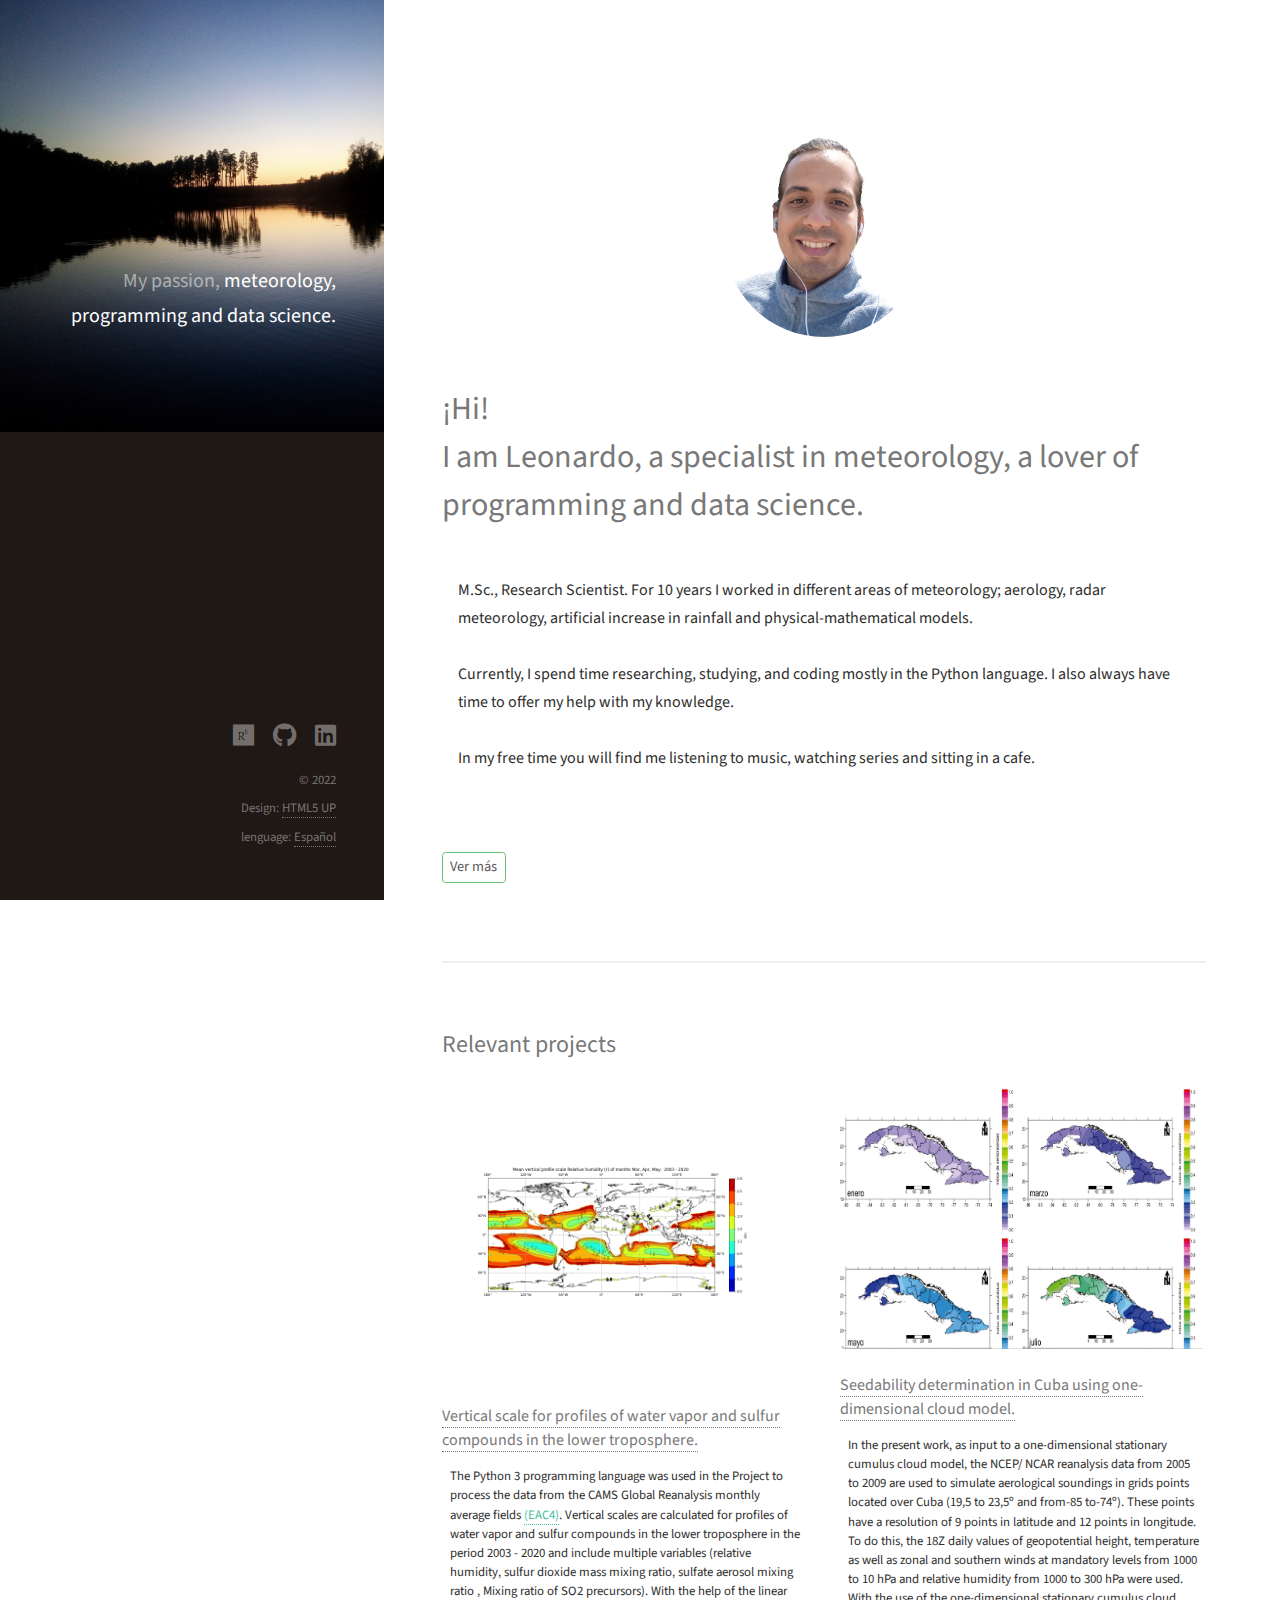
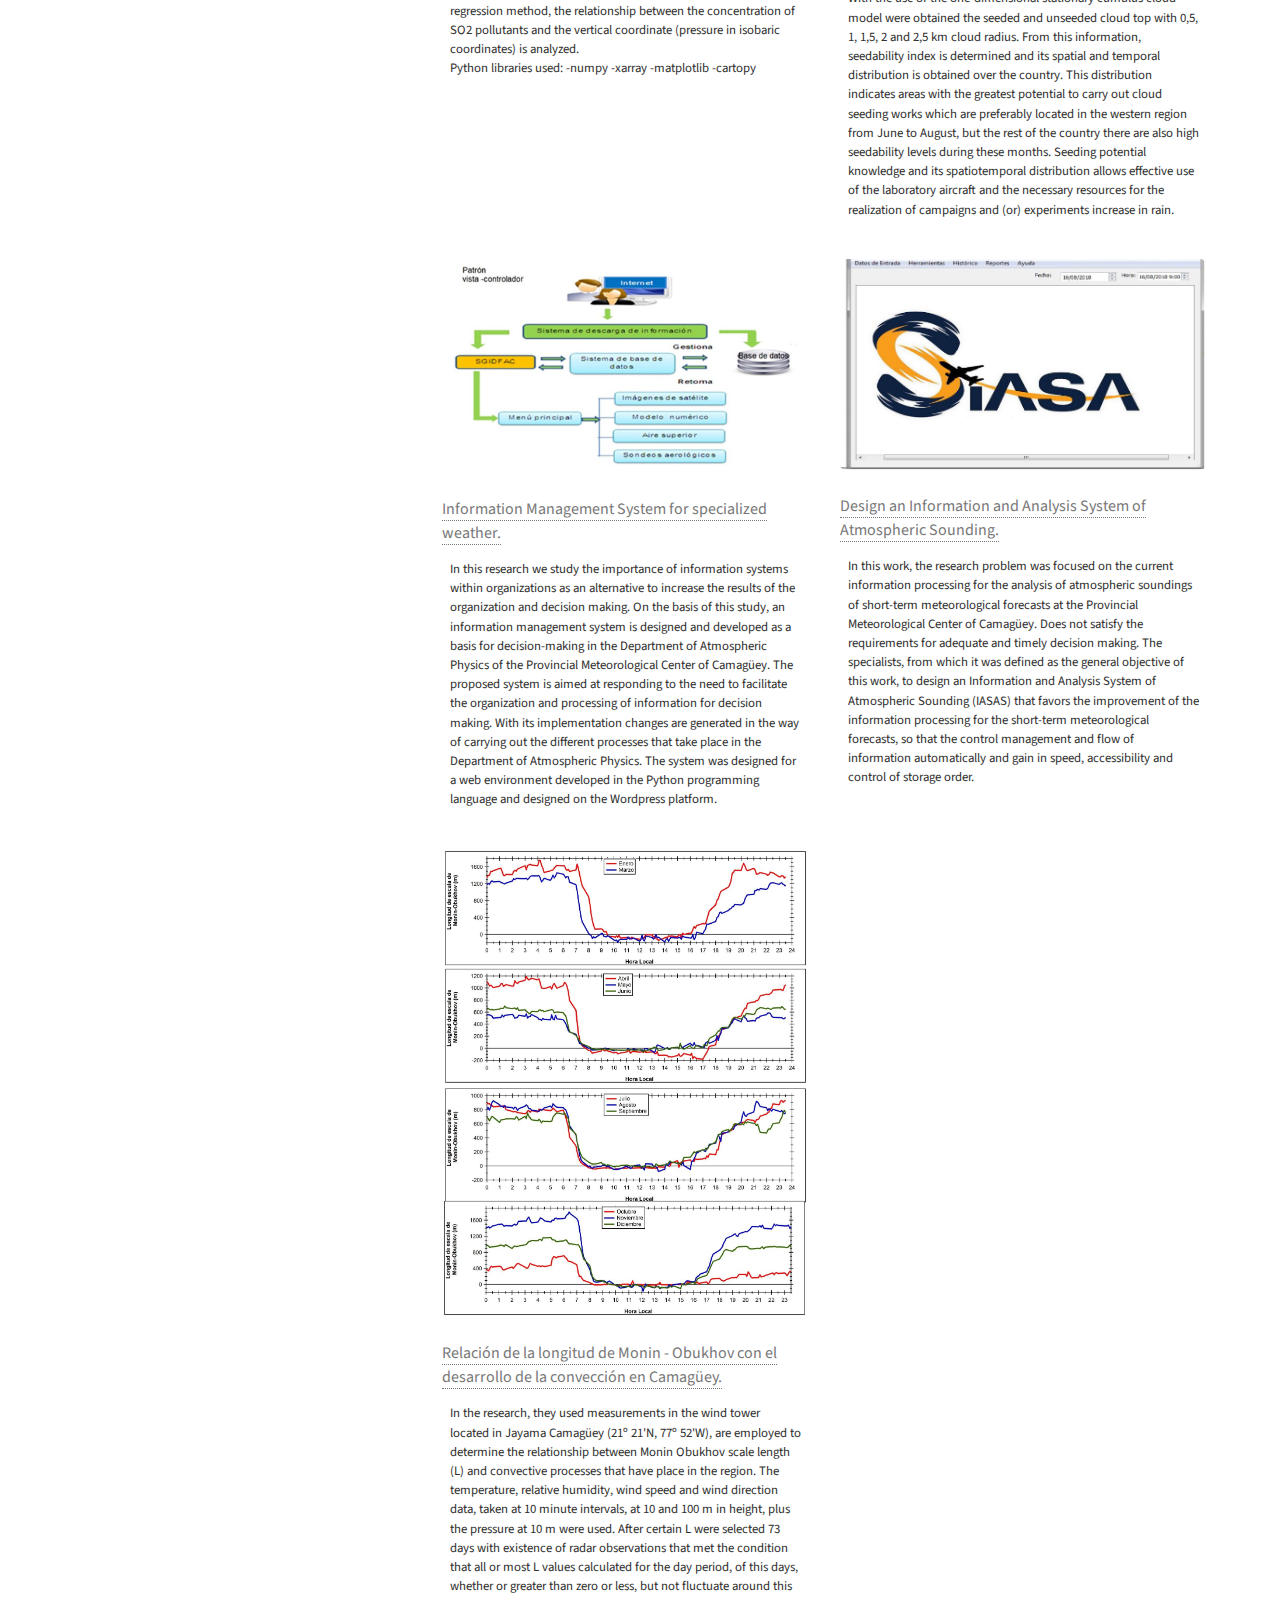
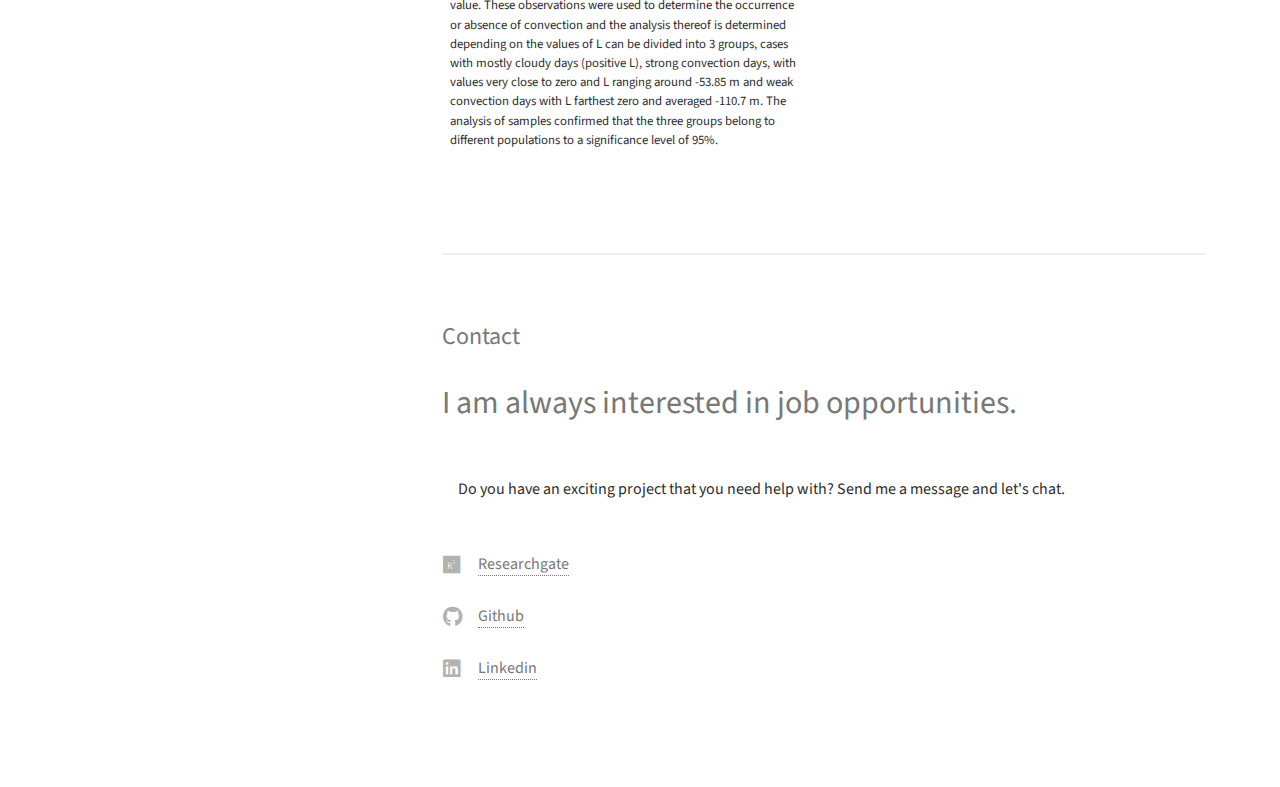
==== index_en.html @ 5a16ef6d "actualizar web en ingles" ====
<!DOCTYPE HTML>
<!--
	Strata by HTML5 UP
	html5up.net | @ajlkn
	Free for personal and commercial use under the CCA 3.0 license (html5up.net/license)
-->
<html lang="en">
	<head>
		<title>Personal portfolio Leonardo</title>
		<meta charset="utf-8" />
		<meta name="viewport" content="width=device-width, initial-scale=1, user-scalable=no" />
		<link rel="stylesheet" href="assets/css/main.css" />

		  <!-- Google Fonts --> 
		  <link href="https://fonts.googleapis.com/css?family=Open+Sans:300,300i,400,400i,600,600i,700,700i|Raleway:300,300i,400,400i,500,500i,600,600i,700,700i|Poppins:300,300i,400,400i,500,500i,600,600i,700,700i" rel="stylesheet">

		  <!-- Vendor CSS Files 
		  <link href="assets/vendor/bootstrap/css/bootstrap.min.css" rel="stylesheet">-->
		  <link href="assets/vendor/bootstrap-icons/bootstrap-icons.css" rel="stylesheet">
		  <link href="assets/vendor/boxicons/css/boxicons.min.css" rel="stylesheet">
		  <link href="assets/vendor/glightbox/css/glightbox.min.css" rel="stylesheet">
		  <link href="assets/vendor/remixicon/remixicon.css" rel="stylesheet">
		  <link href="assets/vendor/swiper/swiper-bundle.min.css" rel="stylesheet">
		
		  <!-- Template Main CSS File
		  <link href="assets/css/style.css" rel="stylesheet"> -->

	</head>
	<body class="is-preload">

		<!-- Header -->
			<header id="header">
				<div class="inner">
					<!--<a href="#" class="image avatar"><img src="images/avatar.jpg" alt="" /></a>-->
					<br/><br><br><br><br><br><h1>My passion,<strong> meteorology,<br />
					 programming <br />
					and data science.<strong></h1>
				</div>
			</header>

		<!-- Main -->
			<div id="main">

				<!-- sobre mí -->
				<!--preguntas para escribir la seccion sobre mi
					cliente – ¿Sabés cómo me siento al tener este problema?
					cliente – ¿Cómo podés ayudarme a resolverlo?
					cliente – ¿De qué manera sabés hacerlo?
					cliente – ¿Por qué sos la persona perfecta para ayudarme?
				-->
					<section id="one">
						<header class="major">
							<div class="inner">
								<p style="text-align:center;"><a href="#" class="image avatar"><img src="images/avatar.png" alt="" width="500" height="200"/></a></p>
							<h2>¡Hi!<br />
								I am Leonardo, a specialist in meteorology, a lover of programming and data science.
								</h2>
							</div>
						</header>
							<!--<p>Por 10 años trabajé en diferentes áreas de la meteorología; aerología, 
							meteorología de radar, modelo matemático meteorológico e incremento artificial de la lluvia.</p>
							<p>En la actualidad, paso tiempo investigado, estudiando y codificando principamente en lenguaje Python.</p>
							<p>En mi tempo libre me encontrarás escuchando música, mirando serie y sentado en un café.</p>
						<ul class="actions">
							<li><a href="index.html" class="button">Leer mas</a></li>
						</ul>-->

							<input type="checkbox" class="read-more-state" id="post-1" />
							<p class="read-more-wrap">M.Sc., Research Scientist. For 10 years I worked in different areas 
								of meteorology; aerology, radar meteorology, artificial increase in rainfall and 
								physical-mathematical models.<br/>
							<br/>Currently, I spend time researching, studying, and coding mostly in the Python language. 
								I also always have time to offer my help with my knowledge.<br/>
							<br/>In my free time you will find me listening to music, watching series and sitting in a cafe.</p>
							<span class="read-more-target"></span>
							
							<ul class="read-more-wrap">
								<li class="read-more-target" style="color:#2e2e2d" >As a child, I wanted to be a pilot and be close to the clouds.</li>
								<li class="read-more-target" style="color:#2e2e2d">Life decided that I would study a bachelor's degree in computer science.
									 Later, life gave me the pleasure of studying clouds, being able to study Meteorology and a 
									 Master's in Science and Innovation Management.</li>
								<li class="read-more-target" style="color:#2e2e2d">I combined the knowledge of computer science and 
									meteorology with the Design of the Information System and Analysis of Atmospheric Soundings.</li>
								<li class="read-more-target" style="color:#2e2e2d">In 2022 with the mentorship of the 
									<a href="https://www.researchgate.net/profile/A-Eliseev" target="_blank" title="Researhgate.net">Dr.Sc. A. V. Eliseev</a> 
										and the <a href="https://www.researchgate.net/profile/A-Timazhev" target="_blank" title="Researhgate.net">Dr.Sc. A. V. Timazhev</a>
										we published the article <a href="http://ao.iao.ru/en/content/vol.35-2022/iss.07/7" target="_blank" 
									title="Ir a Revista Optika Atmosfery i Oceana HTML">
									<span style="color:blue">Scale heights of water vapor and sulfur species in the lower troposphere.</span></a>

	<!-- ======= intereses ======= -->
    <div class="interests container">

		<div class="section-title">
		  <br><h2>Interests</h2>
		</div>
  
		<div class="row">
		  <div class="col-lg-3 col-md-4">
			<div class="icon-box">
			  <i class="ri-gradienter-line" style="color: #ffbb2c;"></i>
			  <h3>Python</h3>
			</div>
		  </div>
		  <div class="col-lg-3 col-md-4 mt-4 mt-md-0">
			<div class="icon-box">
			  <i class="ri-gradienter-line" style="color: #5578ff;"></i>
			  <h3>java</h3>
			</div>
		  </div>
		  <div class="col-lg-3 col-md-4 mt-4 mt-md-0">
			<div class="icon-box">
			  <i class="ri-file-list-3-line" style="color: #e80368;"></i>
			  <h3>physical-mathematical model <a href="https://www2.mmm.ucar.edu/wrf/users/" 
				target="_blank" title="Weather Research & Forecasting Model (WRF)">(WRF)</a></h3>
			</div>
		  </div>
		  <div class="col-lg-3 col-md-4 mt-4 mt-lg-0">
			<div class="icon-box">
			  <i class="ri-file-list-3-line" style="color: #e361ff;"></i>
			  <h3>data science</h3>
			</div>
		  </div>
		  <div class="col-lg-3 col-md-4 mt-4">
			<div class="icon-box">
			  <i class="ri-file-list-3-line" style="color: #47aeff;"></i>
			  <h3> research</h3>
			</div>
		  </div>
		  <div class="col-lg-3 col-md-4 mt-4">
			<div class="icon-box">
			  <i class=" ri-database-2-line" style="color: #ffa76e;"></i>
			  <h3>SQL</h3>
			</div>
		  </div>
		  <div class="col-lg-3 col-md-4 mt-4">
			<div class="icon-box">
			  <i class="ri-bar-chart-box-line" style="color: #11dbcf;"></i>
			  <h3>statistic analysis</h3>
			</div>
		  </div>
		  <div class="col-lg-3 col-md-4 mt-4">
			<div class="icon-box">
			  <i class="ri-base-station-line" style="color: #4233ff;"></i>
			  <h3>radar weather</h3>
			</div>
		  </div>
		  <div class="col-lg-3 col-md-4 mt-4">
			<div class="icon-box">
			  <i class="ri-file-list-3-line" style="color: #b2904f;"></i>
			  <h3>meteorology; climatology</h3>
			</div>
		  </div>
		  <div class="col-lg-3 col-md-4 mt-4">
			<div class="icon-box">
			  <i class="ri-file-list-3-line" style="color: #b20969;"></i>
			  <h3>cloud physics</h3>
			</div>
		  </div>
		  <div class="col-lg-3 col-md-4 mt-4">
			<div class="icon-box">
			  <i class="ri-price-tag-2-line" style="color: #ff5828;"></i>
			  <h3>English(B1); Russian(B1)</h3>
			</div>
		  </div>
		  <div class="col-lg-3 col-md-4 mt-4">
			<div class="icon-box">
			  <i class="ri-file-list-3-line" style="color: #29cc61;"></i>
			  <h3>aerology</h3>
			</div>
		  </div>
		</div>
  
	  </div><!-- fin intereses -->
	</li></ul>
						    <label for="post-1" class="read-more-trigger"></label>
							
						
					</section>

				<!-- trabajos recientes -->
					<section id="two">
						<h2>Relevant projects</h2>
						<div class="row">
							<article class="col-6 col-12-xsmall work-item">
								<a href="images/thumbs/01.png" class="image fit thumb">
									<img src="images/thumbs/MediaEscalaVert3mes.gif" alt="" /></a>
								<h3><a href="https://github.com/leonardojimenez1990/Vertical-scale-for-water-vapor-and-sulfur-compound-profiles-in-the-lower-troposphere.git" target="_blank" title="Github">
									Vertical scale for profiles of water vapor and sulfur compounds in the lower troposphere.</a></h3>
								<p>The Python 3 programming language was used in the Project to process the data from the CAMS Global Reanalysis monthly average fields
									<span><a href="https://ads.atmosphere.copernicus.eu/cdsapp#!/dataset/cams-global-reanalysis-eac4-monthly?tab=overview" target="_blank" 
										title="CAMS global reanalysis (EAC4) monthly averaged fields">(EAC4)</a>.</span> 
										Vertical scales are calculated for profiles of water vapor and sulfur compounds in the lower troposphere in the 
										period 2003 - 2020 and include multiple variables (relative humidity, sulfur dioxide mass mixing ratio, 
										sulfate aerosol mixing ratio , Mixing ratio of SO2 precursors). With the help of the linear regression method, 
										the relationship between the concentration of SO2 pollutants and the vertical coordinate (pressure in isobaric 
										coordinates) is analyzed.
									<br>Python libraries used: -numpy -xarray -matplotlib -cartopy </p>
							</article>
							<article class="col-6 col-12-xsmall work-item">
								<a href="images/thumbs/02.png" class="image fit thumb"><img src="images/thumbs/02.png" alt="" /></a>
								<h3><a href="http://rcm.insmet.cu/index.php/rcm/article/view/212" target="_blank" title="rcm.insmet.cu">
									Seedability determination in Cuba using one-dimensional cloud model.</a></h3>
								<p>In the present work, as input to a one-dimensional stationary cumulus cloud model, the NCEP/
									NCAR reanalysis data from 2005 to 2009 are used to simulate aerological soundings in grids
									points located over Cuba (19,5 to 23,5º and from-85 to-74º). These points have a resolution of
									9 points in latitude and 12 points in longitude. To do this, the 18Z daily values of geopotential
									height, temperature as well as zonal and southern winds at mandatory levels from 1000 to 10 hPa
									and relative humidity from 1000 to 300 hPa were used. With the use of the one-dimensional
									stationary cumulus cloud model were obtained the seeded and unseeded cloud top with 0,5, 1,
									1,5, 2 and 2,5 km cloud radius. From this information, seedability index is determined and its
									spatial and temporal distribution is obtained over the country. This distribution indicates areas
									with the greatest potential to carry out cloud seeding works which are preferably located in the
									western region from June to August, but the rest of the country there are also high seedability
									levels during these months. Seeding potential knowledge and its spatiotemporal distribution
									allows effective use of the laboratory aircraft and the necessary resources for the realization of
									campaigns and (or) experiments increase in rain.</p>
							</article>
							<article class="col-6 col-12-xsmall work-item">
								<a href="images/thumbs/03.png" class="image fit thumb"><img src="images/thumbs/03.png" alt="" /></a>
								<h3><a href="http://rcm.insmet.cu/index.php/rcm/article/view/506" target="_blank" title="rcm.insmet.cu">
									Information Management System for specialized weather.</a></h3>
								<p>In this research we study the importance of information systems within organizations as an
									alternative to increase the results of the organization and decision making. On the basis of this study, an
									information management system is designed and developed as a basis for decision-making in the
									Department of Atmospheric Physics of the Provincial Meteorological Center of Camagüey. The proposed
									system is aimed at responding to the need to facilitate the organization and processing of information for
									decision making. With its implementation changes are generated in the way of carrying out the different
									processes that take place in the Department of Atmospheric Physics. The system was designed for a web
									environment developed in the Python programming language and designed on the Wordpress platform.</p>
							</article>
							<article class="col-6 col-12-xsmall work-item">
								<a href="images/thumbs/04.png" class="image fit thumb"><img src="images/thumbs/04.png" alt="" /></a>
								<h3><a href="https://mega.nz/file/uBp0iaKJ#naSWsHNorAcqZEL-V19LXlj4Pp0P2X0Ap9iHCFpe6hg/aff=dbz5C4RHqOo" target="_blank" title="Trabajo por el título de Máster">
									Design an Information and Analysis System of Atmospheric Sounding.</a></h3>
								<p>In this work, the research problem was focused on the current information processing for the analysis 
									of atmospheric soundings of short-term meteorological forecasts at the Provincial Meteorological Center of Camagüey. 
									Does not satisfy the requirements for adequate and timely decision making. The specialists, 
									from which it was defined as the general objective of this work, to design an Information and Analysis System 
									of Atmospheric Sounding (IASAS) that favors the improvement of the information processing for the short-term 
									meteorological forecasts, so that the control management and flow of information automatically and gain in speed, 
									accessibility and control of storage order.</p>
							</article>
							<article class="col-6 col-12-xsmall work-item">
								<a href="images/thumbs/05.png" class="image fit thumb"><img src="images/thumbs/05.png" alt="" /></a>
								<h3><a href="https://mega.nz/file/CAxkHDaL#i-2mgInBbWMfyEWBOnyCAidkSgYIfpRFvEc1NzjcYD0/aff=dbz5C4RHqOo" target="_blank" title="Trabajo por el título de licenciado">
									Relación de la longitud de Monin - Obukhov con el desarrollo de la convección en Camagüey.</a></h3>
								<p>In the research, they used measurements in the wind tower located in Jayama Camagüey (21º 21'N, 77º 52'W), 
									are employed to determine the relationship between Monin Obukhov scale length (L) and convective processes 
									that have place in the region. The temperature, relative humidity, wind speed and wind direction data, taken 
									at 10 minute intervals, at 10 and 100 m in height, plus the pressure at 10 m were used. After certain L were
									 selected 73 days with existence of radar observations that met the condition that all or most L values calculated 
									 for the day period, of this days, whether or greater than zero or less, but not fluctuate around this value. 
									 These observations were used to determine the occurrence or absence of convection and the analysis thereof is 
									 determined depending on the values of L can be divided into 3 groups, cases with mostly cloudy days (positive L), 
									 strong convection days, with values very close to zero and L ranging around -53.85 m and weak convection days with L 
									 farthest zero and averaged -110.7 m. The analysis of samples confirmed that the three groups belong to different 
									 populations to a significance level of 95%.</p>
							</article>
						<!--</div>
						<ul class="actions">
							<li><a href="#" class="button">ir arriba</a></li>
						</ul>-->
					</section>

				<!-- ponerse en contacto -->
					<section id="three">
						<h2>Contact</h2>
						<h1>I am always interested in job opportunities.</h1>							
							<p>Do you have an exciting project that you need help with? Send me a message and let's chat.</p>
						<div class="row">
							<div class="col-4 col-12-small">
								<ul class="labeled-icons">
									<li>
										<h3 class="icon brands fa-researchgate"><span class="label">Researchgate</span></h3>
										<a href="https://www.researchgate.net/profile/Leonardo-Jimenez-Pearce" target="_blank" title="Researchgate">Researchgate</a>
									</li>
									<li>
										<h3 class="icon brands fa-github"><span class="label">Github</span></h3>
										<a href="https://github.com/leonardojimenez1990 target="_blank" title="Github">Github</a>
									</li>
									<li>
										<h3 class="icon brands fa-linkedin"><span class="label">Linkedin</span></h3>
										<a href="https://www.linkedin.com/in/leonardo-jim%C3%A9nez-pearce-18488611b/" target="_blank" title="Linkedin">Linkedin</a>
									</li>
								</ul>
							</div>
						</div>
					</section>

				<!-- Four -->
				<!--
					<section id="four">
						<h2>Elements</h2>

						<section>
							<h4>Text</h4>
							<p>This is <b>bold</b> and this is <strong>strong</strong>. This is <i>italic</i> and this is <em>emphasized</em>.
							This is <sup>superscript</sup> text and this is <sub>subscript</sub> text.
							This is <u>underlined</u> and this is code: <code>for (;;) { ... }</code>. Finally, <a href="#">this is a link</a>.</p>
							<hr />
							<header>
								<h4>Heading with a Subtitle</h4>
								<p>Lorem ipsum dolor sit amet nullam id egestas urna aliquam</p>
							</header>
							<p>Nunc lacinia ante nunc ac lobortis. Interdum adipiscing gravida odio porttitor sem non mi integer non faucibus ornare mi ut ante amet placerat aliquet. Volutpat eu sed ante lacinia sapien lorem accumsan varius montes viverra nibh in adipiscing blandit tempus accumsan.</p>
							<header>
								<h5>Heading with a Subtitle</h5>
								<p>Lorem ipsum dolor sit amet nullam id egestas urna aliquam</p>
							</header>
							<p>Nunc lacinia ante nunc ac lobortis. Interdum adipiscing gravida odio porttitor sem non mi integer non faucibus ornare mi ut ante amet placerat aliquet. Volutpat eu sed ante lacinia sapien lorem accumsan varius montes viverra nibh in adipiscing blandit tempus accumsan.</p>
							<hr />
							<h2>Heading Level 2</h2>
							<h3>Heading Level 3</h3>
							<h4>Heading Level 4</h4>
							<h5>Heading Level 5</h5>
							<h6>Heading Level 6</h6>
							<hr />
							<h5>Blockquote</h5>
							<blockquote>Fringilla nisl. Donec accumsan interdum nisi, quis tincidunt felis sagittis eget tempus euismod. Vestibulum ante ipsum primis in faucibus vestibulum. Blandit adipiscing eu felis iaculis volutpat ac adipiscing accumsan faucibus. Vestibulum ante ipsum primis in faucibus lorem ipsum dolor sit amet nullam adipiscing eu felis.</blockquote>
							<h5>Preformatted</h5>
							<pre><code>i = 0;

while (!deck.isInOrder()) {
print 'Iteration ' + i;
deck.shuffle();
i++;
}

print 'It took ' + i + ' iterations to sort the deck.';</code></pre>
						</section>

						<section>
							<h4>Lists</h4>
							<div class="row">
								<div class="col-6 col-12-xsmall">
									<h5>Unordered</h5>
									<ul>
										<li>Dolor pulvinar etiam magna etiam.</li>
										<li>Sagittis adipiscing lorem eleifend.</li>
										<li>Felis enim feugiat dolore viverra.</li>
									</ul>
									<h5>Alternate</h5>
									<ul class="alt">
										<li>Dolor pulvinar etiam magna etiam.</li>
										<li>Sagittis adipiscing lorem eleifend.</li>
										<li>Felis enim feugiat dolore viverra.</li>
									</ul>
								</div>
								<div class="col-6 col-12-xsmall">
									<h5>Ordered</h5>
									<ol>
										<li>Dolor pulvinar etiam magna etiam.</li>
										<li>Etiam vel felis at lorem sed viverra.</li>
										<li>Felis enim feugiat dolore viverra.</li>
										<li>Dolor pulvinar etiam magna etiam.</li>
										<li>Etiam vel felis at lorem sed viverra.</li>
										<li>Felis enim feugiat dolore viverra.</li>
									</ol>
									<h5>Icons</h5>
									<ul class="icons">
										<li><a href="#" class="icon brands fa-twitter"><span class="label">Twitter</span></a></li>
										<li><a href="#" class="icon brands fa-facebook-f"><span class="label">Facebook</span></a></li>
										<li><a href="#" class="icon brands fa-instagram"><span class="label">Instagram</span></a></li>
										<li><a href="#" class="icon brands fa-github"><span class="label">Github</span></a></li>
										<li><a href="#" class="icon brands fa-dribbble"><span class="label">Dribbble</span></a></li>
										<li><a href="#" class="icon brands fa-tumblr"><span class="label">Tumblr</span></a></li>
									</ul>
								</div>
							</div>
							<h5>Actions</h5>
							<ul class="actions">
								<li><a href="#" class="button primary">Default</a></li>
								<li><a href="#" class="button">Default</a></li>
							</ul>
							<ul class="actions small">
								<li><a href="#" class="button primary small">Small</a></li>
								<li><a href="#" class="button small">Small</a></li>
							</ul>
							<div class="row">
								<div class="col-6 col-12-small">
									<ul class="actions stacked">
										<li><a href="#" class="button primary">Default</a></li>
										<li><a href="#" class="button">Default</a></li>
									</ul>
								</div>
								<div class="col-6 col-12-small">
									<ul class="actions stacked">
										<li><a href="#" class="button primary small">Small</a></li>
										<li><a href="#" class="button small">Small</a></li>
									</ul>
								</div>
								<div class="col-6 col-12-small">
									<ul class="actions stacked">
										<li><a href="#" class="button primary fit">Default</a></li>
										<li><a href="#" class="button fit">Default</a></li>
									</ul>
								</div>
								<div class="col-6 col-12-small">
									<ul class="actions stacked">
										<li><a href="#" class="button primary small fit">Small</a></li>
										<li><a href="#" class="button small fit">Small</a></li>
									</ul>
								</div>
							</div>
						</section>

						<section>
							<h4>Table</h4>
							<h5>Default</h5>
							<div class="table-wrapper">
								<table>
									<thead>
										<tr>
											<th>Name</th>
											<th>Description</th>
											<th>Price</th>
										</tr>
									</thead>
									<tbody>
										<tr>
											<td>Item One</td>
											<td>Ante turpis integer aliquet porttitor.</td>
											<td>29.99</td>
										</tr>
										<tr>
											<td>Item Two</td>
											<td>Vis ac commodo adipiscing arcu aliquet.</td>
											<td>19.99</td>
										</tr>
										<tr>
											<td>Item Three</td>
											<td> Morbi faucibus arcu accumsan lorem.</td>
											<td>29.99</td>
										</tr>
										<tr>
											<td>Item Four</td>
											<td>Vitae integer tempus condimentum.</td>
											<td>19.99</td>
										</tr>
										<tr>
											<td>Item Five</td>
											<td>Ante turpis integer aliquet porttitor.</td>
											<td>29.99</td>
										</tr>
									</tbody>
									<tfoot>
										<tr>
											<td colspan="2"></td>
											<td>100.00</td>
										</tr>
									</tfoot>
								</table>
							</div>

							<h5>Alternate</h5>
							<div class="table-wrapper">
								<table class="alt">
									<thead>
										<tr>
											<th>Name</th>
											<th>Description</th>
											<th>Price</th>
										</tr>
									</thead>
									<tbody>
										<tr>
											<td>Item One</td>
											<td>Ante turpis integer aliquet porttitor.</td>
											<td>29.99</td>
										</tr>
										<tr>
											<td>Item Two</td>
											<td>Vis ac commodo adipiscing arcu aliquet.</td>
											<td>19.99</td>
										</tr>
										<tr>
											<td>Item Three</td>
											<td> Morbi faucibus arcu accumsan lorem.</td>
											<td>29.99</td>
										</tr>
										<tr>
											<td>Item Four</td>
											<td>Vitae integer tempus condimentum.</td>
											<td>19.99</td>
										</tr>
										<tr>
											<td>Item Five</td>
											<td>Ante turpis integer aliquet porttitor.</td>
											<td>29.99</td>
										</tr>
									</tbody>
									<tfoot>
										<tr>
											<td colspan="2"></td>
											<td>100.00</td>
										</tr>
									</tfoot>
								</table>
							</div>
						</section>

						<section>
							<h4>Buttons</h4>
							<ul class="actions">
								<li><a href="#" class="button primary">Primary</a></li>
								<li><a href="#" class="button">Default</a></li>
							</ul>
							<ul class="actions">
								<li><a href="#" class="button large">Large</a></li>
								<li><a href="#" class="button">Default</a></li>
								<li><a href="#" class="button small">Small</a></li>
							</ul>
							<ul class="actions fit">
								<li><a href="#" class="button primary fit">Fit</a></li>
								<li><a href="#" class="button fit">Fit</a></li>
							</ul>
							<ul class="actions fit small">
								<li><a href="#" class="button primary fit small">Fit + Small</a></li>
								<li><a href="#" class="button fit small">Fit + Small</a></li>
							</ul>
							<ul class="actions">
								<li><a href="#" class="button primary icon solid fa-download">Icon</a></li>
								<li><a href="#" class="button icon solid fa-download">Icon</a></li>
							</ul>
							<ul class="actions">
								<li><span class="button primary disabled">Primary</span></li>
								<li><span class="button disabled">Default</span></li>
							</ul>
						</section>

						<section>
							<h4>Form</h4>
							<form method="post" action="#">
								<div class="row gtr-uniform gtr-50">
									<div class="col-6 col-12-xsmall">
										<input type="text" name="demo-name" id="demo-name" value="" placeholder="Name" />
									</div>
									<div class="col-6 col-12-xsmall">
										<input type="email" name="demo-email" id="demo-email" value="" placeholder="Email" />
									</div>
									<div class="col-12">
										<select name="demo-category" id="demo-category">
											<option value="">- Category -</option>
											<option value="1">Manufacturing</option>
											<option value="1">Shipping</option>
											<option value="1">Administration</option>
											<option value="1">Human Resources</option>
										</select>
									</div>
									<div class="col-4 col-12-small">
										<input type="radio" id="demo-priority-low" name="demo-priority" checked>
										<label for="demo-priority-low">Low Priority</label>
									</div>
									<div class="col-4 col-12-small">
										<input type="radio" id="demo-priority-normal" name="demo-priority">
										<label for="demo-priority-normal">Normal Priority</label>
									</div>
									<div class="col-4 col-12-small">
										<input type="radio" id="demo-priority-high" name="demo-priority">
										<label for="demo-priority-high">High Priority</label>
									</div>
									<div class="col-6 col-12-small">
										<input type="checkbox" id="demo-copy" name="demo-copy">
										<label for="demo-copy">Email me a copy of this message</label>
									</div>
									<div class="col-6 col-12-small">
										<input type="checkbox" id="demo-human" name="demo-human" checked>
										<label for="demo-human">I am a human and not a robot</label>
									</div>
									<div class="col-12">
										<textarea name="demo-message" id="demo-message" placeholder="Enter your message" rows="6"></textarea>
									</div>
									<div class="col-12">
										<ul class="actions">
											<li><input type="submit" value="Send Message" class="primary" /></li>
											<li><input type="reset" value="Reset" /></li>
										</ul>
									</div>
								</div>
							</form>
						</section>

						<section>
							<h4>Image</h4>
							<h5>Fit</h5>
							<div class="box alt">
								<div class="row gtr-50 gtr-uniform">
									<div class="col-12"><span class="image fit"><img src="images/fulls/05.jpg" alt="" /></span></div>
									<div class="col-4"><span class="image fit"><img src="images/thumbs/01.jpg" alt="" /></span></div>
									<div class="col-4"><span class="image fit"><img src="images/thumbs/02.jpg" alt="" /></span></div>
									<div class="col-4"><span class="image fit"><img src="images/thumbs/03.jpg" alt="" /></span></div>
									<div class="col-4"><span class="image fit"><img src="images/thumbs/04.jpg" alt="" /></span></div>
									<div class="col-4"><span class="image fit"><img src="images/thumbs/05.jpg" alt="" /></span></div>
									<div class="col-4"><span class="image fit"><img src="images/thumbs/06.jpg" alt="" /></span></div>
									<div class="col-4"><span class="image fit"><img src="images/thumbs/03.jpg" alt="" /></span></div>
									<div class="col-4"><span class="image fit"><img src="images/thumbs/02.jpg" alt="" /></span></div>
									<div class="col-4"><span class="image fit"><img src="images/thumbs/01.jpg" alt="" /></span></div>
								</div>
							</div>
							<h5>Left &amp; Right</h5>
							<p><span class="image left"><img src="images/avatar.jpg" alt="" /></span>Fringilla nisl. Donec accumsan interdum nisi, quis tincidunt felis sagittis eget. tempus euismod. Vestibulum ante ipsum primis in faucibus vestibulum. Blandit adipiscing eu felis iaculis volutpat ac adipiscing accumsan eu faucibus. Integer ac pellentesque praesent tincidunt felis sagittis eget. tempus euismod. Vestibulum ante ipsum primis in faucibus vestibulum. Blandit adipiscing eu felis iaculis volutpat ac adipiscing accumsan eu faucibus. Integer ac pellentesque praesent. Donec accumsan interdum nisi, quis tincidunt felis sagittis eget. tempus euismod. Vestibulum ante ipsum primis in faucibus vestibulum. Blandit adipiscing eu felis iaculis volutpat ac adipiscing accumsan eu faucibus. Integer ac pellentesque praesent tincidunt felis sagittis eget. tempus euismod. Vestibulum ante ipsum primis in faucibus vestibulum. Blandit adipiscing eu felis iaculis volutpat ac adipiscing accumsan eu faucibus. Integer ac pellentesque praesent.</p>
							<p><span class="image right"><img src="images/avatar.jpg" alt="" /></span>Fringilla nisl. Donec accumsan interdum nisi, quis tincidunt felis sagittis eget. tempus euismod. Vestibulum ante ipsum primis in faucibus vestibulum. Blandit adipiscing eu felis iaculis volutpat ac adipiscing accumsan eu faucibus. Integer ac pellentesque praesent tincidunt felis sagittis eget. tempus euismod. Vestibulum ante ipsum primis in faucibus vestibulum. Blandit adipiscing eu felis iaculis volutpat ac adipiscing accumsan eu faucibus. Integer ac pellentesque praesent. Donec accumsan interdum nisi, quis tincidunt felis sagittis eget. tempus euismod. Vestibulum ante ipsum primis in faucibus vestibulum. Blandit adipiscing eu felis iaculis volutpat ac adipiscing accumsan eu faucibus. Integer ac pellentesque praesent tincidunt felis sagittis eget. tempus euismod. Vestibulum ante ipsum primis in faucibus vestibulum. Blandit adipiscing eu felis iaculis volutpat ac adipiscing accumsan eu faucibus. Integer ac pellentesque praesent.</p>
						</section>

					</section>
				-->

			</div>

		<!-- Footer -->
			<footer id="footer">
				<div class="inner">
					<ul class="icons">
						<li><a href="https://www.researchgate.net/profile/Leonardo-Jimenez-Pearce" target="_blank" class="icon brands fa-researchgate"><span class="label">Researchgate</span></a></li>
						<li><a href="https://github.com/leonardojimenez1990" target="_blank" class="icon brands fa-github"><span class="label">Github</span></a></li>
						<li><a href="https://www.linkedin.com/in/leonardo-jim%C3%A9nez-pearce-18488611b/" target="_blank" class="icon brands fa-linkedin"><span class="label">Linkedin</span></a></li>
					</ul>
					<ul class="copyright">
						<li>&copy; 2022</li>
						<li>Design: <a href="http://html5up.net">HTML5 UP</a></li>
						<li>lenguage: <a href="index.html" lang="es" hreflang="es">Español</a></li>
					</ul>
				</div>
			</footer>

		<!-- Scripts -->
			<script src="assets/js/jquery.min.js"></script>
			<script src="assets/js/jquery.poptrox.min.js"></script>
			<script src="assets/js/browser.min.js"></script>
			<script src="assets/js/breakpoints.min.js"></script>
			<script src="assets/js/util.js"></script>
			<script src="assets/js/main.js"></script>

	</body>
</html>
---- assets/css/main.css ----
@import url("fontawesome-all.min.css");
@import url("https://fonts.googleapis.com/css?family=Source+Sans+Pro:400,400italic");

/*
	Strata by HTML5 UP
	html5up.net | @ajlkn
	Free for personal and commercial use under the CCA 3.0 license (html5up.net/license)
*/

html, body, div, span, applet, object,
iframe, h1, h2, h3, h4, h5, h6, p, blockquote,
pre, a, abbr, acronym, address, big, cite,
code, del, dfn, em, img, ins, kbd, q, s, samp,
small, strike, strong, sub, sup, tt, var, b,
u, i, center, dl, dt, dd, ol, ul, li, fieldset,
form, label, legend, table, caption, tbody,
tfoot, thead, tr, th, td, article, aside,
canvas, details, embed, figure, figcaption,
footer, header, hgroup, menu, nav, output, ruby,
section, summary, time, mark, audio, video {
	margin: 0;
	padding: 0;
	border: 0;
	font-size: 100%;
	font: inherit;
	vertical-align: baseline;}

article, aside, details, figcaption, figure,
footer, header, hgroup, menu, nav, section {
	display: block;}

body {
	line-height: 1;
}

ol, ul {
	list-style: none;
}

blockquote, q {
	quotes: none;
}

	blockquote:before, blockquote:after, q:before, q:after {
		content: '';
		content: none;
	}

table {
	border-collapse: collapse;
	border-spacing: 0;
}

body {
	-webkit-text-size-adjust: none;
}

mark {
	background-color: transparent;
	color: inherit;
}

input::-moz-focus-inner {
	border: 0;
	padding: 0;
}

input, select, textarea {
	-moz-appearance: none;
	-webkit-appearance: none;
	-ms-appearance: none;
	appearance: none;
}

/* Basic */

	html {
		box-sizing: border-box;
	}

	*, *:before, *:after {
		box-sizing: inherit;
	}

	body {
		background: #fff;
	}

		body.is-preload *, body.is-preload *:before, body.is-preload *:after {
			-moz-animation: none !important;
			-webkit-animation: none !important;
			-ms-animation: none !important;
			animation: none !important;
			-moz-transition: none !important;
			-webkit-transition: none !important;
			-ms-transition: none !important;
			transition: none !important;
		}

	body, input, select, textarea {
		color: #a2a2a2;
		font-family: "Source Sans Pro", Helvetica, sans-serif;
		font-size: 16pt;
		font-weight: 400;
		line-height: 1.75em;
	}

	a {
		-moz-transition: color 0.2s ease-in-out, border-color 0.2s ease-in-out;
		-webkit-transition: color 0.2s ease-in-out, border-color 0.2s ease-in-out;
		-ms-transition: color 0.2s ease-in-out, border-color 0.2s ease-in-out;
		transition: color 0.2s ease-in-out, border-color 0.2s ease-in-out;
		border-bottom: dotted 1px;
		color: #49bf9d;
		text-decoration: none;
	}

		a:hover {
			border-bottom-color: transparent;
			color: #49bf9d !important;
			text-decoration: none;
		}

	strong, b {
		color: #787878;
		font-weight: 400;
	}

	em, i {
		font-style: italic;
	}

	p {
		margin: 0 0 2em 0;
	}

	h1, h2, h3, h4, h5, h6 {
		color: #787878;
		font-weight: 400;
		line-height: 1em;
		margin: 0 0 1em 0;
	}

		h1 a, h2 a, h3 a, h4 a, h5 a, h6 a {
			color: inherit;
			text-decoration: none;
		}

	h1 {
		font-size: 2em;
		line-height: 1.5em;
	}

	h2 {
		font-size: 1.5em;
		line-height: 1.5em;
	}

	h3 {
		font-size: 1.25em;
		line-height: 1.5em;
	}

	h4 {
		font-size: 1.1em;
		line-height: 1.5em;
	}

	h5 {
		font-size: 0.9em;
		line-height: 1.5em;
	}

	h6 {
		font-size: 0.7em;
		line-height: 1.5em;
	}

	sub {
		font-size: 0.8em;
		position: relative;
		top: 0.5em;
	}

	sup {
		font-size: 0.8em;
		position: relative;
		top: -0.5em;
	}

	hr {
		border: 0;
		border-bottom: solid 2px #efefef;
		margin: 2em 0;
	}

		hr.major {
			margin: 3em 0;
		}

	blockquote {
		border-left: solid 6px #efefef;
		font-style: italic;
		margin: 0 0 2em 0;
		padding: 0.5em 0 0.5em 1.5em;
	}

	code {
		background: #f7f7f7;
		border-radius: 0.35em;
		border: solid 2px #efefef;
		font-family: "Courier New", monospace;
		font-size: 0.9em;
		margin: 0 0.25em;
		padding: 0.25em 0.65em;
	}

	pre {
		-webkit-overflow-scrolling: touch;
		font-family: "Courier New", monospace;
		font-size: 0.9em;
		margin: 0 0 2em 0;
	}

		pre code {
			display: block;
			line-height: 1.75em;
			padding: 1em 1.5em;
			overflow-x: auto;
		}

	.align-left {
		text-align: left;
	}

	.align-center {
		text-align: center;
	}

	.align-right {
		text-align: right;
	}

/* Container */

	.container {
		margin: 0 auto;
		max-width: calc(100% - 4em);
		width: 100%;
	}

		.container.xsmall {
			width: 25%;
		}

		.container.small {
			width: 50%;
		}

		.container.medium {
			width: 75%;
		}

		.container.large {
			width: 125%;
		}

		.container.xlarge {
			width: 150%;
		}

		.container.max {
			width: 100%;
		}

		@media screen and (max-width: 980px) {

			.container {
				width: 100% !important;
				max-width: 100% !important;
			}

		}

		@media screen and (max-width: 480px) {

			.container {
				max-width: calc(100% - 3em);
			}

		}

/* Row */

	.row {
		display: flex;
		flex-wrap: wrap;
		box-sizing: border-box;
		align-items: stretch;
	}

		.row > * {
			box-sizing: border-box;
		}

		.row.gtr-uniform > * > :last-child {
			margin-bottom: 0;
		}

		.row.aln-left {
			justify-content: flex-start;
		}

		.row.aln-center {
			justify-content: center;
		}

		.row.aln-right {
			justify-content: flex-end;
		}

		.row.aln-top {
			align-items: flex-start;
		}

		.row.aln-middle {
			align-items: center;
		}

		.row.aln-bottom {
			align-items: flex-end;
		}

		.row > .imp {
			order: -1;
		}

		.row > .col-1 {
			width: 8.33333%;
		}

		.row > .off-1 {
			margin-left: 8.33333%;
		}

		.row > .col-2 {
			width: 16.66667%;
		}

		.row > .off-2 {
			margin-left: 16.66667%;
		}

		.row > .col-3 {
			width: 25%;
		}

		.row > .off-3 {
			margin-left: 25%;
		}

		.row > .col-4 {
			width: 33.33333%;
		}

		.row > .off-4 {
			margin-left: 33.33333%;
		}

		.row > .col-5 {
			width: 41.66667%;
		}

		.row > .off-5 {
			margin-left: 41.66667%;
		}

		.row > .col-6 {
			width: 50%;
		}

		.row > .off-6 {
			margin-left: 50%;
		}

		.row > .col-7 {
			width: 58.33333%;
		}

		.row > .off-7 {
			margin-left: 58.33333%;
		}

		.row > .col-8 {
			width: 66.66667%;
		}

		.row > .off-8 {
			margin-left: 66.66667%;
		}

		.row > .col-9 {
			width: 75%;
		}

		.row > .off-9 {
			margin-left: 75%;
		}

		.row > .col-10 {
			width: 83.33333%;
		}

		.row > .off-10 {
			margin-left: 83.33333%;
		}

		.row > .col-11 {
			width: 91.66667%;
		}

		.row > .off-11 {
			margin-left: 91.66667%;
		}

		.row > .col-12 {
			width: 100%;
		}

		.row > .off-12 {
			margin-left: 100%;
		}

		.row.gtr-0 {
			margin-top: 0;
			margin-left: 0em;
		}

			.row.gtr-0 > * {
				padding: 0 0 0 0em;
			}

			.row.gtr-0.gtr-uniform {
				margin-top: 0em;
			}

				.row.gtr-0.gtr-uniform > * {
					padding-top: 0em;
				}

		.row.gtr-25 {
			margin-top: 0;
			margin-left: -0.625em;
		}

			.row.gtr-25 > * {
				padding: 0 0 0 0.625em;
			}

			.row.gtr-25.gtr-uniform {
				margin-top: -0.625em;
			}

				.row.gtr-25.gtr-uniform > * {
					padding-top: 0.625em;
				}

		.row.gtr-50 {
			margin-top: 0;
			margin-left: -1.25em;
		}

			.row.gtr-50 > * {
				padding: 0 0 0 1.25em;
			}

			.row.gtr-50.gtr-uniform {
				margin-top: -1.25em;
			}

				.row.gtr-50.gtr-uniform > * {
					padding-top: 1.25em;
				}

		.row {
			margin-top: 0;
			margin-left: -2.5em;
		}

			.row > * {
				padding: 0 0 0 2.5em;
			}

			.row.gtr-uniform {
				margin-top: -2.5em;
			}

				.row.gtr-uniform > * {
					padding-top: 2.5em;
				}

		.row.gtr-150 {
			margin-top: 0;
			margin-left: -3.75em;
		}

			.row.gtr-150 > * {
				padding: 0 0 0 3.75em;
			}

			.row.gtr-150.gtr-uniform {
				margin-top: -3.75em;
			}

				.row.gtr-150.gtr-uniform > * {
					padding-top: 3.75em;
				}

		.row.gtr-200 {
			margin-top: 0;
			margin-left: -5em;
		}

			.row.gtr-200 > * {
				padding: 0 0 0 5em;
			}

			.row.gtr-200.gtr-uniform {
				margin-top: -5em;
			}

				.row.gtr-200.gtr-uniform > * {
					padding-top: 5em;
				}

		@media screen and (max-width: 1800px) {

			.row {
				display: flex;
				flex-wrap: wrap;
				box-sizing: border-box;
				align-items: stretch;
			}

				.row > * {
					box-sizing: border-box;
				}

				.row.gtr-uniform > * > :last-child {
					margin-bottom: 0;
				}

				.row.aln-left {
					justify-content: flex-start;
				}

				.row.aln-center {
					justify-content: center;
				}

				.row.aln-right {
					justify-content: flex-end;
				}

				.row.aln-top {
					align-items: flex-start;
				}

				.row.aln-middle {
					align-items: center;
				}

				.row.aln-bottom {
					align-items: flex-end;
				}

				.row > .imp-xlarge {
					order: -1;
				}

				.row > .col-1-xlarge {
					width: 8.33333%;
				}

				.row > .off-1-xlarge {
					margin-left: 8.33333%;
				}

				.row > .col-2-xlarge {
					width: 16.66667%;
				}

				.row > .off-2-xlarge {
					margin-left: 16.66667%;
				}

				.row > .col-3-xlarge {
					width: 25%;
				}

				.row > .off-3-xlarge {
					margin-left: 25%;
				}

				.row > .col-4-xlarge {
					width: 33.33333%;
				}

				.row > .off-4-xlarge {
					margin-left: 33.33333%;
				}

				.row > .col-5-xlarge {
					width: 41.66667%;
				}

				.row > .off-5-xlarge {
					margin-left: 41.66667%;
				}

				.row > .col-6-xlarge {
					width: 50%;
				}

				.row > .off-6-xlarge {
					margin-left: 50%;
				}

				.row > .col-7-xlarge {
					width: 58.33333%;
				}

				.row > .off-7-xlarge {
					margin-left: 58.33333%;
				}

				.row > .col-8-xlarge {
					width: 66.66667%;
				}

				.row > .off-8-xlarge {
					margin-left: 66.66667%;
				}

				.row > .col-9-xlarge {
					width: 75%;
				}

				.row > .off-9-xlarge {
					margin-left: 75%;
				}

				.row > .col-10-xlarge {
					width: 83.33333%;
				}

				.row > .off-10-xlarge {
					margin-left: 83.33333%;
				}

				.row > .col-11-xlarge {
					width: 91.66667%;
				}

				.row > .off-11-xlarge {
					margin-left: 91.66667%;
				}

				.row > .col-12-xlarge {
					width: 100%;
				}

				.row > .off-12-xlarge {
					margin-left: 100%;
				}

				.row.gtr-0 {
					margin-top: 0;
					margin-left: 0em;
				}

					.row.gtr-0 > * {
						padding: 0 0 0 0em;
					}

					.row.gtr-0.gtr-uniform {
						margin-top: 0em;
					}

						.row.gtr-0.gtr-uniform > * {
							padding-top: 0em;
						}

				.row.gtr-25 {
					margin-top: 0;
					margin-left: -0.625em;
				}

					.row.gtr-25 > * {
						padding: 0 0 0 0.625em;
					}

					.row.gtr-25.gtr-uniform {
						margin-top: -0.625em;
					}

						.row.gtr-25.gtr-uniform > * {
							padding-top: 0.625em;
						}

				.row.gtr-50 {
					margin-top: 0;
					margin-left: -1.25em;
				}

					.row.gtr-50 > * {
						padding: 0 0 0 1.25em;
					}

					.row.gtr-50.gtr-uniform {
						margin-top: -1.25em;
					}

						.row.gtr-50.gtr-uniform > * {
							padding-top: 1.25em;
						}

				.row {
					margin-top: 0;
					margin-left: -2.5em;
				}

					.row > * {
						padding: 0 0 0 2.5em;
					}

					.row.gtr-uniform {
						margin-top: -2.5em;
					}

						.row.gtr-uniform > * {
							padding-top: 2.5em;
						}

				.row.gtr-150 {
					margin-top: 0;
					margin-left: -3.75em;
				}

					.row.gtr-150 > * {
						padding: 0 0 0 3.75em;
					}

					.row.gtr-150.gtr-uniform {
						margin-top: -3.75em;
					}

						.row.gtr-150.gtr-uniform > * {
							padding-top: 3.75em;
						}

				.row.gtr-200 {
					margin-top: 0;
					margin-left: -5em;
				}

					.row.gtr-200 > * {
						padding: 0 0 0 5em;
					}

					.row.gtr-200.gtr-uniform {
						margin-top: -5em;
					}

						.row.gtr-200.gtr-uniform > * {
							padding-top: 5em;
						}

		}

		@media screen and (max-width: 1280px) {

			.row {
				display: flex;
				flex-wrap: wrap;
				box-sizing: border-box;
				align-items: stretch;
			}

				.row > * {
					box-sizing: border-box;
				}

				.row.gtr-uniform > * > :last-child {
					margin-bottom: 0;
				}

				.row.aln-left {
					justify-content: flex-start;
				}

				.row.aln-center {
					justify-content: center;
				}

				.row.aln-right {
					justify-content: flex-end;
				}

				.row.aln-top {
					align-items: flex-start;
				}

				.row.aln-middle {
					align-items: center;
				}

				.row.aln-bottom {
					align-items: flex-end;
				}

				.row > .imp-large {
					order: -1;
				}

				.row > .col-1-large {
					width: 8.33333%;
				}

				.row > .off-1-large {
					margin-left: 8.33333%;
				}

				.row > .col-2-large {
					width: 16.66667%;
				}

				.row > .off-2-large {
					margin-left: 16.66667%;
				}

				.row > .col-3-large {
					width: 25%;
				}

				.row > .off-3-large {
					margin-left: 25%;
				}

				.row > .col-4-large {
					width: 33.33333%;
				}

				.row > .off-4-large {
					margin-left: 33.33333%;
				}

				.row > .col-5-large {
					width: 41.66667%;
				}

				.row > .off-5-large {
					margin-left: 41.66667%;
				}

				.row > .col-6-large {
					width: 50%;
				}

				.row > .off-6-large {
					margin-left: 50%;
				}

				.row > .col-7-large {
					width: 58.33333%;
				}

				.row > .off-7-large {
					margin-left: 58.33333%;
				}

				.row > .col-8-large {
					width: 66.66667%;
				}

				.row > .off-8-large {
					margin-left: 66.66667%;
				}

				.row > .col-9-large {
					width: 75%;
				}

				.row > .off-9-large {
					margin-left: 75%;
				}

				.row > .col-10-large {
					width: 83.33333%;
				}

				.row > .off-10-large {
					margin-left: 83.33333%;
				}

				.row > .col-11-large {
					width: 91.66667%;
				}

				.row > .off-11-large {
					margin-left: 91.66667%;
				}

				.row > .col-12-large {
					width: 100%;
				}

				.row > .off-12-large {
					margin-left: 100%;
				}

				.row.gtr-0 {
					margin-top: 0;
					margin-left: 0em;
				}

					.row.gtr-0 > * {
						padding: 0 0 0 0em;
					}

					.row.gtr-0.gtr-uniform {
						margin-top: 0em;
					}

						.row.gtr-0.gtr-uniform > * {
							padding-top: 0em;
						}

				.row.gtr-25 {
					margin-top: 0;
					margin-left: -0.5em;
				}

					.row.gtr-25 > * {
						padding: 0 0 0 0.5em;
					}

					.row.gtr-25.gtr-uniform {
						margin-top: -0.5em;
					}

						.row.gtr-25.gtr-uniform > * {
							padding-top: 0.5em;
						}

				.row.gtr-50 {
					margin-top: 0;
					margin-left: -1em;
				}

					.row.gtr-50 > * {
						padding: 0 0 0 1em;
					}

					.row.gtr-50.gtr-uniform {
						margin-top: -1em;
					}

						.row.gtr-50.gtr-uniform > * {
							padding-top: 1em;
						}

				.row {
					margin-top: 0;
					margin-left: -2em;
				}

					.row > * {
						padding: 0 0 0 2em;
					}

					.row.gtr-uniform {
						margin-top: -2em;
					}

						.row.gtr-uniform > * {
							padding-top: 2em;
						}

				.row.gtr-150 {
					margin-top: 0;
					margin-left: -3em;
				}

					.row.gtr-150 > * {
						padding: 0 0 0 3em;
					}

					.row.gtr-150.gtr-uniform {
						margin-top: -3em;
					}

						.row.gtr-150.gtr-uniform > * {
							padding-top: 3em;
						}

				.row.gtr-200 {
					margin-top: 0;
					margin-left: -4em;
				}

					.row.gtr-200 > * {
						padding: 0 0 0 4em;
					}

					.row.gtr-200.gtr-uniform {
						margin-top: -4em;
					}

						.row.gtr-200.gtr-uniform > * {
							padding-top: 4em;
						}

		}

		@media screen and (max-width: 980px) {

			.row {
				display: flex;
				flex-wrap: wrap;
				box-sizing: border-box;
				align-items: stretch;
			}

				.row > * {
					box-sizing: border-box;
				}

				.row.gtr-uniform > * > :last-child {
					margin-bottom: 0;
				}

				.row.aln-left {
					justify-content: flex-start;
				}

				.row.aln-center {
					justify-content: center;
				}

				.row.aln-right {
					justify-content: flex-end;
				}

				.row.aln-top {
					align-items: flex-start;
				}

				.row.aln-middle {
					align-items: center;
				}

				.row.aln-bottom {
					align-items: flex-end;
				}

				.row > .imp-medium {
					order: -1;
				}

				.row > .col-1-medium {
					width: 8.33333%;
				}

				.row > .off-1-medium {
					margin-left: 8.33333%;
				}

				.row > .col-2-medium {
					width: 16.66667%;
				}

				.row > .off-2-medium {
					margin-left: 16.66667%;
				}

				.row > .col-3-medium {
					width: 25%;
				}

				.row > .off-3-medium {
					margin-left: 25%;
				}

				.row > .col-4-medium {
					width: 33.33333%;
				}

				.row > .off-4-medium {
					margin-left: 33.33333%;
				}

				.row > .col-5-medium {
					width: 41.66667%;
				}

				.row > .off-5-medium {
					margin-left: 41.66667%;
				}

				.row > .col-6-medium {
					width: 50%;
				}

				.row > .off-6-medium {
					margin-left: 50%;
				}

				.row > .col-7-medium {
					width: 58.33333%;
				}

				.row > .off-7-medium {
					margin-left: 58.33333%;
				}

				.row > .col-8-medium {
					width: 66.66667%;
				}

				.row > .off-8-medium {
					margin-left: 66.66667%;
				}

				.row > .col-9-medium {
					width: 75%;
				}

				.row > .off-9-medium {
					margin-left: 75%;
				}

				.row > .col-10-medium {
					width: 83.33333%;
				}

				.row > .off-10-medium {
					margin-left: 83.33333%;
				}

				.row > .col-11-medium {
					width: 91.66667%;
				}

				.row > .off-11-medium {
					margin-left: 91.66667%;
				}

				.row > .col-12-medium {
					width: 100%;
				}

				.row > .off-12-medium {
					margin-left: 100%;
				}

				.row.gtr-0 {
					margin-top: 0;
					margin-left: 0em;
				}

					.row.gtr-0 > * {
						padding: 0 0 0 0em;
					}

					.row.gtr-0.gtr-uniform {
						margin-top: 0em;
					}

						.row.gtr-0.gtr-uniform > * {
							padding-top: 0em;
						}

				.row.gtr-25 {
					margin-top: 0;
					margin-left: -0.5em;
				}

					.row.gtr-25 > * {
						padding: 0 0 0 0.5em;
					}

					.row.gtr-25.gtr-uniform {
						margin-top: -0.5em;
					}

						.row.gtr-25.gtr-uniform > * {
							padding-top: 0.5em;
						}

				.row.gtr-50 {
					margin-top: 0;
					margin-left: -1em;
				}

					.row.gtr-50 > * {
						padding: 0 0 0 1em;
					}

					.row.gtr-50.gtr-uniform {
						margin-top: -1em;
					}

						.row.gtr-50.gtr-uniform > * {
							padding-top: 1em;
						}

				.row {
					margin-top: 0;
					margin-left: -2em;
				}

					.row > * {
						padding: 0 0 0 2em;
					}

					.row.gtr-uniform {
						margin-top: -2em;
					}

						.row.gtr-uniform > * {
							padding-top: 2em;
						}

				.row.gtr-150 {
					margin-top: 0;
					margin-left: -3em;
				}

					.row.gtr-150 > * {
						padding: 0 0 0 3em;
					}

					.row.gtr-150.gtr-uniform {
						margin-top: -3em;
					}

						.row.gtr-150.gtr-uniform > * {
							padding-top: 3em;
						}

				.row.gtr-200 {
					margin-top: 0;
					margin-left: -4em;
				}

					.row.gtr-200 > * {
						padding: 0 0 0 4em;
					}

					.row.gtr-200.gtr-uniform {
						margin-top: -4em;
					}

						.row.gtr-200.gtr-uniform > * {
							padding-top: 4em;
						}

		}

		@media screen and (max-width: 736px) {

			.row {
				display: flex;
				flex-wrap: wrap;
				box-sizing: border-box;
				align-items: stretch;
			}

				.row > * {
					box-sizing: border-box;
				}

				.row.gtr-uniform > * > :last-child {
					margin-bottom: 0;
				}

				.row.aln-left {
					justify-content: flex-start;
				}

				.row.aln-center {
					justify-content: center;
				}

				.row.aln-right {
					justify-content: flex-end;
				}

				.row.aln-top {
					align-items: flex-start;
				}

				.row.aln-middle {
					align-items: center;
				}

				.row.aln-bottom {
					align-items: flex-end;
				}

				.row > .imp-small {
					order: -1;
				}

				.row > .col-1-small {
					width: 8.33333%;
				}

				.row > .off-1-small {
					margin-left: 8.33333%;
				}

				.row > .col-2-small {
					width: 16.66667%;
				}

				.row > .off-2-small {
					margin-left: 16.66667%;
				}

				.row > .col-3-small {
					width: 25%;
				}

				.row > .off-3-small {
					margin-left: 25%;
				}

				.row > .col-4-small {
					width: 33.33333%;
				}

				.row > .off-4-small {
					margin-left: 33.33333%;
				}

				.row > .col-5-small {
					width: 41.66667%;
				}

				.row > .off-5-small {
					margin-left: 41.66667%;
				}

				.row > .col-6-small {
					width: 50%;
				}

				.row > .off-6-small {
					margin-left: 50%;
				}

				.row > .col-7-small {
					width: 58.33333%;
				}

				.row > .off-7-small {
					margin-left: 58.33333%;
				}

				.row > .col-8-small {
					width: 66.66667%;
				}

				.row > .off-8-small {
					margin-left: 66.66667%;
				}

				.row > .col-9-small {
					width: 75%;
				}

				.row > .off-9-small {
					margin-left: 75%;
				}

				.row > .col-10-small {
					width: 83.33333%;
				}

				.row > .off-10-small {
					margin-left: 83.33333%;
				}

				.row > .col-11-small {
					width: 91.66667%;
				}

				.row > .off-11-small {
					margin-left: 91.66667%;
				}

				.row > .col-12-small {
					width: 100%;
				}

				.row > .off-12-small {
					margin-left: 100%;
				}

				.row.gtr-0 {
					margin-top: 0;
					margin-left: 0em;
				}

					.row.gtr-0 > * {
						padding: 0 0 0 0em;
					}

					.row.gtr-0.gtr-uniform {
						margin-top: 0em;
					}

						.row.gtr-0.gtr-uniform > * {
							padding-top: 0em;
						}

				.row.gtr-25 {
					margin-top: 0;
					margin-left: -0.375em;
				}

					.row.gtr-25 > * {
						padding: 0 0 0 0.375em;
					}

					.row.gtr-25.gtr-uniform {
						margin-top: -0.375em;
					}

						.row.gtr-25.gtr-uniform > * {
							padding-top: 0.375em;
						}

				.row.gtr-50 {
					margin-top: 0;
					margin-left: -0.75em;
				}

					.row.gtr-50 > * {
						padding: 0 0 0 0.75em;
					}

					.row.gtr-50.gtr-uniform {
						margin-top: -0.75em;
					}

						.row.gtr-50.gtr-uniform > * {
							padding-top: 0.75em;
						}

				.row {
					margin-top: 0;
					margin-left: -1.5em;
				}

					.row > * {
						padding: 0 0 0 1.5em;
					}

					.row.gtr-uniform {
						margin-top: -1.5em;
					}

						.row.gtr-uniform > * {
							padding-top: 1.5em;
						}

				.row.gtr-150 {
					margin-top: 0;
					margin-left: -2.25em;
				}

					.row.gtr-150 > * {
						padding: 0 0 0 2.25em;
					}

					.row.gtr-150.gtr-uniform {
						margin-top: -2.25em;
					}

						.row.gtr-150.gtr-uniform > * {
							padding-top: 2.25em;
						}

				.row.gtr-200 {
					margin-top: 0;
					margin-left: -3em;
				}

					.row.gtr-200 > * {
						padding: 0 0 0 3em;
					}

					.row.gtr-200.gtr-uniform {
						margin-top: -3em;
					}

						.row.gtr-200.gtr-uniform > * {
							padding-top: 3em;
						}

		}

		@media screen and (max-width: 480px) {

			.row {
				display: flex;
				flex-wrap: wrap;
				box-sizing: border-box;
				align-items: stretch;
			}

				.row > * {
					box-sizing: border-box;
				}

				.row.gtr-uniform > * > :last-child {
					margin-bottom: 0;
				}

				.row.aln-left {
					justify-content: flex-start;
				}

				.row.aln-center {
					justify-content: center;
				}

				.row.aln-right {
					justify-content: flex-end;
				}

				.row.aln-top {
					align-items: flex-start;
				}

				.row.aln-middle {
					align-items: center;
				}

				.row.aln-bottom {
					align-items: flex-end;
				}

				.row > .imp-xsmall {
					order: -1;
				}

				.row > .col-1-xsmall {
					width: 8.33333%;
				}

				.row > .off-1-xsmall {
					margin-left: 8.33333%;
				}

				.row > .col-2-xsmall {
					width: 16.66667%;
				}

				.row > .off-2-xsmall {
					margin-left: 16.66667%;
				}

				.row > .col-3-xsmall {
					width: 25%;
				}

				.row > .off-3-xsmall {
					margin-left: 25%;
				}

				.row > .col-4-xsmall {
					width: 33.33333%;
				}

				.row > .off-4-xsmall {
					margin-left: 33.33333%;
				}

				.row > .col-5-xsmall {
					width: 41.66667%;
				}

				.row > .off-5-xsmall {
					margin-left: 41.66667%;
				}

				.row > .col-6-xsmall {
					width: 50%;
				}

				.row > .off-6-xsmall {
					margin-left: 50%;
				}

				.row > .col-7-xsmall {
					width: 58.33333%;
				}

				.row > .off-7-xsmall {
					margin-left: 58.33333%;
				}

				.row > .col-8-xsmall {
					width: 66.66667%;
				}

				.row > .off-8-xsmall {
					margin-left: 66.66667%;
				}

				.row > .col-9-xsmall {
					width: 75%;
				}

				.row > .off-9-xsmall {
					margin-left: 75%;
				}

				.row > .col-10-xsmall {
					width: 83.33333%;
				}

				.row > .off-10-xsmall {
					margin-left: 83.33333%;
				}

				.row > .col-11-xsmall {
					width: 91.66667%;
				}

				.row > .off-11-xsmall {
					margin-left: 91.66667%;
				}

				.row > .col-12-xsmall {
					width: 100%;
				}

				.row > .off-12-xsmall {
					margin-left: 100%;
				}

				.row.gtr-0 {
					margin-top: 0;
					margin-left: 0em;
				}

					.row.gtr-0 > * {
						padding: 0 0 0 0em;
					}

					.row.gtr-0.gtr-uniform {
						margin-top: 0em;
					}

						.row.gtr-0.gtr-uniform > * {
							padding-top: 0em;
						}

				.row.gtr-25 {
					margin-top: 0;
					margin-left: -0.375em;
				}

					.row.gtr-25 > * {
						padding: 0 0 0 0.375em;
					}

					.row.gtr-25.gtr-uniform {
						margin-top: -0.375em;
					}

						.row.gtr-25.gtr-uniform > * {
							padding-top: 0.375em;
						}

				.row.gtr-50 {
					margin-top: 0;
					margin-left: -0.75em;
				}

					.row.gtr-50 > * {
						padding: 0 0 0 0.75em;
					}

					.row.gtr-50.gtr-uniform {
						margin-top: -0.75em;
					}

						.row.gtr-50.gtr-uniform > * {
							padding-top: 0.75em;
						}

				.row {
					margin-top: 0;
					margin-left: -1.5em;
				}

					.row > * {
						padding: 0 0 0 1.5em;
					}

					.row.gtr-uniform {
						margin-top: -1.5em;
					}

						.row.gtr-uniform > * {
							padding-top: 1.5em;
						}

				.row.gtr-150 {
					margin-top: 0;
					margin-left: -2.25em;
				}

					.row.gtr-150 > * {
						padding: 0 0 0 2.25em;
					}

					.row.gtr-150.gtr-uniform {
						margin-top: -2.25em;
					}

						.row.gtr-150.gtr-uniform > * {
							padding-top: 2.25em;
						}

				.row.gtr-200 {
					margin-top: 0;
					margin-left: -3em;
				}

					.row.gtr-200 > * {
						padding: 0 0 0 3em;
					}

					.row.gtr-200.gtr-uniform {
						margin-top: -3em;
					}

						.row.gtr-200.gtr-uniform > * {
							padding-top: 3em;
						}

		}

/* Section/Article */

	section.special, article.special {
		text-align: center;
	}

	header p {
		color: #b2b2b2;
		position: relative;
		margin: 0 0 1.5em 0;
	}

	header h2 + p {
		font-size: 1.25em;
		margin-top: -1em;
		line-height: 1.5em;
	}

	header h3 + p {
		font-size: 1.1em;
		margin-top: -0.8em;
		line-height: 1.5em;
	}

	header h4 + p,
	header h5 + p,
	header h6 + p {
		font-size: 0.9em;
		margin-top: -0.6em;
		line-height: 1.5em;
	}

	header.major h2 {
		font-size: 2em;
	}

/* Form */

	form {
		margin: 0 0 2em 0;
	}

	label {
		color: #787878;
		display: block;
		font-size: 0.9em;
		font-weight: 400;
		margin: 0 0 1em 0;
	}

	input[type="text"],
	input[type="password"],
	input[type="email"],
	select,
	textarea {
		-moz-appearance: none;
		-webkit-appearance: none;
		-ms-appearance: none;
		appearance: none;
		background: #f7f7f7;
		border-radius: 0.35em;
		border: solid 2px transparent;
		color: inherit;
		display: block;
		outline: 0;
		padding: 0 0.75em;
		text-decoration: none;
		width: 100%;
	}

		input[type="text"]:invalid,
		input[type="password"]:invalid,
		input[type="email"]:invalid,
		select:invalid,
		textarea:invalid {
			box-shadow: none;
		}

		input[type="text"]:focus,
		input[type="password"]:focus,
		input[type="email"]:focus,
		select:focus,
		textarea:focus {
			border-color: #49bf9d;
		}

	select {
		background-image: url("data:image/svg+xml;charset=utf8,%3Csvg xmlns='http://www.w3.org/2000/svg' width='40' height='40' preserveAspectRatio='none' viewBox='0 0 40 40'%3E%3Cpath d='M9.4,12.3l10.4,10.4l10.4-10.4c0.2-0.2,0.5-0.4,0.9-0.4c0.3,0,0.6,0.1,0.9,0.4l3.3,3.3c0.2,0.2,0.4,0.5,0.4,0.9 c0,0.4-0.1,0.6-0.4,0.9L20.7,31.9c-0.2,0.2-0.5,0.4-0.9,0.4c-0.3,0-0.6-0.1-0.9-0.4L4.3,17.3c-0.2-0.2-0.4-0.5-0.4-0.9 c0-0.4,0.1-0.6,0.4-0.9l3.3-3.3c0.2-0.2,0.5-0.4,0.9-0.4S9.1,12.1,9.4,12.3z' fill='%23dfdfdf' /%3E%3C/svg%3E");
		background-size: 1.25rem;
		background-repeat: no-repeat;
		background-position: calc(100% - 1rem) center;
		height: 2.75em;
		padding-right: 2.75em;
		text-overflow: ellipsis;
	}

		select option {
			color: #787878;
			background: #fff;
		}

		select:focus::-ms-value {
			background-color: transparent;
		}

		select::-ms-expand {
			display: none;
		}

	input[type="text"],
	input[type="password"],
	input[type="email"],
	select {
		height: 2.75em;
	}

	textarea {
		padding: 0.75em;
	}

	input[type="checkbox"],
	input[type="radio"] {
		-moz-appearance: none;
		-webkit-appearance: none;
		-ms-appearance: none;
		appearance: none;
		display: block;
		float: left;
		margin-right: -2em;
		opacity: 0;
		width: 1em;
		z-index: -1;
	}

		input[type="checkbox"] + label,
		input[type="radio"] + label {
			text-decoration: none;
			color: #a2a2a2;
			cursor: pointer;
			display: inline-block;
			font-size: 1em;
			font-weight: 400;
			padding-left: 2.4em;
			padding-right: 0.75em;
			position: relative;
		}

			input[type="checkbox"] + label:before,
			input[type="radio"] + label:before {
				-moz-osx-font-smoothing: grayscale;
				-webkit-font-smoothing: antialiased;
				display: inline-block;
				font-style: normal;
				font-variant: normal;
				text-rendering: auto;
				line-height: 1;
				text-transform: none !important;
				font-family: 'Font Awesome 5 Free';
				font-weight: 900;
			}

			input[type="checkbox"] + label:before,
			input[type="radio"] + label:before {
				background: #f7f7f7;
				border-radius: 0.35em;
				border: solid 2px transparent;
				content: '';
				display: inline-block;
				font-size: 0.8em;
				height: 2.0625em;
				left: 0;
				line-height: 1.85625em;
				position: absolute;
				text-align: center;
				top: 0;
				width: 2.0625em;
			}

		input[type="checkbox"]:checked + label:before,
		input[type="radio"]:checked + label:before {
			background: #787878;
			border-color: #787878;
			color: #fff;
			content: '\f00c';
		}

		input[type="checkbox"]:focus + label:before,
		input[type="radio"]:focus + label:before {
			border-color: #49bf9d;
		}

	input[type="checkbox"] + label:before {
		border-radius: 0.35em;
	}

	input[type="radio"] + label:before {
		border-radius: 100%;
	}

	::-webkit-input-placeholder {
		color: #b2b2b2 !important;
		opacity: 1.0;
	}

	:-moz-placeholder {
		color: #b2b2b2 !important;
		opacity: 1.0;
	}

	::-moz-placeholder {
		color: #b2b2b2 !important;
		opacity: 1.0;
	}

	:-ms-input-placeholder {
		color: #b2b2b2 !important;
		opacity: 1.0;
	}

/* Box */

	.box {
		border-radius: 0.35em;
		border: solid 2px #efefef;
		margin-bottom: 2em;
		padding: 1.5em;
	}

		.box > :last-child,
		.box > :last-child > :last-child,
		.box > :last-child > :last-child > :last-child {
			margin-bottom: 0;
		}

		.box.alt {
			border: 0;
			border-radius: 0;
			padding: 0;
		}

/* Icon */

	.icon {
		text-decoration: none;
		border-bottom: none;
		position: relative;
	}

		.icon:before {
			-moz-osx-font-smoothing: grayscale;
			-webkit-font-smoothing: antialiased;
			display: inline-block;
			font-style: normal;
			font-variant: normal;
			text-rendering: auto;
			line-height: 1;
			text-transform: none !important;
			font-family: 'Font Awesome 5 Free';
			font-weight: 400;
		}

		.icon > .label {
			display: none;
		}

		.icon:before {
			line-height: inherit;
		}

		.icon.solid:before {
			font-weight: 900;
		}

		.icon.brands:before {
			font-family: 'Font Awesome 5 Brands';
		}

/* Image */

	.image {
		border-radius: 0.35em;
		border: 0;
		display: inline-block;
		position: relative;
	}

		.image:before {
			-moz-transition: opacity 0.2s ease-in-out;
			-webkit-transition: opacity 0.2s ease-in-out;
			-ms-transition: opacity 0.2s ease-in-out;
			transition: opacity 0.2s ease-in-out;
			background: url("images/overlay.png");
			border-radius: 0.35em;
			content: '';
			display: block;
			height: 100%;
			left: 0;
			opacity: 0.5;
			position: absolute;
			top: 0;
			width: 100%;
		}

		.image.thumb {
			text-align: center;
		}

			.image.thumb:after {
				-moz-transition: opacity 0.2s ease-in-out;
				-webkit-transition: opacity 0.2s ease-in-out;
				-ms-transition: opacity 0.2s ease-in-out;
				transition: opacity 0.2s ease-in-out;
				border-radius: 0.35em;
				border: solid 3px rgba(255, 255, 255, 0.5);
				color: #fff;
				content: 'View';
				display: inline-block;
				font-size: 0.8em;
				font-weight: 400;
				left: 50%;
				line-height: 2.25em;
				margin: -1.25em 0 0 -3em;
				opacity: 0;
				padding: 0 1.5em;
				position: absolute;
				text-align: center;
				text-decoration: none;
				top: 50%;
				white-space: nowrap;
			}

			.image.thumb:hover:after {
				opacity: 1.0;
			}

			.image.thumb:hover:before {
				background: url("images/overlay.png"), url("images/overlay.png");
				opacity: 1.0;
			}

		.image img {
			border-radius: 0.35em;
			display: block;
		}

		.image.left {
			float: left;
			margin: 0 1.5em 1em 0;
			top: 0.25em;
		}

		.image.right {
			float: right;
			margin: 0 0 1em 1.5em;
			top: 0.25em;
		}

		.image.left, .image.right {
			max-width: 40%;
		}

			.image.left img, .image.right img {
				width: 100%;
			}

		.image.fit {
			display: block;
			margin: 0 0 2em 0;
			width: 100%;
		}

			.image.fit img {
				width: 100%;
			}

		.image.avatar {
			border-radius: 100%;
		}

			.image.avatar:before {
				display: none;
			}

			.image.avatar img {
				border-radius: 100%;
				width: 100%;
			}

/* List */

	ol {
		list-style: decimal;
		margin: 0 0 2em 0;
		padding-left: 1.25em;
	}

		ol li {
			padding-left: 0.25em;
		}

	ul {
		list-style: disc;
		margin: 0 0 2em 0;
		padding-left: 1em;
	}

		ul li {
			padding-left: 0.5em;
		}

		ul.alt {
			list-style: none;
			padding-left: 0;
		}

			ul.alt li {
				border-top: solid 2px #efefef;
				padding: 0.5em 0;
			}

				ul.alt li:first-child {
					border-top: 0;
					padding-top: 0;
				}

	dl {
		margin: 0 0 2em 0;
	}

/* Icons */

	ul.icons {
		cursor: default;
		list-style: none;
		padding-left: 0;
	}

		ul.icons li {
			display: inline-block;
			padding: 0 1em 0 0;
		}

			ul.icons li:last-child {
				padding-right: 0;
			}

			ul.icons li .icon:before {
				font-size: 1.5em;
			}

/* Labeled Icons */

	ul.labeled-icons {
		list-style: none;
		padding: 0;
	}

		ul.labeled-icons li {
			line-height: 1.75em;
			margin: 1.5em 0 0 0;
			padding-left: 2.25em;
			position: relative;
		}

			ul.labeled-icons li:first-child {
				margin-top: 0;
			}

			ul.labeled-icons li a {
				color: inherit;
			}

			ul.labeled-icons li h3 {
				color: #b2b2b2;
				left: 0;
				position: absolute;
				text-align: center;
				top: 0;
				width: 1em;
			}

/* Actions */

	ul.actions {
		display: -moz-flex;
		display: -webkit-flex;
		display: -ms-flex;
		display: flex;
		cursor: default;
		list-style: none;
		margin-left: -1em;
		padding-left: 0;
	}

		ul.actions li {
			padding: 0 0 0 1em;
			vertical-align: middle;
		}

		ul.actions.special {
			-moz-justify-content: center;
			-webkit-justify-content: center;
			-ms-justify-content: center;
			justify-content: center;
			width: 100%;
			margin-left: 0;
		}

			ul.actions.special li:first-child {
				padding-left: 0;
			}

		ul.actions.stacked {
			-moz-flex-direction: column;
			-webkit-flex-direction: column;
			-ms-flex-direction: column;
			flex-direction: column;
			margin-left: 0;
		}

			ul.actions.stacked li {
				padding: 1.3em 0 0 0;
			}

				ul.actions.stacked li:first-child {
					padding-top: 0;
				}

		ul.actions.fit {
			width: calc(100% + 1em);
		}

			ul.actions.fit li {
				-moz-flex-grow: 1;
				-webkit-flex-grow: 1;
				-ms-flex-grow: 1;
				flex-grow: 1;
				-moz-flex-shrink: 1;
				-webkit-flex-shrink: 1;
				-ms-flex-shrink: 1;
				flex-shrink: 1;
				width: 100%;
			}

				ul.actions.fit li > * {
					width: 100%;
				}

			ul.actions.fit.stacked {
				width: 100%;
			}

		@media screen and (max-width: 480px) {

			ul.actions:not(.fixed) {
				-moz-flex-direction: column;
				-webkit-flex-direction: column;
				-ms-flex-direction: column;
				flex-direction: column;
				margin-left: 0;
				width: 100% !important;
			}

				ul.actions:not(.fixed) li {
					-moz-flex-grow: 1;
					-webkit-flex-grow: 1;
					-ms-flex-grow: 1;
					flex-grow: 1;
					-moz-flex-shrink: 1;
					-webkit-flex-shrink: 1;
					-ms-flex-shrink: 1;
					flex-shrink: 1;
					padding: 1em 0 0 0;
					text-align: center;
					width: 100%;
				}

					ul.actions:not(.fixed) li > * {
						width: 100%;
					}

					ul.actions:not(.fixed) li:first-child {
						padding-top: 0;
					}

					ul.actions:not(.fixed) li input[type="submit"],
					ul.actions:not(.fixed) li input[type="reset"],
					ul.actions:not(.fixed) li input[type="button"],
					ul.actions:not(.fixed) li button,
					ul.actions:not(.fixed) li .button {
						width: 100%;
					}

						ul.actions:not(.fixed) li input[type="submit"].icon:before,
						ul.actions:not(.fixed) li input[type="reset"].icon:before,
						ul.actions:not(.fixed) li input[type="button"].icon:before,
						ul.actions:not(.fixed) li button.icon:before,
						ul.actions:not(.fixed) li .button.icon:before {
							margin-left: -0.5em;
						}

		}

/* Table */

	.table-wrapper {
		-webkit-overflow-scrolling: touch;
		overflow-x: auto;
	}

	table {
		margin: 0 0 2em 0;
		width: 100%;
	}

		table tbody tr {
			border: solid 1px #efefef;
			border-left: 0;
			border-right: 0;
		}

			table tbody tr:nth-child(2n + 1) {
				background-color: #f7f7f7;
			}

		table td {
			padding: 0.75em 0.75em;
		}

		table th {
			color: #787878;
			font-size: 0.9em;
			font-weight: 400;
			padding: 0 0.75em 0.75em 0.75em;
			text-align: left;
		}

		table thead {
			border-bottom: solid 2px #efefef;
		}

		table tfoot {
			border-top: solid 2px #efefef;
		}

		table.alt {
			border-collapse: separate;
		}

			table.alt tbody tr td {
				border: solid 2px #efefef;
				border-left-width: 0;
				border-top-width: 0;
			}

				table.alt tbody tr td:first-child {
					border-left-width: 2px;
				}

			table.alt tbody tr:first-child td {
				border-top-width: 2px;
			}

			table.alt thead {
				border-bottom: 0;
			}

			table.alt tfoot {
				border-top: 0;
			}

/* Button */

	input[type="submit"],
	input[type="reset"],
	input[type="button"],
	.button {
		-moz-appearance: none;
		-webkit-appearance: none;
		-ms-appearance: none;
		appearance: none;
		-moz-transition: background-color 0.2s ease-in-out, color 0.2s ease-in-out, border-color 0.2s ease-in-out;
		-webkit-transition: background-color 0.2s ease-in-out, color 0.2s ease-in-out, border-color 0.2s ease-in-out;
		-ms-transition: background-color 0.2s ease-in-out, color 0.2s ease-in-out, border-color 0.2s ease-in-out;
		transition: background-color 0.2s ease-in-out, color 0.2s ease-in-out, border-color 0.2s ease-in-out;
		background-color: transparent;
		border-radius: 0.35em;
		border: solid 3px #efefef;
		color: #787878 !important;
		cursor: pointer;
		display: inline-block;
		font-weight: 400;
		height: 3.15em;
		height: calc(2.75em + 6px);
		line-height: 2.75em;
		min-width: 10em;
		padding: 0 1.5em;
		text-align: center;
		text-decoration: none;
		white-space: nowrap;
	}

		input[type="submit"]:hover,
		input[type="reset"]:hover,
		input[type="button"]:hover,
		.button:hover {
			border-color: #49bf9d;
			color: #49bf9d !important;
		}

		input[type="submit"]:active,
		input[type="reset"]:active,
		input[type="button"]:active,
		.button:active {
			background-color: rgba(73, 191, 157, 0.1);
			border-color: #49bf9d;
			color: #49bf9d !important;
		}

		input[type="submit"].icon,
		input[type="reset"].icon,
		input[type="button"].icon,
		.button.icon {
			padding-left: 1.35em;
		}

			input[type="submit"].icon:before,
			input[type="reset"].icon:before,
			input[type="button"].icon:before,
			.button.icon:before {
				margin-right: 0.5em;
			}

		input[type="submit"].fit,
		input[type="reset"].fit,
		input[type="button"].fit,
		.button.fit {
			min-width: 0;
			width: 100%;
		}

		input[type="submit"].small,
		input[type="reset"].small,
		input[type="button"].small,
		.button.small {
			font-size: 0.8em;
		}

		input[type="submit"].large,
		input[type="reset"].large,
		input[type="button"].large,
		.button.large {
			font-size: 1.35em;
		}

		input[type="submit"].primary,
		input[type="reset"].primary,
		input[type="button"].primary,
		.button.primary {
			background-color: #49bf9d;
			border-color: #49bf9d;
			color: #ffffff !important;
		}

			input[type="submit"].primary:hover,
			input[type="reset"].primary:hover,
			input[type="button"].primary:hover,
			.button.primary:hover {
				background-color: #5cc6a7;
				border-color: #5cc6a7;
			}

			input[type="submit"].primary:active,
			input[type="reset"].primary:active,
			input[type="button"].primary:active,
			.button.primary:active {
				background-color: #3eb08f;
				border-color: #3eb08f;
			}

		input[type="submit"].disabled, input[type="submit"]:disabled,
		input[type="reset"].disabled,
		input[type="reset"]:disabled,
		input[type="button"].disabled,
		input[type="button"]:disabled,
		.button.disabled,
		.button:disabled {
			background-color: #e7e7e7 !important;
			border-color: #e7e7e7 !important;
			color: #b2b2b2 !important;
			cursor: default;
		}

/* Work Item */

	.work-item {
		margin: 0 0 2em 0;
	}

		.work-item .image {
			margin: 0 0 1.5em 0;
		}

		.work-item h3 {
			font-size: 1em;
			margin: 0 0 0.5em 0;
		}

		.work-item p {
			font-size: 0.8em;
			line-height: 1.5em;
			margin: 0;
		}

/* Header */

	#header {
		display: -moz-flex;
		display: -webkit-flex;
		display: -ms-flex;
		display: flex;
		-moz-flex-direction: column;
		-webkit-flex-direction: column;
		-ms-flex-direction: column;
		flex-direction: column;
		-moz-align-items: -moz-flex-end;
		-webkit-align-items: -webkit-flex-end;
		-ms-align-items: -ms-flex-end;
		align-items: flex-end;
		-moz-justify-content: space-between;
		-webkit-justify-content: space-between;
		-ms-justify-content: space-between;
		justify-content: space-between;
		background-color: #1f1815;
		background-attachment: scroll,								scroll;
		background-image: url("images/overlay.png"), url("../../images/bg.jpg");
		background-position: top left,							top left;
		background-repeat: repeat,								no-repeat;
		background-size: auto,								150%;
		color: rgba(255, 255, 255, 0.5);
		height: 100%;
		left: 0;
		padding: 8em 4em;
		position: fixed;
		text-align: right;
		top: 0;
		width: 35%;
	}

		#header > * {
			-moz-flex-shrink: 0;
			-webkit-flex-shrink: 0;
			-ms-flex-shrink: 0;
			flex-shrink: 0;
			width: 100%;
		}

		#header > .inner {
			-moz-flex-grow: 1;
			-webkit-flex-grow: 1;
			-ms-flex-grow: 1;
			flex-grow: 1;
			margin: 0 0 2em 0;
		}

		#header strong, #header b {
			color: #ffffff;
		}

		#header h2, #header h3, #header h4, #header h5, #header h6 {
			color: #ffffff;
		}

		#header h1 {
			color: rgba(255, 255, 255, 0.5);
			font-size: 1.35em;
			line-height: 1.75em;
			margin: 0;
		}

		#header .image.avatar {
			margin: 0 0 1em 0;
			width: 6.25em;
		}

/* Footer */

	#footer .icons {
		margin: 1em 0 0 0;
	}

		#footer .icons a {
			color: rgba(255, 255, 255, 0.4);
		}

	#footer .copyright {
		color: rgba(255, 255, 255, 0.4);
		font-size: 0.8em;
		list-style: none;
		margin: 1em 0 0 0;
		padding: 0;
	}

		#footer .copyright li {
			border-left: solid 1px rgba(255, 255, 255, 0.25);
			display: inline-block;
			line-height: 1em;
			margin-left: 0.75em;
			padding-left: 0.75em;
		}

			#footer .copyright li:first-child {
				border-left: 0;
				margin-left: 0;
				padding-left: 0;
			}

			#footer .copyright li a {
				color: inherit;
			}

/* Main */

	#main {
		margin-left: 35%;
		max-width: 54em;
		padding: 8em 4em 4em 4em;
		width: calc(100% - 35%);
	}

		#main > section {
			border-top: solid 2px #efefef;
			margin: 4em 0 0 0;
			padding: 4em 0 0 0;
		}

			#main > section:first-child {
				border-top: 0;
				margin-top: 0;
				padding-top: 0;
			}

/* Poptrox */

	@-moz-keyframes spin {
		0% {
			-moz-transform: rotate(0deg);
			-webkit-transform: rotate(0deg);
			-ms-transform: rotate(0deg);
			transform: rotate(0deg);
		}

		100% {
			-moz-transform: rotate(360deg);
			-webkit-transform: rotate(360deg);
			-ms-transform: rotate(360deg);
			transform: rotate(360deg);
		}
	}

	@-webkit-keyframes spin {
		0% {
			-moz-transform: rotate(0deg);
			-webkit-transform: rotate(0deg);
			-ms-transform: rotate(0deg);
			transform: rotate(0deg);
		}

		100% {
			-moz-transform: rotate(360deg);
			-webkit-transform: rotate(360deg);
			-ms-transform: rotate(360deg);
			transform: rotate(360deg);
		}
	}

	@-ms-keyframes spin {
		0% {
			-moz-transform: rotate(0deg);
			-webkit-transform: rotate(0deg);
			-ms-transform: rotate(0deg);
			transform: rotate(0deg);
		}

		100% {
			-moz-transform: rotate(360deg);
			-webkit-transform: rotate(360deg);
			-ms-transform: rotate(360deg);
			transform: rotate(360deg);
		}
	}

	@keyframes spin {
		0% {
			-moz-transform: rotate(0deg);
			-webkit-transform: rotate(0deg);
			-ms-transform: rotate(0deg);
			transform: rotate(0deg);
		}

		100% {
			-moz-transform: rotate(360deg);
			-webkit-transform: rotate(360deg);
			-ms-transform: rotate(360deg);
			transform: rotate(360deg);
		}
	}

	.poptrox-popup {
		-moz-box-sizing: content-box;
		-webkit-box-sizing: content-box;
		-ms-box-sizing: content-box;
		box-sizing: content-box;
		-webkit-tap-highlight-color: rgba(255, 255, 255, 0);
		background: #fff;
		border-radius: 0.35em;
		box-shadow: 0 0.1em 0.15em 0 rgba(0, 0, 0, 0.15);
		overflow: hidden;
		padding-bottom: 3em;
	}

		.poptrox-popup .loader {
			text-decoration: none;
			-moz-animation: spin 1s linear infinite;
			-webkit-animation: spin 1s linear infinite;
			-ms-animation: spin 1s linear infinite;
			animation: spin 1s linear infinite;
			font-size: 1.5em;
			height: 1em;
			left: 50%;
			line-height: 1em;
			margin: -0.5em 0 0 -0.5em;
			position: absolute;
			top: 50%;
			width: 1em;
		}

			.poptrox-popup .loader:before {
				-moz-osx-font-smoothing: grayscale;
				-webkit-font-smoothing: antialiased;
				display: inline-block;
				font-style: normal;
				font-variant: normal;
				text-rendering: auto;
				line-height: 1;
				text-transform: none !important;
				font-family: 'Font Awesome 5 Free';
				font-weight: 900;
			}

			.poptrox-popup .loader:before {
				content: '\f1ce';
			}

		.poptrox-popup .caption {
			background: #fff;
			bottom: 0;
			cursor: default;
			font-size: 0.9em;
			height: 3em;
			left: 0;
			line-height: 2.8em;
			position: absolute;
			text-align: center;
			width: 100%;
			z-index: 1;
		}

		.poptrox-popup .nav-next,
		.poptrox-popup .nav-previous {
			text-decoration: none;
			-moz-transition: opacity 0.2s ease-in-out;
			-webkit-transition: opacity 0.2s ease-in-out;
			-ms-transition: opacity 0.2s ease-in-out;
			transition: opacity 0.2s ease-in-out;
			-webkit-tap-highlight-color: rgba(255, 255, 255, 0);
			background: rgba(0, 0, 0, 0.01);
			cursor: pointer;
			height: 100%;
			opacity: 0;
			position: absolute;
			top: 0;
			width: 50%;
		}

			.poptrox-popup .nav-next:before,
			.poptrox-popup .nav-previous:before {
				-moz-osx-font-smoothing: grayscale;
				-webkit-font-smoothing: antialiased;
				display: inline-block;
				font-style: normal;
				font-variant: normal;
				text-rendering: auto;
				line-height: 1;
				text-transform: none !important;
				font-family: 'Font Awesome 5 Free';
				font-weight: 900;
			}

			.poptrox-popup .nav-next:before,
			.poptrox-popup .nav-previous:before {
				color: #fff;
				font-size: 2.5em;
				height: 1em;
				line-height: 1em;
				margin-top: -0.75em;
				position: absolute;
				text-align: center;
				top: 50%;
				width: 1.5em;
			}

		.poptrox-popup .nav-next {
			right: 0;
		}

			.poptrox-popup .nav-next:before {
				content: '\f105';
				right: 0;
			}

		.poptrox-popup .nav-previous {
			left: 0;
		}

			.poptrox-popup .nav-previous:before {
				content: '\f104';
				left: 0;
			}

		.poptrox-popup .closer {
			text-decoration: none;
			-moz-transition: opacity 0.2s ease-in-out;
			-webkit-transition: opacity 0.2s ease-in-out;
			-ms-transition: opacity 0.2s ease-in-out;
			transition: opacity 0.2s ease-in-out;
			-webkit-tap-highlight-color: rgba(255, 255, 255, 0);
			color: #fff;
			height: 4em;
			line-height: 4em;
			opacity: 0;
			position: absolute;
			right: 0;
			text-align: center;
			top: 0;
			width: 4em;
			z-index: 2;
		}

			.poptrox-popup .closer:before {
				-moz-osx-font-smoothing: grayscale;
				-webkit-font-smoothing: antialiased;
				display: inline-block;
				font-style: normal;
				font-variant: normal;
				text-rendering: auto;
				line-height: 1;
				text-transform: none !important;
				font-family: 'Font Awesome 5 Free';
				font-weight: 900;
			}

			.poptrox-popup .closer:before {
				-moz-box-sizing: content-box;
				-webkit-box-sizing: content-box;
				-ms-box-sizing: content-box;
				box-sizing: content-box;
				border-radius: 100%;
				border: solid 3px rgba(255, 255, 255, 0.5);
				content: '\f00d';
				display: block;
				font-size: 1em;
				height: 1.75em;
				left: 50%;
				line-height: 1.75em;
				margin: -0.875em 0 0 -0.875em;
				position: absolute;
				top: 50%;
				width: 1.75em;
			}

		.poptrox-popup:hover .nav-next,
		.poptrox-popup:hover .nav-previous {
			opacity: 0.5;
		}

			.poptrox-popup:hover .nav-next:hover,
			.poptrox-popup:hover .nav-previous:hover {
				opacity: 1.0;
			}

		.poptrox-popup:hover .closer {
			opacity: 0.5;
		}

			.poptrox-popup:hover .closer:hover {
				opacity: 1.0;
			}

/* Touch */

	body.is-touch .image.thumb:before {
		opacity: 0.5 !important;
	}

	body.is-touch .image.thumb:after {
		display: none !important;
	}

	body.is-touch #header {
		background-attachment: scroll;
		background-size: auto, cover;
	}

	body.is-touch .poptrox-popup .nav-next,
	body.is-touch .poptrox-popup .nav-previous,
	body.is-touch .poptrox-popup .closer {
		opacity: 1.0 !important;
	}

/* XLarge */

	@media screen and (max-width: 1800px) {

		/* Basic */

			body, input, select, textarea {
				font-size: 12pt;
			}

	}

/* Large */

	@media screen and (max-width: 1280px) {

		/* Header */

			#header {
				padding: 6em 3em 3em 3em;
				width: 30%;
			}

				#header h1 {
					font-size: 1.25em;
				}

					#header h1 br {
						display: none;
					}

				#header > .inner {
					margin-bottom: 0;
				}

		/* Footer */

			#footer .copyright li {
				border-left-width: 0;
				display: block;
				line-height: 2.25em;
				margin-left: 0;
				padding-left: 0;
			}

		/* Main */

			#main {
				margin-left: 30%;
				max-width: none;
				padding: 6em 3em 3em 3em;
				width: calc(100% - 30%);
			}

	}

/* Medium */

	@media screen and (max-width: 980px) {

		/* Basic */

			h1 br, h2 br, h3 br, h4 br, h5 br, h6 br {
				display: none;
			}

		/* List */

			ul.icons li .icon {
				font-size: 1.25em;
			}

		/* Header */

			#header {
				background-attachment: scroll;
				background-position: top left, center center;
				background-size: auto,		cover;
				left: auto;
				padding: 6em 4em;
				position: relative;
				text-align: center;
				top: auto;
				width: 100%;
				display: block;
			}

				#header h1 {
					font-size: 1.75em;
				}

					#header h1 br {
						display: inline;
					}

		/* Footer */

			#footer {
				background-attachment: scroll;
				background-color: #1f1815;
				background-image: url("images/overlay.png"), url("../../images/bg.jpg");
				background-position: top left,						bottom center;
				background-repeat: repeat,							no-repeat;
				background-size: auto,							cover;
				bottom: auto;
				left: auto;
				padding: 4em 4em 6em 4em;
				position: relative;
				text-align: center;
				width: 100%;
			}

				#footer .icons {
					margin: 0 0 1em 0;
				}

				#footer .copyright {
					margin: 0 0 1em 0;
				}

					#footer .copyright li {
						border-left-width: 1px;
						display: inline-block;
						line-height: 1em;
						margin-left: 0.75em;
						padding-left: 0.75em;
					}

		/* Main */

			#main {
				margin: 0;
				padding: 6em 4em;
				width: 100%;
			}

	}

/* Small */

	@media screen and (max-width: 736px) {

		/* Basic */

			h1 {
				font-size: 1.5em;
			}

			h2 {
				font-size: 1.2em;
			}

			h3 {
				font-size: 1em;
			}

		/* Section/Article */

			section.special, article.special {
				text-align: center;
			}

			header.major h2 {
				font-size: 1.35em;
			}

		/* List */

			ul.labeled-icons li {
				padding-left: 2em;
			}

				ul.labeled-icons li h3 {
					line-height: 1.75em;
				}

		/* Header */

			#header {
				padding: 2.25em 1.5em;
			}

				#header h1 {
					font-size: 1.35em;
				}

		/* Footer */

			#footer {
				padding: 2.25em 1.5em;
			}

		/* Main */

			#main {
				padding: 2.25em 1.5em 0.25em 1.5em;
			}

				#main > section {
					margin: 2.25em 0 0 0;
					padding: 2.25em 0 0 0;
				}

		/* Poptrox */

			.poptrox-popup {
				border-radius: 0;
			}

				.poptrox-popup .nav-next:before,
				.poptrox-popup .nav-previous:before {
					margin-top: -1em;
				}

	}

/* XSmall */

	@media screen and (max-width: 480px) {

		/* Header */

			#header {
				padding: 4.5em 1.5em;
			}

				#header h1 br {
					display: none;
				}

		/* Footer */

			#footer .copyright li {
				border-left-width: 0;
				display: block;
				line-height: 2.25em;
				margin-left: 0;
				padding-left: 0;
			}

	}

	/* leer mas leer menos */
	.read-more-state {
		display: none;
	  }
	  
	  .read-more-target {
		opacity: 0;
		max-height: 0;
		font-size: 0;
		transition: .25s ease;
	  }
	  
	  .read-more-state:checked~.read-more-wrap .read-more-target {
		opacity: 1;
		font-size: inherit;
		max-height: 999em;
	  }
	  
	  .read-more-state~.read-more-trigger:before {
		content: 'Ver más';
	  }
	  
	  .read-more-state:checked~.read-more-trigger:before {
		content: 'Ver menos';
	  }
	  
	  .read-more-trigger {
		cursor: pointer;
		display: inline-block;
		padding: 0 .5em;
		color: rgb(90, 87, 87);
		font-size: .9em;
		line-height: 2;
		border: 1px solid rgb(100, 192, 116);
		border-radius: .25em;
	  }
	  
	  
	  /* Other style */
	  
	  body {
		padding: 2%;
	  }
	  
	  p {
		padding: 2%;
		background: #fff9c600;
		color: #2e2e2d;
		border: 0px solid #fce29f;
		border-radius: .25em;
	  }
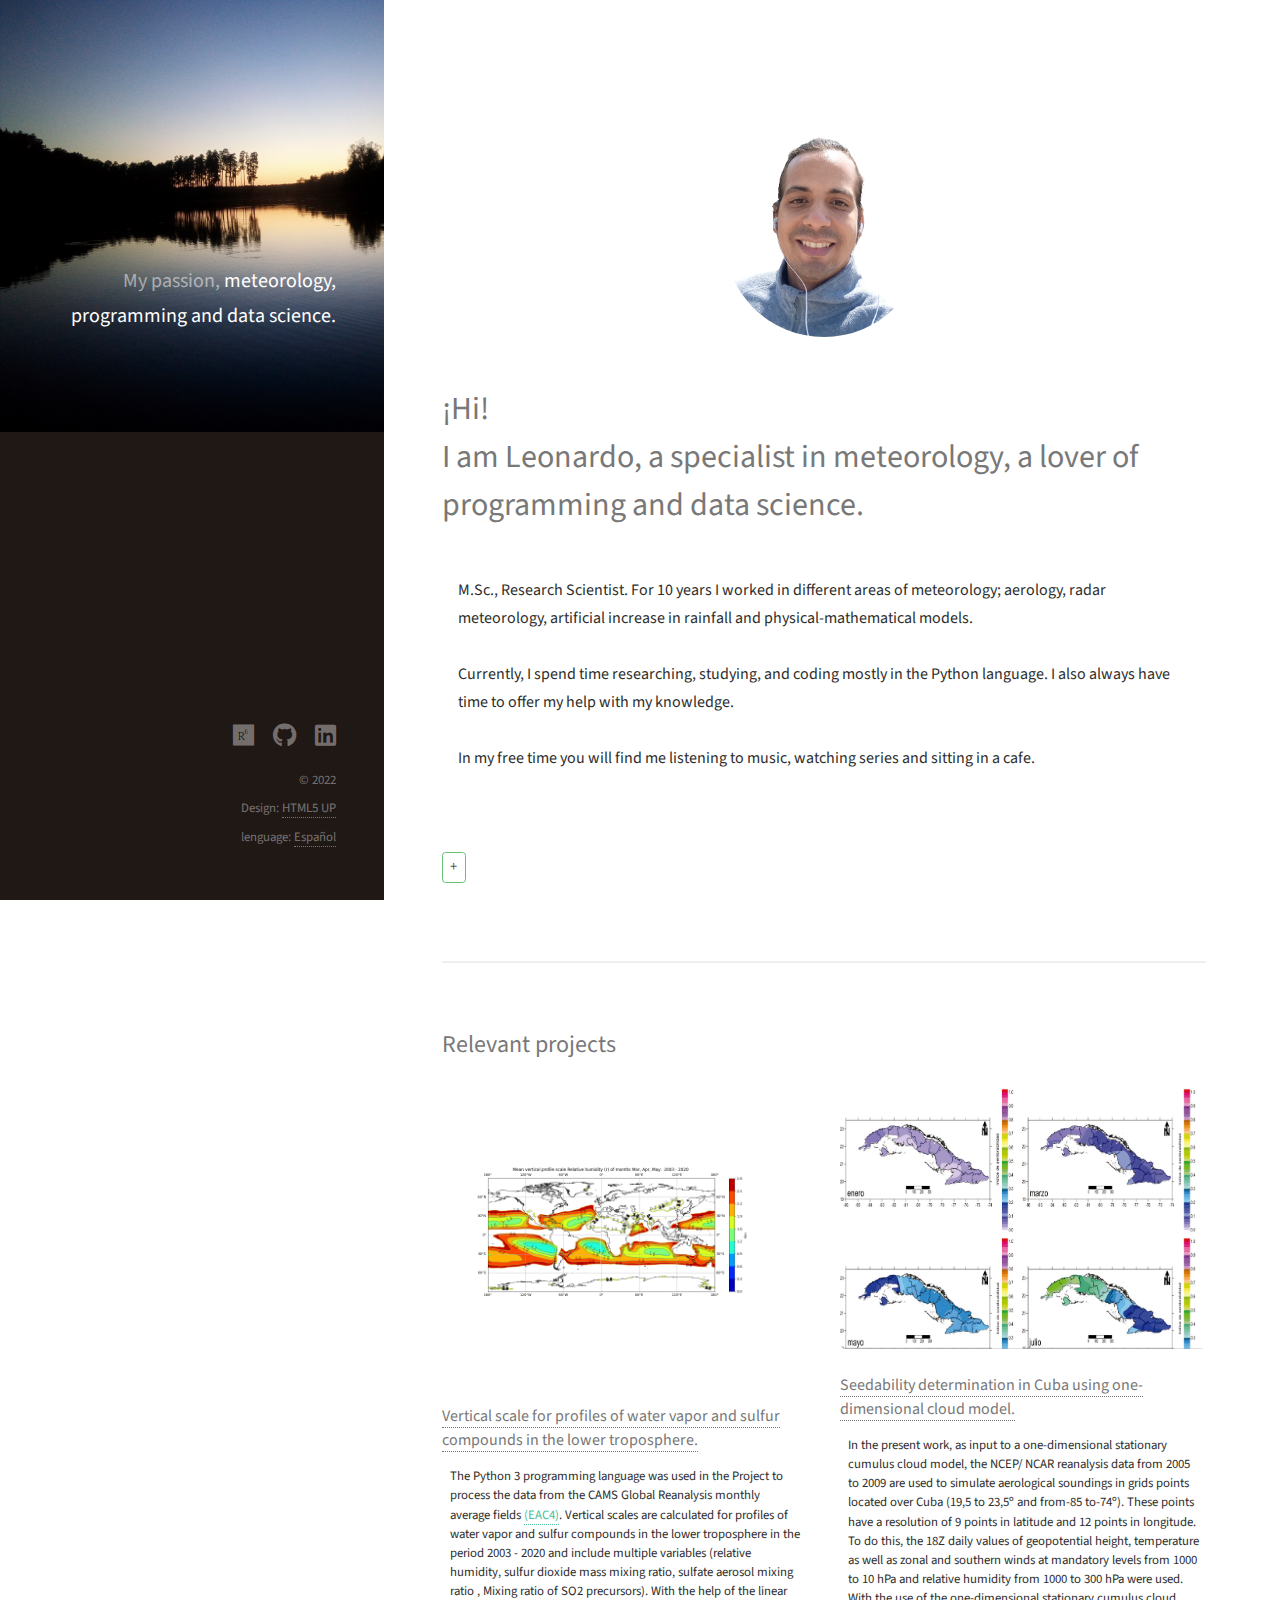
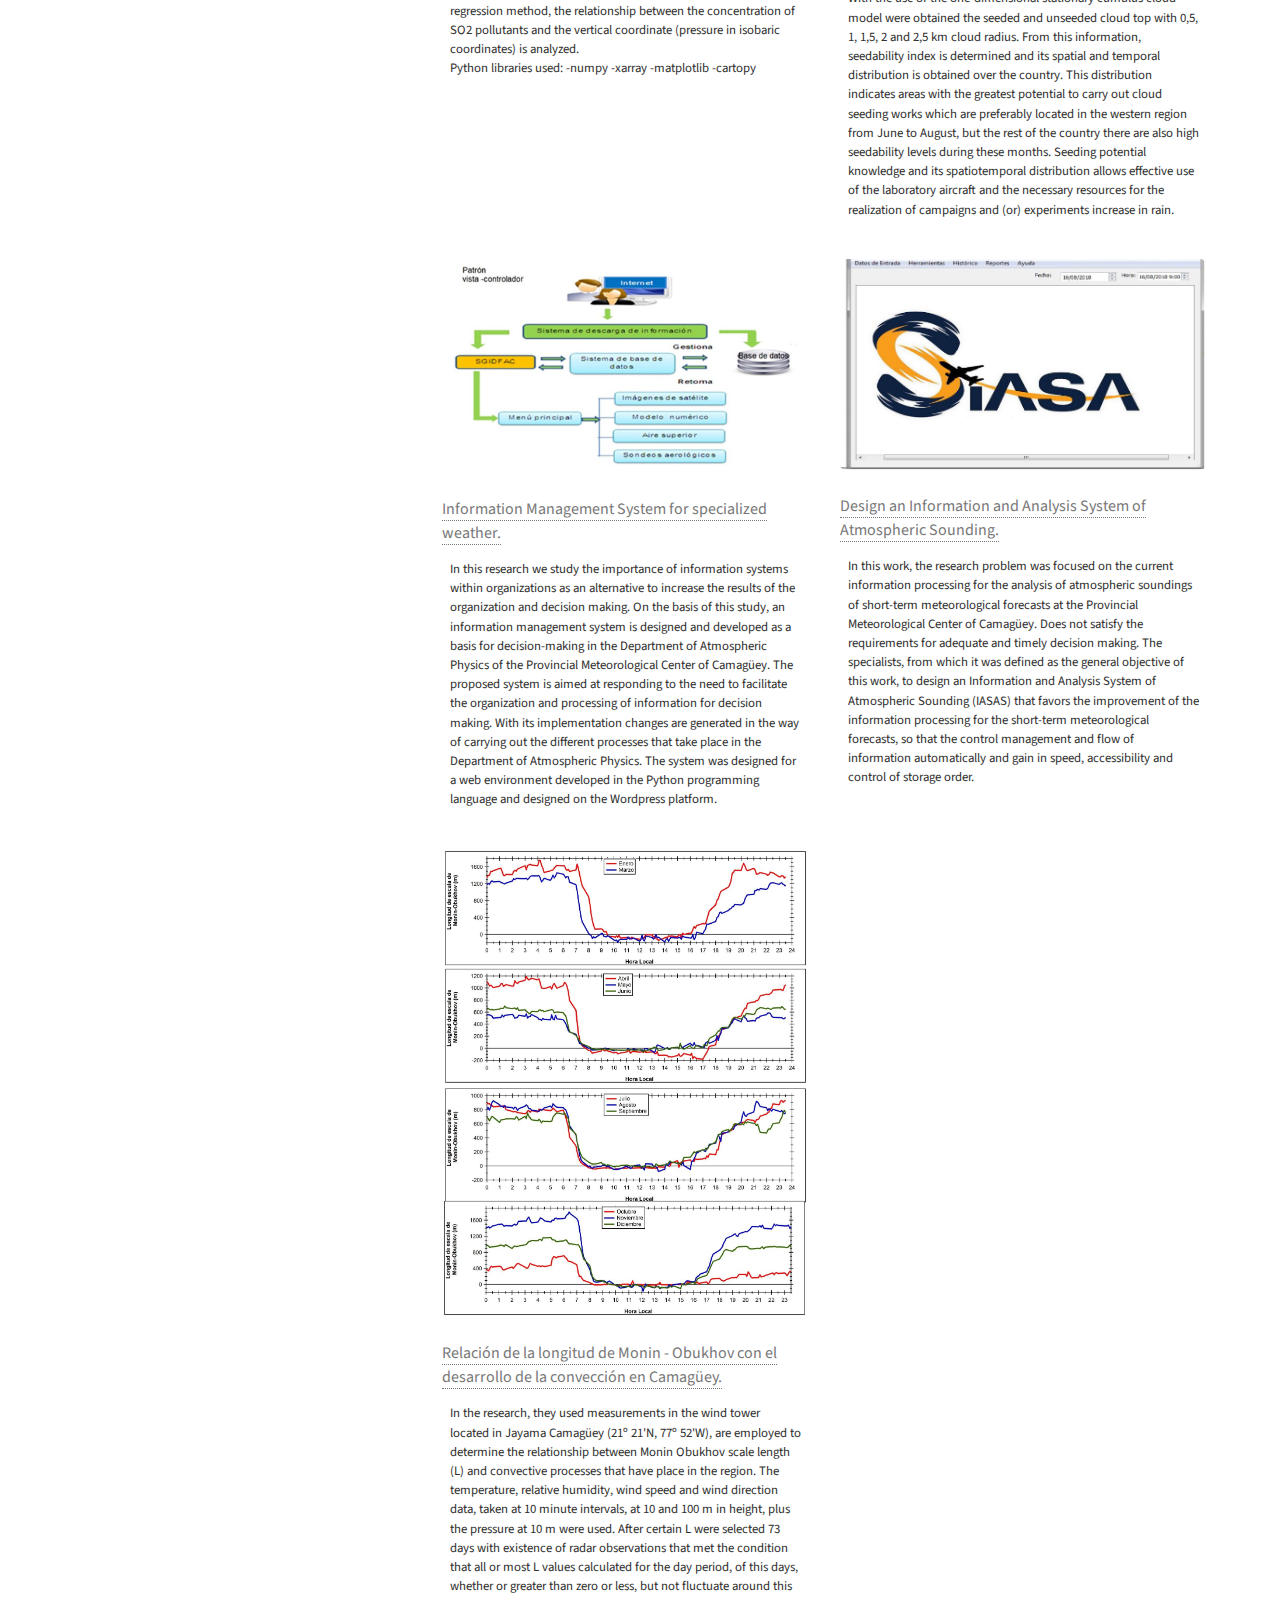
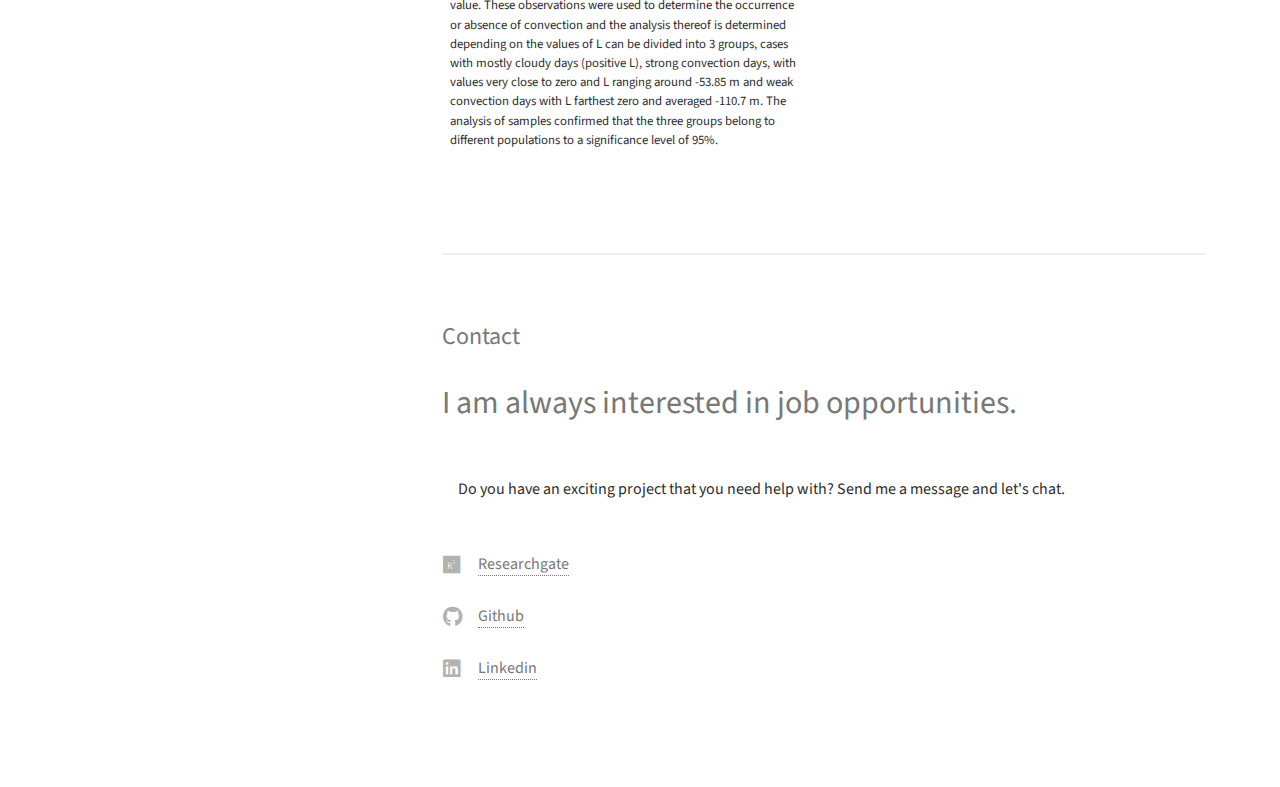
==== commit 80d635cb: "actualizar leer mas de la seccion proyectos" ====
--- a/index_en.html
+++ b/index_en.html
@@ -5,59 +5,65 @@
 	Free for personal and commercial use under the CCA 3.0 license (html5up.net/license)
 -->
 <html lang="en">
-	<head>
-		<title>Personal portfolio Leonardo</title>
-		<meta charset="utf-8" />
-		<meta name="viewport" content="width=device-width, initial-scale=1, user-scalable=no" />
-		<link rel="stylesheet" href="assets/css/main.css" />
-
-		  <!-- Google Fonts --> 
-		  <link href="https://fonts.googleapis.com/css?family=Open+Sans:300,300i,400,400i,600,600i,700,700i|Raleway:300,300i,400,400i,500,500i,600,600i,700,700i|Poppins:300,300i,400,400i,500,500i,600,600i,700,700i" rel="stylesheet">
-
-		  <!-- Vendor CSS Files 
+
+<head>
+	<title>Personal portfolio Leonardo</title>
+	<meta charset="utf-8" />
+	<meta name="viewport" content="width=device-width, initial-scale=1, user-scalable=no" />
+	<link rel="stylesheet" href="assets/css/main.css" />
+
+	<!-- Google Fonts -->
+	<link
+		href="https://fonts.googleapis.com/css?family=Open+Sans:300,300i,400,400i,600,600i,700,700i|Raleway:300,300i,400,400i,500,500i,600,600i,700,700i|Poppins:300,300i,400,400i,500,500i,600,600i,700,700i"
+		rel="stylesheet">
+
+	<!-- Vendor CSS Files 
 		  <link href="assets/vendor/bootstrap/css/bootstrap.min.css" rel="stylesheet">-->
-		  <link href="assets/vendor/bootstrap-icons/bootstrap-icons.css" rel="stylesheet">
-		  <link href="assets/vendor/boxicons/css/boxicons.min.css" rel="stylesheet">
-		  <link href="assets/vendor/glightbox/css/glightbox.min.css" rel="stylesheet">
-		  <link href="assets/vendor/remixicon/remixicon.css" rel="stylesheet">
-		  <link href="assets/vendor/swiper/swiper-bundle.min.css" rel="stylesheet">
-		
-		  <!-- Template Main CSS File
+	<link href="assets/vendor/bootstrap-icons/bootstrap-icons.css" rel="stylesheet">
+	<link href="assets/vendor/boxicons/css/boxicons.min.css" rel="stylesheet">
+	<link href="assets/vendor/glightbox/css/glightbox.min.css" rel="stylesheet">
+	<link href="assets/vendor/remixicon/remixicon.css" rel="stylesheet">
+	<link href="assets/vendor/swiper/swiper-bundle.min.css" rel="stylesheet">
+
+	<!-- Template Main CSS File
 		  <link href="assets/css/style.css" rel="stylesheet"> -->
 
-	</head>
-	<body class="is-preload">
-
-		<!-- Header -->
-			<header id="header">
-				<div class="inner">
-					<!--<a href="#" class="image avatar"><img src="images/avatar.jpg" alt="" /></a>-->
-					<br/><br><br><br><br><br><h1>My passion,<strong> meteorology,<br />
-					 programming <br />
+</head>
+
+<body class="is-preload">
+
+	<!-- Header -->
+	<header id="header">
+		<div class="inner">
+			<!--<a href="#" class="image avatar"><img src="images/avatar.jpg" alt="" /></a>-->
+			<br /><br><br><br><br><br>
+			<h1>My passion,<strong> meteorology,<br />
+					programming <br />
 					and data science.<strong></h1>
-				</div>
-			</header>
-
-		<!-- Main -->
-			<div id="main">
-
-				<!-- sobre mí -->
-				<!--preguntas para escribir la seccion sobre mi
+		</div>
+	</header>
+
+	<!-- Main -->
+	<div id="main">
+
+		<!-- sobre mí -->
+		<!--preguntas para escribir la seccion sobre mi
 					cliente – ¿Sabés cómo me siento al tener este problema?
 					cliente – ¿Cómo podés ayudarme a resolverlo?
 					cliente – ¿De qué manera sabés hacerlo?
 					cliente – ¿Por qué sos la persona perfecta para ayudarme?
 				-->
-					<section id="one">
-						<header class="major">
-							<div class="inner">
-								<p style="text-align:center;"><a href="#" class="image avatar"><img src="images/avatar.png" alt="" width="500" height="200"/></a></p>
-							<h2>¡Hi!<br />
-								I am Leonardo, a specialist in meteorology, a lover of programming and data science.
-								</h2>
-							</div>
-						</header>
-							<!--<p>Por 10 años trabajé en diferentes áreas de la meteorología; aerología, 
+		<section id="one">
+			<header class="major">
+				<div class="inner">
+					<p style="text-align:center;"><a href="index_en.html" class="image avatar"><img src="images/avatar.png" alt=""
+								width="500" height="200" /></a></p>
+					<h2>¡Hi!<br />
+						I am Leonardo, a specialist in meteorology, a lover of programming and data science.
+					</h2>
+				</div>
+			</header>
+			<!--<p>Por 10 años trabajé en diferentes áreas de la meteorología; aerología, 
 							meteorología de radar, modelo matemático meteorológico e incremento artificial de la lluvia.</p>
 							<p>En la actualidad, paso tiempo investigado, estudiando y codificando principamente en lenguaje Python.</p>
 							<p>En mi tempo libre me encontrarás escuchando música, mirando serie y sentado en un café.</p>
@@ -65,231 +71,280 @@
 							<li><a href="index.html" class="button">Leer mas</a></li>
 						</ul>-->
 
-							<input type="checkbox" class="read-more-state" id="post-1" />
-							<p class="read-more-wrap">M.Sc., Research Scientist. For 10 years I worked in different areas 
-								of meteorology; aerology, radar meteorology, artificial increase in rainfall and 
-								physical-mathematical models.<br/>
-							<br/>Currently, I spend time researching, studying, and coding mostly in the Python language. 
-								I also always have time to offer my help with my knowledge.<br/>
-							<br/>In my free time you will find me listening to music, watching series and sitting in a cafe.</p>
-							<span class="read-more-target"></span>
-							
-							<ul class="read-more-wrap">
-								<li class="read-more-target" style="color:#2e2e2d" >As a child, I wanted to be a pilot and be close to the clouds.</li>
-								<li class="read-more-target" style="color:#2e2e2d">Life decided that I would study a bachelor's degree in computer science.
-									 Later, life gave me the pleasure of studying clouds, being able to study Meteorology and a 
-									 Master's in Science and Innovation Management.</li>
-								<li class="read-more-target" style="color:#2e2e2d">I combined the knowledge of computer science and 
-									meteorology with the Design of the Information System and Analysis of Atmospheric Soundings.</li>
-								<li class="read-more-target" style="color:#2e2e2d">In 2022 with the mentorship of the 
-									<a href="https://www.researchgate.net/profile/A-Eliseev" target="_blank" title="Researhgate.net">Dr.Sc. A. V. Eliseev</a> 
-										and the <a href="https://www.researchgate.net/profile/A-Timazhev" target="_blank" title="Researhgate.net">Dr.Sc. A. V. Timazhev</a>
-										we published the article <a href="http://ao.iao.ru/en/content/vol.35-2022/iss.07/7" target="_blank" 
-									title="Ir a Revista Optika Atmosfery i Oceana HTML">
-									<span style="color:blue">Scale heights of water vapor and sulfur species in the lower troposphere.</span></a>
-
-	<!-- ======= intereses ======= -->
-    <div class="interests container">
-
-		<div class="section-title">
-		  <br><h2>Interests</h2>
-		</div>
-  
-		<div class="row">
-		  <div class="col-lg-3 col-md-4">
-			<div class="icon-box">
-			  <i class="ri-gradienter-line" style="color: #ffbb2c;"></i>
-			  <h3>Python</h3>
-			</div>
-		  </div>
-		  <div class="col-lg-3 col-md-4 mt-4 mt-md-0">
-			<div class="icon-box">
-			  <i class="ri-gradienter-line" style="color: #5578ff;"></i>
-			  <h3>java</h3>
-			</div>
-		  </div>
-		  <div class="col-lg-3 col-md-4 mt-4 mt-md-0">
-			<div class="icon-box">
-			  <i class="ri-file-list-3-line" style="color: #e80368;"></i>
-			  <h3>physical-mathematical model <a href="https://www2.mmm.ucar.edu/wrf/users/" 
-				target="_blank" title="Weather Research & Forecasting Model (WRF)">(WRF)</a></h3>
-			</div>
-		  </div>
-		  <div class="col-lg-3 col-md-4 mt-4 mt-lg-0">
-			<div class="icon-box">
-			  <i class="ri-file-list-3-line" style="color: #e361ff;"></i>
-			  <h3>data science</h3>
-			</div>
-		  </div>
-		  <div class="col-lg-3 col-md-4 mt-4">
-			<div class="icon-box">
-			  <i class="ri-file-list-3-line" style="color: #47aeff;"></i>
-			  <h3> research</h3>
-			</div>
-		  </div>
-		  <div class="col-lg-3 col-md-4 mt-4">
-			<div class="icon-box">
-			  <i class=" ri-database-2-line" style="color: #ffa76e;"></i>
-			  <h3>SQL</h3>
-			</div>
-		  </div>
-		  <div class="col-lg-3 col-md-4 mt-4">
-			<div class="icon-box">
-			  <i class="ri-bar-chart-box-line" style="color: #11dbcf;"></i>
-			  <h3>statistic analysis</h3>
-			</div>
-		  </div>
-		  <div class="col-lg-3 col-md-4 mt-4">
-			<div class="icon-box">
-			  <i class="ri-base-station-line" style="color: #4233ff;"></i>
-			  <h3>radar weather</h3>
-			</div>
-		  </div>
-		  <div class="col-lg-3 col-md-4 mt-4">
-			<div class="icon-box">
-			  <i class="ri-file-list-3-line" style="color: #b2904f;"></i>
-			  <h3>meteorology; climatology</h3>
-			</div>
-		  </div>
-		  <div class="col-lg-3 col-md-4 mt-4">
-			<div class="icon-box">
-			  <i class="ri-file-list-3-line" style="color: #b20969;"></i>
-			  <h3>cloud physics</h3>
-			</div>
-		  </div>
-		  <div class="col-lg-3 col-md-4 mt-4">
-			<div class="icon-box">
-			  <i class="ri-price-tag-2-line" style="color: #ff5828;"></i>
-			  <h3>English(B1); Russian(B1)</h3>
-			</div>
-		  </div>
-		  <div class="col-lg-3 col-md-4 mt-4">
-			<div class="icon-box">
-			  <i class="ri-file-list-3-line" style="color: #29cc61;"></i>
-			  <h3>aerology</h3>
-			</div>
-		  </div>
-		</div>
-  
-	  </div><!-- fin intereses -->
-	</li></ul>
-						    <label for="post-1" class="read-more-trigger"></label>
-							
-						
-					</section>
-
-				<!-- trabajos recientes -->
-					<section id="two">
-						<h2>Relevant projects</h2>
+			<input type="checkbox" class="read-more-state" id="post-1" />
+			<p class="read-more-wrap">M.Sc., Research Scientist. For 10 years I worked in different areas
+				of meteorology; aerology, radar meteorology, artificial increase in rainfall and
+				physical-mathematical models.<br />
+				<br />Currently, I spend time researching, studying, and coding mostly in the Python language.
+				I also always have time to offer my help with my knowledge.<br />
+				<br />In my free time you will find me listening to music, watching series and sitting in a cafe.
+			</p>
+			<span class="read-more-target"></span>
+
+			<ul class="read-more-wrap">
+				<li class="read-more-target" style="color:#2e2e2d">As a child, I wanted to be a pilot and be close to
+					the clouds.</li>
+				<li class="read-more-target" style="color:#2e2e2d">Life decided that I would study a bachelor's degree
+					in computer science.
+					Later, life gave me the pleasure of studying clouds, being able to study Meteorology and a
+					Master's in Science and Innovation Management.</li>
+				<li class="read-more-target" style="color:#2e2e2d">I combined the knowledge of computer science and
+					meteorology with the Design of the Information System and Analysis of Atmospheric Soundings.</li>
+				<li class="read-more-target" style="color:#2e2e2d">In 2022 with the mentorship of the
+					<a href="https://www.researchgate.net/profile/A-Eliseev" target="_blank"
+						title="Researhgate.net">Dr.Sc. A. V. Eliseev</a>
+					and the <a href="https://www.researchgate.net/profile/A-Timazhev" target="_blank"
+						title="Researhgate.net">Dr.Sc. A. V. Timazhev</a>
+					we published the article <a href="http://ao.iao.ru/en/content/vol.35-2022/iss.07/7" target="_blank"
+						title="Ir a Revista Optika Atmosfery i Oceana HTML">
+						<span style="color:blue">Scale heights of water vapor and sulfur species in the lower
+							troposphere.</span></a>
+
+					<!-- ======= intereses ======= -->
+					<div class="interests container">
+
+						<div class="section-title">
+							<br>
+							<h2>Interests</h2>
+						</div>
+
 						<div class="row">
-							<article class="col-6 col-12-xsmall work-item">
-								<a href="images/thumbs/01.png" class="image fit thumb">
-									<img src="images/thumbs/MediaEscalaVert3mes.gif" alt="" /></a>
-								<h3><a href="https://github.com/leonardojimenez1990/Vertical-scale-for-water-vapor-and-sulfur-compound-profiles-in-the-lower-troposphere.git" target="_blank" title="Github">
-									Vertical scale for profiles of water vapor and sulfur compounds in the lower troposphere.</a></h3>
-								<p>The Python 3 programming language was used in the Project to process the data from the CAMS Global Reanalysis monthly average fields
-									<span><a href="https://ads.atmosphere.copernicus.eu/cdsapp#!/dataset/cams-global-reanalysis-eac4-monthly?tab=overview" target="_blank" 
-										title="CAMS global reanalysis (EAC4) monthly averaged fields">(EAC4)</a>.</span> 
-										Vertical scales are calculated for profiles of water vapor and sulfur compounds in the lower troposphere in the 
-										period 2003 - 2020 and include multiple variables (relative humidity, sulfur dioxide mass mixing ratio, 
-										sulfate aerosol mixing ratio , Mixing ratio of SO2 precursors). With the help of the linear regression method, 
-										the relationship between the concentration of SO2 pollutants and the vertical coordinate (pressure in isobaric 
-										coordinates) is analyzed.
-									<br>Python libraries used: -numpy -xarray -matplotlib -cartopy </p>
-							</article>
-							<article class="col-6 col-12-xsmall work-item">
-								<a href="images/thumbs/02.png" class="image fit thumb"><img src="images/thumbs/02.png" alt="" /></a>
-								<h3><a href="http://rcm.insmet.cu/index.php/rcm/article/view/212" target="_blank" title="rcm.insmet.cu">
-									Seedability determination in Cuba using one-dimensional cloud model.</a></h3>
-								<p>In the present work, as input to a one-dimensional stationary cumulus cloud model, the NCEP/
-									NCAR reanalysis data from 2005 to 2009 are used to simulate aerological soundings in grids
-									points located over Cuba (19,5 to 23,5º and from-85 to-74º). These points have a resolution of
-									9 points in latitude and 12 points in longitude. To do this, the 18Z daily values of geopotential
-									height, temperature as well as zonal and southern winds at mandatory levels from 1000 to 10 hPa
-									and relative humidity from 1000 to 300 hPa were used. With the use of the one-dimensional
-									stationary cumulus cloud model were obtained the seeded and unseeded cloud top with 0,5, 1,
-									1,5, 2 and 2,5 km cloud radius. From this information, seedability index is determined and its
-									spatial and temporal distribution is obtained over the country. This distribution indicates areas
-									with the greatest potential to carry out cloud seeding works which are preferably located in the
-									western region from June to August, but the rest of the country there are also high seedability
-									levels during these months. Seeding potential knowledge and its spatiotemporal distribution
-									allows effective use of the laboratory aircraft and the necessary resources for the realization of
-									campaigns and (or) experiments increase in rain.</p>
-							</article>
-							<article class="col-6 col-12-xsmall work-item">
-								<a href="images/thumbs/03.png" class="image fit thumb"><img src="images/thumbs/03.png" alt="" /></a>
-								<h3><a href="http://rcm.insmet.cu/index.php/rcm/article/view/506" target="_blank" title="rcm.insmet.cu">
-									Information Management System for specialized weather.</a></h3>
-								<p>In this research we study the importance of information systems within organizations as an
-									alternative to increase the results of the organization and decision making. On the basis of this study, an
-									information management system is designed and developed as a basis for decision-making in the
-									Department of Atmospheric Physics of the Provincial Meteorological Center of Camagüey. The proposed
-									system is aimed at responding to the need to facilitate the organization and processing of information for
-									decision making. With its implementation changes are generated in the way of carrying out the different
-									processes that take place in the Department of Atmospheric Physics. The system was designed for a web
-									environment developed in the Python programming language and designed on the Wordpress platform.</p>
-							</article>
-							<article class="col-6 col-12-xsmall work-item">
-								<a href="images/thumbs/04.png" class="image fit thumb"><img src="images/thumbs/04.png" alt="" /></a>
-								<h3><a href="https://mega.nz/file/uBp0iaKJ#naSWsHNorAcqZEL-V19LXlj4Pp0P2X0Ap9iHCFpe6hg/aff=dbz5C4RHqOo" target="_blank" title="Trabajo por el título de Máster">
-									Design an Information and Analysis System of Atmospheric Sounding.</a></h3>
-								<p>In this work, the research problem was focused on the current information processing for the analysis 
-									of atmospheric soundings of short-term meteorological forecasts at the Provincial Meteorological Center of Camagüey. 
-									Does not satisfy the requirements for adequate and timely decision making. The specialists, 
-									from which it was defined as the general objective of this work, to design an Information and Analysis System 
-									of Atmospheric Sounding (IASAS) that favors the improvement of the information processing for the short-term 
-									meteorological forecasts, so that the control management and flow of information automatically and gain in speed, 
-									accessibility and control of storage order.</p>
-							</article>
-							<article class="col-6 col-12-xsmall work-item">
-								<a href="images/thumbs/05.png" class="image fit thumb"><img src="images/thumbs/05.png" alt="" /></a>
-								<h3><a href="https://mega.nz/file/CAxkHDaL#i-2mgInBbWMfyEWBOnyCAidkSgYIfpRFvEc1NzjcYD0/aff=dbz5C4RHqOo" target="_blank" title="Trabajo por el título de licenciado">
-									Relación de la longitud de Monin - Obukhov con el desarrollo de la convección en Camagüey.</a></h3>
-								<p>In the research, they used measurements in the wind tower located in Jayama Camagüey (21º 21'N, 77º 52'W), 
-									are employed to determine the relationship between Monin Obukhov scale length (L) and convective processes 
-									that have place in the region. The temperature, relative humidity, wind speed and wind direction data, taken 
-									at 10 minute intervals, at 10 and 100 m in height, plus the pressure at 10 m were used. After certain L were
-									 selected 73 days with existence of radar observations that met the condition that all or most L values calculated 
-									 for the day period, of this days, whether or greater than zero or less, but not fluctuate around this value. 
-									 These observations were used to determine the occurrence or absence of convection and the analysis thereof is 
-									 determined depending on the values of L can be divided into 3 groups, cases with mostly cloudy days (positive L), 
-									 strong convection days, with values very close to zero and L ranging around -53.85 m and weak convection days with L 
-									 farthest zero and averaged -110.7 m. The analysis of samples confirmed that the three groups belong to different 
-									 populations to a significance level of 95%.</p>
-							</article>
-						<!--</div>
+							<div class="col-lg-3 col-md-4">
+								<div class="icon-box">
+									<i class="ri-gradienter-line" style="color: #ffbb2c;"></i>
+									<h3>Python</h3>
+								</div>
+							</div>
+							<div class="col-lg-3 col-md-4 mt-4 mt-md-0">
+								<div class="icon-box">
+									<i class="ri-gradienter-line" style="color: #5578ff;"></i>
+									<h3>java</h3>
+								</div>
+							</div>
+							<div class="col-lg-3 col-md-4 mt-4 mt-md-0">
+								<div class="icon-box">
+									<i class="ri-file-list-3-line" style="color: #e80368;"></i>
+									<h3>physical-mathematical model <a href="https://www2.mmm.ucar.edu/wrf/users/"
+											target="_blank" title="Weather Research & Forecasting Model (WRF)">(WRF)</a>
+									</h3>
+								</div>
+							</div>
+							<div class="col-lg-3 col-md-4 mt-4 mt-lg-0">
+								<div class="icon-box">
+									<i class="ri-file-list-3-line" style="color: #e361ff;"></i>
+									<h3>data science</h3>
+								</div>
+							</div>
+							<div class="col-lg-3 col-md-4 mt-4">
+								<div class="icon-box">
+									<i class="ri-file-list-3-line" style="color: #47aeff;"></i>
+									<h3> research</h3>
+								</div>
+							</div>
+							<div class="col-lg-3 col-md-4 mt-4">
+								<div class="icon-box">
+									<i class=" ri-database-2-line" style="color: #ffa76e;"></i>
+									<h3>SQL</h3>
+								</div>
+							</div>
+							<div class="col-lg-3 col-md-4 mt-4">
+								<div class="icon-box">
+									<i class="ri-bar-chart-box-line" style="color: #11dbcf;"></i>
+									<h3>statistic analysis</h3>
+								</div>
+							</div>
+							<div class="col-lg-3 col-md-4 mt-4">
+								<div class="icon-box">
+									<i class="ri-base-station-line" style="color: #4233ff;"></i>
+									<h3>radar weather</h3>
+								</div>
+							</div>
+							<div class="col-lg-3 col-md-4 mt-4">
+								<div class="icon-box">
+									<i class="ri-file-list-3-line" style="color: #b2904f;"></i>
+									<h3>meteorology; climatology</h3>
+								</div>
+							</div>
+							<div class="col-lg-3 col-md-4 mt-4">
+								<div class="icon-box">
+									<i class="ri-file-list-3-line" style="color: #b20969;"></i>
+									<h3>cloud physics</h3>
+								</div>
+							</div>
+							<div class="col-lg-3 col-md-4 mt-4">
+								<div class="icon-box">
+									<i class="ri-price-tag-2-line" style="color: #ff5828;"></i>
+									<h3>English(B1); Russian(B1)</h3>
+								</div>
+							</div>
+							<div class="col-lg-3 col-md-4 mt-4">
+								<div class="icon-box">
+									<i class="ri-file-list-3-line" style="color: #29cc61;"></i>
+									<h3>aerology</h3>
+								</div>
+							</div>
+						</div>
+
+					</div><!-- fin intereses -->
+				</li>
+			</ul>
+			<label for="post-1" class="read-more-trigger"></label>
+
+
+		</section>
+
+		<!-- trabajos recientes -->
+		<section id="two">
+			<h2>Relevant projects</h2>
+			<div class="row">
+				<article class="col-6 col-12-xsmall work-item">
+					<a href="images/thumbs/01.png" class="image fit thumb">
+						<img src="images/thumbs/MediaEscalaVert3mes.gif" alt="" /></a>
+					<h3><a href="https://github.com/leonardojimenez1990/Vertical-scale-for-water-vapor-and-sulfur-compound-profiles-in-the-lower-troposphere.git"
+							target="_blank" title="Github">
+							Vertical scale for profiles of water vapor and sulfur compounds in the lower
+							troposphere.</a></h3>
+					<p>The Python 3 programming language was used in the Project to process the data from the CAMS
+						Global Reanalysis monthly average fields
+						<span><a href="https://ads.atmosphere.copernicus.eu/cdsapp#!/dataset/cams-global-reanalysis-eac4-monthly?tab=overview"
+								target="_blank"
+								title="CAMS global reanalysis (EAC4) monthly averaged fields">(EAC4)</a>.</span>
+						Vertical scales are calculated for profiles of water vapor and sulfur compounds in the lower
+						troposphere in the
+						period 2003 - 2020 and include multiple variables (relative humidity, sulfur dioxide mass mixing
+						ratio,
+						sulfate aerosol mixing ratio , Mixing ratio of SO2 precursors). With the help of the linear
+						regression method,
+						the relationship between the concentration of SO2 pollutants and the vertical coordinate
+						(pressure in isobaric
+						coordinates) is analyzed.
+						<br>Python libraries used: -numpy -xarray -matplotlib -cartopy
+					</p>
+				</article>
+				<article class="col-6 col-12-xsmall work-item">
+					<a href="images/thumbs/02.png" class="image fit thumb"><img src="images/thumbs/02.png" alt="" /></a>
+					<h3><a href="http://rcm.insmet.cu/index.php/rcm/article/view/212" target="_blank"
+							title="rcm.insmet.cu">
+							Seedability determination in Cuba using one-dimensional cloud model.</a></h3>
+					<p>In the present work, as input to a one-dimensional stationary cumulus cloud model, the NCEP/
+						NCAR reanalysis data from 2005 to 2009 are used to simulate aerological soundings in grids
+						points located over Cuba (19,5 to 23,5º and from-85 to-74º). These points have a resolution of
+						9 points in latitude and 12 points in longitude. To do this, the 18Z daily values of
+						geopotential
+						height, temperature as well as zonal and southern winds at mandatory levels from 1000 to 10 hPa
+						and relative humidity from 1000 to 300 hPa were used. With the use of the one-dimensional
+						stationary cumulus cloud model were obtained the seeded and unseeded cloud top with 0,5, 1,
+						1,5, 2 and 2,5 km cloud radius. From this information, seedability index is determined and its
+						spatial and temporal distribution is obtained over the country. This distribution indicates
+						areas
+						with the greatest potential to carry out cloud seeding works which are preferably located in the
+						western region from June to August, but the rest of the country there are also high seedability
+						levels during these months. Seeding potential knowledge and its spatiotemporal distribution
+						allows effective use of the laboratory aircraft and the necessary resources for the realization
+						of
+						campaigns and (or) experiments increase in rain.</p>
+				</article>
+				<article class="col-6 col-12-xsmall work-item">
+					<a href="images/thumbs/03.png" class="image fit thumb"><img src="images/thumbs/03.png" alt="" /></a>
+					<h3><a href="http://rcm.insmet.cu/index.php/rcm/article/view/506" target="_blank"
+							title="rcm.insmet.cu">
+							Information Management System for specialized weather.</a></h3>
+					<p>In this research we study the importance of information systems within organizations as an
+						alternative to increase the results of the organization and decision making. On the basis of
+						this study, an
+						information management system is designed and developed as a basis for decision-making in the
+						Department of Atmospheric Physics of the Provincial Meteorological Center of Camagüey. The
+						proposed
+						system is aimed at responding to the need to facilitate the organization and processing of
+						information for
+						decision making. With its implementation changes are generated in the way of carrying out the
+						different
+						processes that take place in the Department of Atmospheric Physics. The system was designed for
+						a web
+						environment developed in the Python programming language and designed on the Wordpress platform.
+					</p>
+				</article>
+				<article class="col-6 col-12-xsmall work-item">
+					<a href="images/thumbs/04.png" class="image fit thumb"><img src="images/thumbs/04.png" alt="" /></a>
+					<h3><a href="https://mega.nz/file/uBp0iaKJ#naSWsHNorAcqZEL-V19LXlj4Pp0P2X0Ap9iHCFpe6hg/aff=dbz5C4RHqOo"
+							target="_blank" title="Trabajo por el título de Máster">
+							Design an Information and Analysis System of Atmospheric Sounding.</a></h3>
+					<p>In this work, the research problem was focused on the current information processing for the
+						analysis
+						of atmospheric soundings of short-term meteorological forecasts at the Provincial Meteorological
+						Center of Camagüey.
+						Does not satisfy the requirements for adequate and timely decision making. The specialists,
+						from which it was defined as the general objective of this work, to design an Information and
+						Analysis System
+						of Atmospheric Sounding (IASAS) that favors the improvement of the information processing for
+						the short-term
+						meteorological forecasts, so that the control management and flow of information automatically
+						and gain in speed,
+						accessibility and control of storage order.</p>
+				</article>
+				<article class="col-6 col-12-xsmall work-item">
+					<a href="images/thumbs/05.png" class="image fit thumb"><img src="images/thumbs/05.png" alt="" /></a>
+					<h3><a href="https://mega.nz/file/CAxkHDaL#i-2mgInBbWMfyEWBOnyCAidkSgYIfpRFvEc1NzjcYD0/aff=dbz5C4RHqOo"
+							target="_blank" title="Trabajo por el título de licenciado">
+							Relación de la longitud de Monin - Obukhov con el desarrollo de la convección en
+							Camagüey.</a></h3>
+					<p>In the research, they used measurements in the wind tower located in Jayama Camagüey (21º 21'N,
+						77º 52'W),
+						are employed to determine the relationship between Monin Obukhov scale length (L) and convective
+						processes
+						that have place in the region. The temperature, relative humidity, wind speed and wind direction
+						data, taken
+						at 10 minute intervals, at 10 and 100 m in height, plus the pressure at 10 m were used. After
+						certain L were
+						selected 73 days with existence of radar observations that met the condition that all or most L
+						values calculated
+						for the day period, of this days, whether or greater than zero or less, but not fluctuate around
+						this value.
+						These observations were used to determine the occurrence or absence of convection and the
+						analysis thereof is
+						determined depending on the values of L can be divided into 3 groups, cases with mostly cloudy
+						days (positive L),
+						strong convection days, with values very close to zero and L ranging around -53.85 m and weak
+						convection days with L
+						farthest zero and averaged -110.7 m. The analysis of samples confirmed that the three groups
+						belong to different
+						populations to a significance level of 95%.</p>
+				</article>
+				<!--</div>
 						<ul class="actions">
 							<li><a href="#" class="button">ir arriba</a></li>
 						</ul>-->
-					</section>
-
-				<!-- ponerse en contacto -->
-					<section id="three">
-						<h2>Contact</h2>
-						<h1>I am always interested in job opportunities.</h1>							
-							<p>Do you have an exciting project that you need help with? Send me a message and let's chat.</p>
-						<div class="row">
-							<div class="col-4 col-12-small">
-								<ul class="labeled-icons">
-									<li>
-										<h3 class="icon brands fa-researchgate"><span class="label">Researchgate</span></h3>
-										<a href="https://www.researchgate.net/profile/Leonardo-Jimenez-Pearce" target="_blank" title="Researchgate">Researchgate</a>
-									</li>
-									<li>
-										<h3 class="icon brands fa-github"><span class="label">Github</span></h3>
-										<a href="https://github.com/leonardojimenez1990 target="_blank" title="Github">Github</a>
-									</li>
-									<li>
-										<h3 class="icon brands fa-linkedin"><span class="label">Linkedin</span></h3>
-										<a href="https://www.linkedin.com/in/leonardo-jim%C3%A9nez-pearce-18488611b/" target="_blank" title="Linkedin">Linkedin</a>
-									</li>
-								</ul>
-							</div>
-						</div>
-					</section>
-
-				<!-- Four -->
-				<!--
+		</section>
+
+		<!-- ponerse en contacto -->
+		<section id="three">
+			<h2>Contact</h2>
+			<h1>I am always interested in job opportunities.</h1>
+			<p>Do you have an exciting project that you need help with? Send me a message and let's chat.</p>
+			<div class="row">
+				<div class="col-4 col-12-small">
+					<ul class="labeled-icons">
+						<li>
+							<h3 class="icon brands fa-researchgate"><span class="label">Researchgate</span></h3>
+							<a href="https://www.researchgate.net/profile/Leonardo-Jimenez-Pearce" target="_blank"
+								title="Researchgate">Researchgate</a>
+						</li>
+						<li>
+							<h3 class="icon brands fa-github"><span class="label">Github</span></h3>
+							<a href="https://github.com/leonardojimenez1990 target=" _blank" title="Github">Github</a>
+						</li>
+						<li>
+							<h3 class="icon brands fa-linkedin"><span class="label">Linkedin</span></h3>
+							<a href="https://www.linkedin.com/in/leonardo-jim%C3%A9nez-pearce-18488611b/"
+								target="_blank" title="Linkedin">Linkedin</a>
+						</li>
+					</ul>
+				</div>
+			</div>
+		</section>
+
+		<!-- Four -->
+		<!--
 					<section id="four">
 						<h2>Elements</h2>
 
@@ -606,31 +661,35 @@
 					</section>
 				-->
 
-			</div>
-
-		<!-- Footer -->
-			<footer id="footer">
-				<div class="inner">
-					<ul class="icons">
-						<li><a href="https://www.researchgate.net/profile/Leonardo-Jimenez-Pearce" target="_blank" class="icon brands fa-researchgate"><span class="label">Researchgate</span></a></li>
-						<li><a href="https://github.com/leonardojimenez1990" target="_blank" class="icon brands fa-github"><span class="label">Github</span></a></li>
-						<li><a href="https://www.linkedin.com/in/leonardo-jim%C3%A9nez-pearce-18488611b/" target="_blank" class="icon brands fa-linkedin"><span class="label">Linkedin</span></a></li>
-					</ul>
-					<ul class="copyright">
-						<li>&copy; 2022</li>
-						<li>Design: <a href="http://html5up.net">HTML5 UP</a></li>
-						<li>lenguage: <a href="index.html" lang="es" hreflang="es">Español</a></li>
-					</ul>
-				</div>
-			</footer>
-
-		<!-- Scripts -->
-			<script src="assets/js/jquery.min.js"></script>
-			<script src="assets/js/jquery.poptrox.min.js"></script>
-			<script src="assets/js/browser.min.js"></script>
-			<script src="assets/js/breakpoints.min.js"></script>
-			<script src="assets/js/util.js"></script>
-			<script src="assets/js/main.js"></script>
-
-	</body>
-</html>
+	</div>
+
+	<!-- Footer -->
+	<footer id="footer">
+		<div class="inner">
+			<ul class="icons">
+				<li><a href="https://www.researchgate.net/profile/Leonardo-Jimenez-Pearce" target="_blank"
+						class="icon brands fa-researchgate"><span class="label">Researchgate</span></a></li>
+				<li><a href="https://github.com/leonardojimenez1990" target="_blank" class="icon brands fa-github"><span
+							class="label">Github</span></a></li>
+				<li><a href="https://www.linkedin.com/in/leonardo-jim%C3%A9nez-pearce-18488611b/" target="_blank"
+						class="icon brands fa-linkedin"><span class="label">Linkedin</span></a></li>
+			</ul>
+			<ul class="copyright">
+				<li>&copy; 2022</li>
+				<li>Design: <a href="http://html5up.net">HTML5 UP</a></li>
+				<li>lenguage: <a href="index.html" lang="es" hreflang="es">Español</a></li>
+			</ul>
+		</div>
+	</footer>
+
+	<!-- Scripts -->
+	<script src="assets/js/jquery.min.js"></script>
+	<script src="assets/js/jquery.poptrox.min.js"></script>
+	<script src="assets/js/browser.min.js"></script>
+	<script src="assets/js/breakpoints.min.js"></script>
+	<script src="assets/js/util.js"></script>
+	<script src="assets/js/main.js"></script>
+
+</body>
+
+</html>--- a/assets/css/main.css
+++ b/assets/css/main.css
@@ -3239,11 +3239,11 @@
 	  }
 	  
 	  .read-more-state~.read-more-trigger:before {
-		content: 'Ver más';
+		content: '+';
 	  }
 	  
 	  .read-more-state:checked~.read-more-trigger:before {
-		content: 'Ver menos';
+		content: '-';
 	  }
 	  
 	  .read-more-trigger {
@@ -3270,4 +3270,56 @@
 		color: #2e2e2d;
 		border: 0px solid #fce29f;
 		border-radius: .25em;
-	  }+	  }
+
+	  	/* leer mas leer menos proyectos */
+	.read-more-state-proyectos {
+		display: none;
+	  }
+	  
+	  .read-more-target-proyectos {
+		opacity: 0;
+		max-height: 0;
+		font-size: 0;
+		transition: .25s ease;
+	  }
+	  
+	  .read-more-state-proyectos:checked~.read-more-wrap-proyectos .read-more-target-proyectos {
+		opacity: 1;
+		font-size: 13px;
+		max-height: 999em;
+	  }
+	  
+	  .read-more-state-proyectos~.read-more-trigger-proyectos:before {
+		content: '+';
+	  }
+	  
+	  .read-more-state-proyectos:checked~.read-more-trigger-proyectos:before {
+		content: '-';
+	  }
+	  
+	  .read-more-trigger-proyectos {
+		cursor: pointer;
+		display: inline-block;
+		padding: 0 .5em;
+		color: rgb(90, 87, 87);
+		font-size: .9em;
+		line-height: 2;
+		border: 1px solid rgb(100, 192, 116);
+		border-radius: .25em;
+	  }
+	  
+	  
+	  /* Other style */
+	  
+	  body {
+		padding: 2%;
+	  }
+	  
+	  p {
+		padding: 2%;
+		background: #fff9c600;
+		color: #2e2e2d;
+		border: 0px solid #fce29f;
+		border-radius: .25em;
+	  }
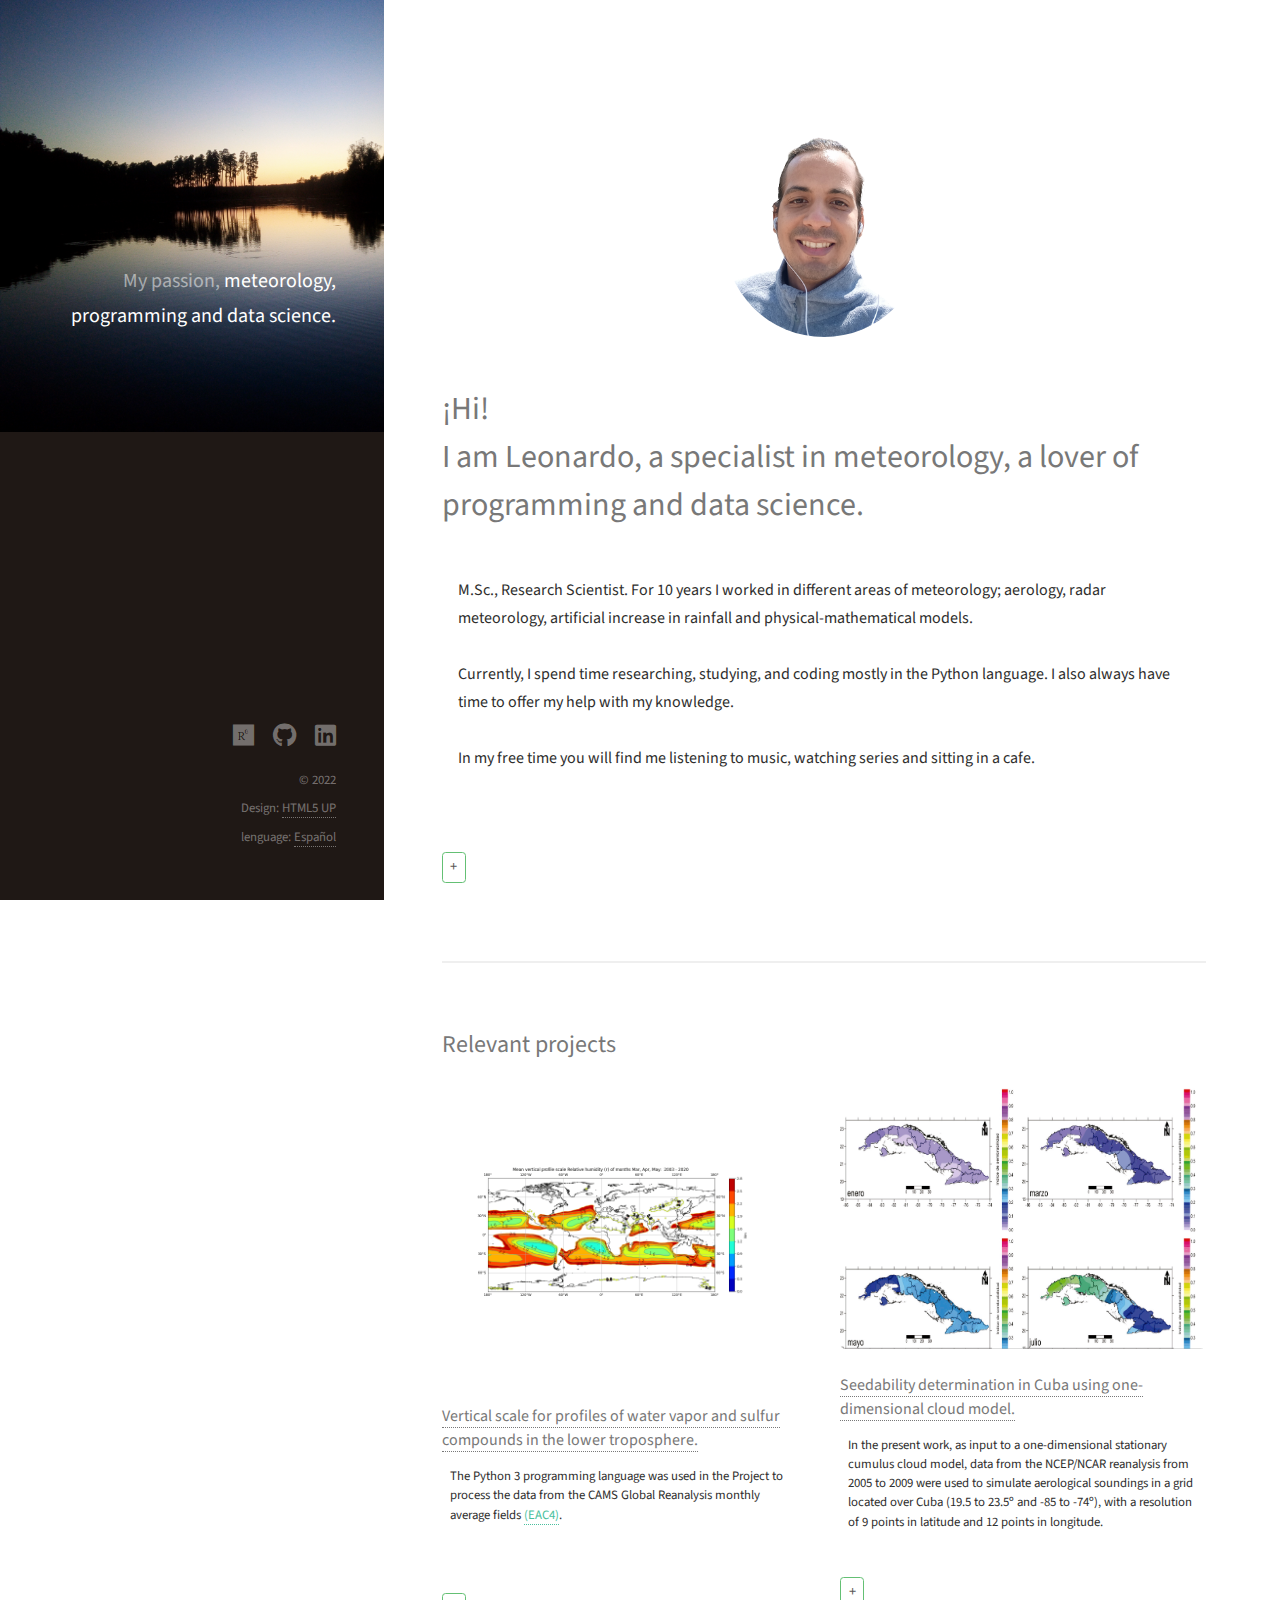
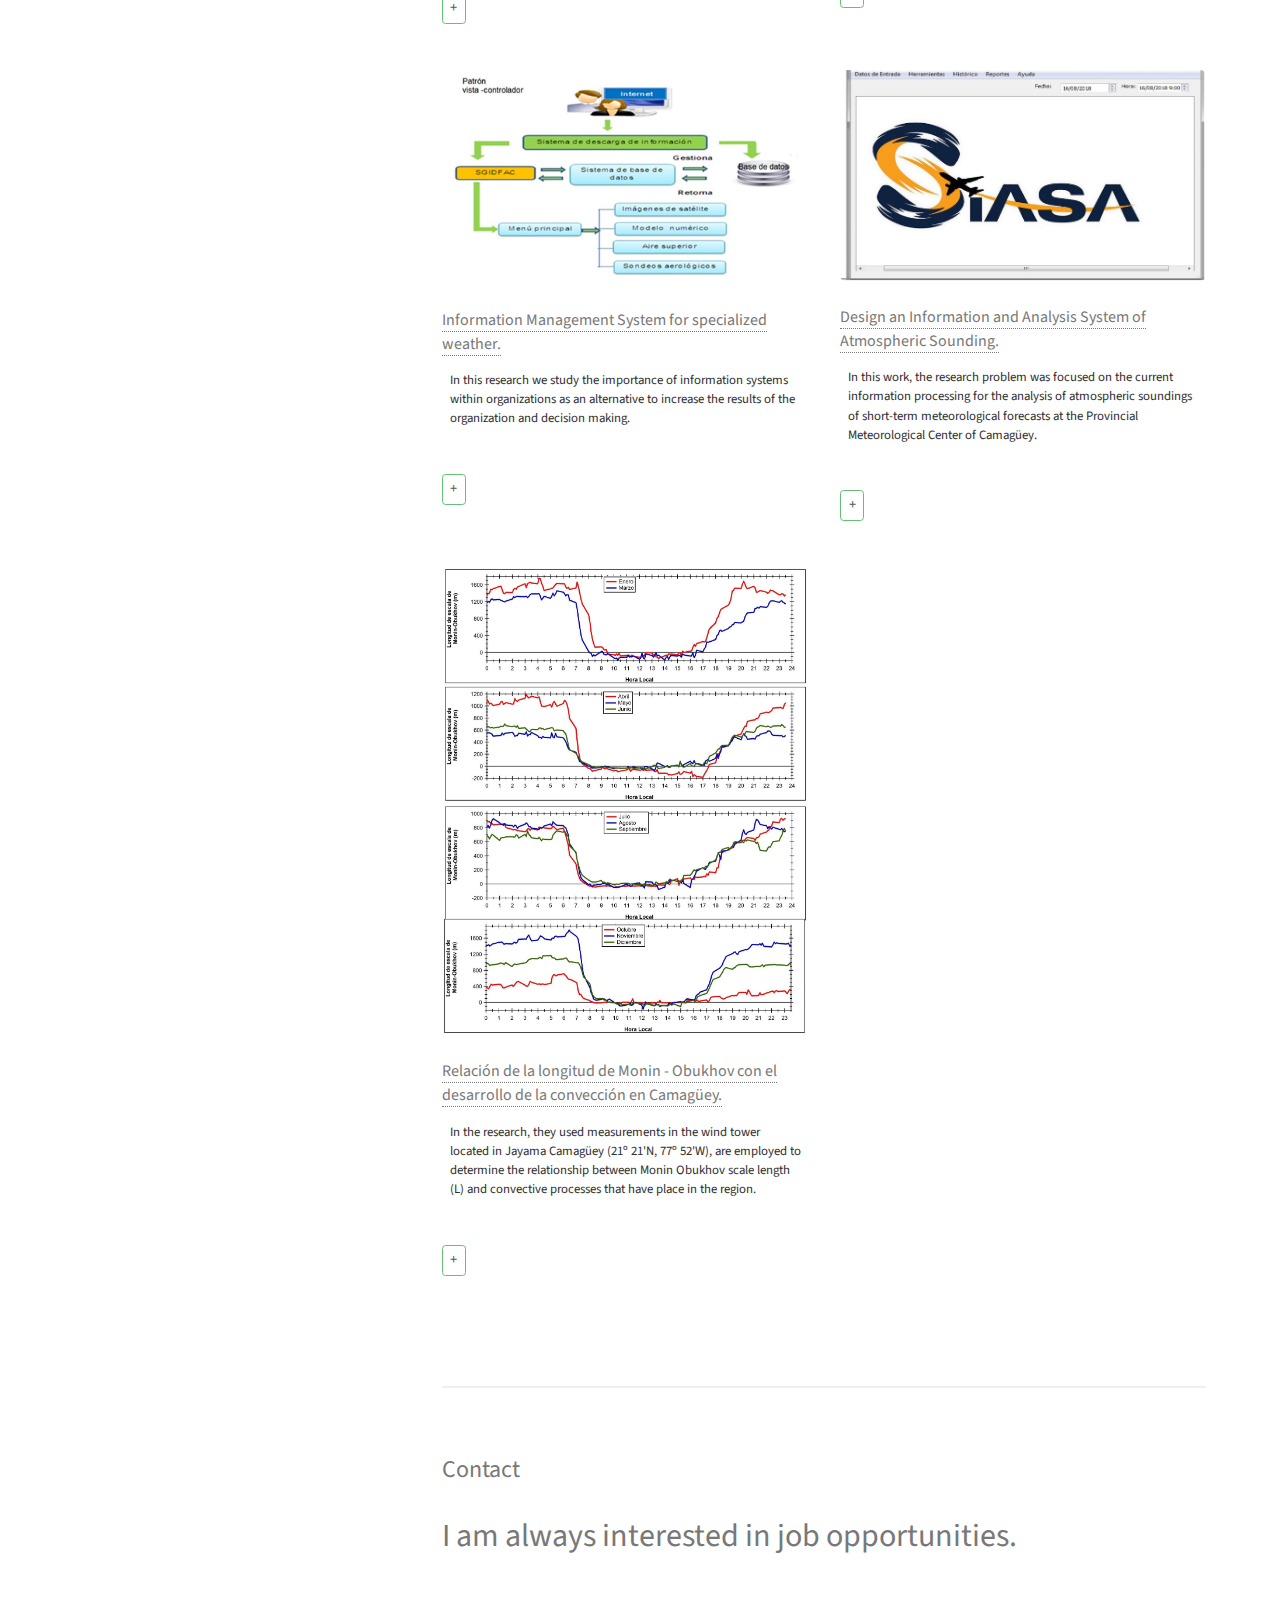
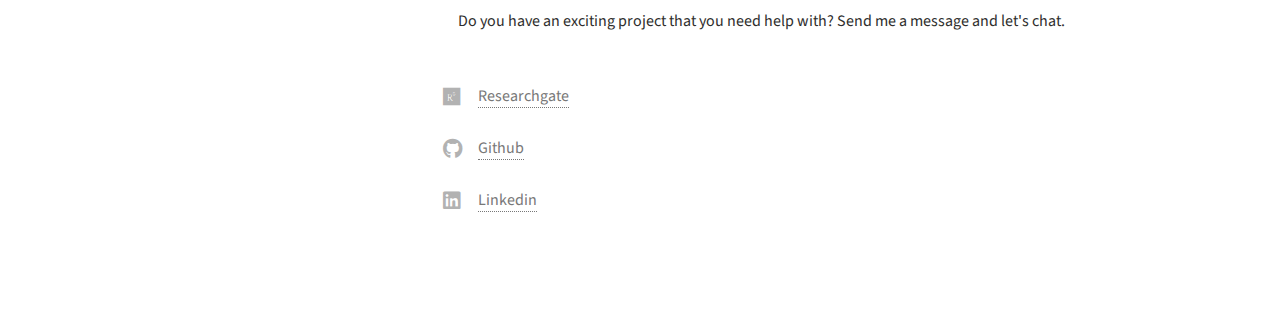
==== commit 41fcfbb3: "actualizar de leer mas la seccion proyectos" ====
--- a/index_en.html
+++ b/index_en.html
@@ -56,8 +56,8 @@
 		<section id="one">
 			<header class="major">
 				<div class="inner">
-					<p style="text-align:center;"><a href="index_en.html" class="image avatar"><img src="images/avatar.png" alt=""
-								width="500" height="200" /></a></p>
+					<p style="text-align:center;"><a href="index_en.html" class="image avatar"><img
+								src="images/avatar.png" alt="" width="500" height="200" /></a></p>
 					<h2>¡Hi!<br />
 						I am Leonardo, a specialist in meteorology, a lover of programming and data science.
 					</h2>
@@ -209,40 +209,52 @@
 						<span><a href="https://ads.atmosphere.copernicus.eu/cdsapp#!/dataset/cams-global-reanalysis-eac4-monthly?tab=overview"
 								target="_blank"
 								title="CAMS global reanalysis (EAC4) monthly averaged fields">(EAC4)</a>.</span>
-						Vertical scales are calculated for profiles of water vapor and sulfur compounds in the lower
-						troposphere in the
-						period 2003 - 2020 and include multiple variables (relative humidity, sulfur dioxide mass mixing
-						ratio,
-						sulfate aerosol mixing ratio , Mixing ratio of SO2 precursors). With the help of the linear
-						regression method,
-						the relationship between the concentration of SO2 pollutants and the vertical coordinate
-						(pressure in isobaric
-						coordinates) is analyzed.
-						<br>Python libraries used: -numpy -xarray -matplotlib -cartopy
 					</p>
+					<input type="checkbox" class="read-more-state-proyectos" id="post-2" />
+					<p class="read-more-wrap-proyectos">
+						<span class="read-more-target-proyectos" style="color:#2e2e2d">Vertical scales are calculated
+							for profiles of water vapor and sulfur compounds in the lower
+							troposphere in the
+							period 2003 - 2020 and include multiple variables (relative humidity, sulfur dioxide mass
+							mixing
+							ratio,
+							sulfate aerosol mixing ratio , Mixing ratio of SO2 precursors). With the help of the linear
+							regression method,
+							the relationship between the concentration of SO2 pollutants and the vertical coordinate
+							(pressure in isobaric
+							coordinates) is analyzed.
+							<br>Python libraries used: -numpy -xarray -matplotlib -cartopy</span>
+					</p>
+					<label for="post-2" class="read-more-trigger-proyectos"></label>
 				</article>
 				<article class="col-6 col-12-xsmall work-item">
 					<a href="images/thumbs/02.png" class="image fit thumb"><img src="images/thumbs/02.png" alt="" /></a>
 					<h3><a href="http://rcm.insmet.cu/index.php/rcm/article/view/212" target="_blank"
 							title="rcm.insmet.cu">
 							Seedability determination in Cuba using one-dimensional cloud model.</a></h3>
-					<p>In the present work, as input to a one-dimensional stationary cumulus cloud model, the NCEP/
-						NCAR reanalysis data from 2005 to 2009 are used to simulate aerological soundings in grids
-						points located over Cuba (19,5 to 23,5º and from-85 to-74º). These points have a resolution of
-						9 points in latitude and 12 points in longitude. To do this, the 18Z daily values of
-						geopotential
-						height, temperature as well as zonal and southern winds at mandatory levels from 1000 to 10 hPa
-						and relative humidity from 1000 to 300 hPa were used. With the use of the one-dimensional
-						stationary cumulus cloud model were obtained the seeded and unseeded cloud top with 0,5, 1,
-						1,5, 2 and 2,5 km cloud radius. From this information, seedability index is determined and its
-						spatial and temporal distribution is obtained over the country. This distribution indicates
-						areas
-						with the greatest potential to carry out cloud seeding works which are preferably located in the
-						western region from June to August, but the rest of the country there are also high seedability
-						levels during these months. Seeding potential knowledge and its spatiotemporal distribution
-						allows effective use of the laboratory aircraft and the necessary resources for the realization
-						of
-						campaigns and (or) experiments increase in rain.</p>
+					<p>In the present work, as input to a one-dimensional stationary cumulus cloud model,
+						data from the NCEP/NCAR reanalysis from 2005 to 2009 were used to simulate aerological soundings
+						in a grid located over Cuba (19.5 to 23.5º and -85 to -74º), with a resolution of 9 points in
+						latitude and 12 points in longitude.</p>
+					<input type="checkbox" class="read-more-state-proyectos" id="post-3" />
+					<p class="read-more-wrap-proyectos">
+						<span class="read-more-target-proyectos" style="color:#2e2e2d">
+							For this, the daily values of the 18Z of the geopotential height, the temperature and the
+							wind (zonal and meridional) of the
+							Mandatory levels from 1,000 hPa to 10 hPa, and relative humidity from 1,000 hPa to 300 hPa.
+							With the use of the one-dimensional stationary model of cumulus cloud, the tops are
+							calculated Seeded and unseeded cloud maximums with radii of 0.5 km, 1.0 km, 1.5 km, 2.0 km,
+							and 2.5 km.
+							Based on this information, the seedability index is determined and its spatiotemporal
+							distribution over the national territory is obtained. This distribution indicates the areas
+							with the greatest potential for cloud seeding work, which are preferably located in the
+							western region from June to August, although there are also high seeding levels in the rest
+							of the country during these months. The knowledge of the sowing potential and its
+							spatio-temporal distribution allows the effective use of the laboratory plane and the
+							necessary resources with a view to carrying out the campaigns and (or) the experiments to
+							increase rainfall.</span>
+					</p>
+					<label for="post-3" class="read-more-trigger-proyectos"></label>
 				</article>
 				<article class="col-6 col-12-xsmall work-item">
 					<a href="images/thumbs/03.png" class="image fit thumb"><img src="images/thumbs/03.png" alt="" /></a>
@@ -250,19 +262,27 @@
 							title="rcm.insmet.cu">
 							Information Management System for specialized weather.</a></h3>
 					<p>In this research we study the importance of information systems within organizations as an
-						alternative to increase the results of the organization and decision making. On the basis of
-						this study, an
-						information management system is designed and developed as a basis for decision-making in the
-						Department of Atmospheric Physics of the Provincial Meteorological Center of Camagüey. The
-						proposed
-						system is aimed at responding to the need to facilitate the organization and processing of
-						information for
-						decision making. With its implementation changes are generated in the way of carrying out the
-						different
-						processes that take place in the Department of Atmospheric Physics. The system was designed for
-						a web
-						environment developed in the Python programming language and designed on the Wordpress platform.
+						alternative to increase the results of the organization and decision making.</p>
+					<input type="checkbox" class="read-more-state-proyectos" id="post-4" />
+					<p class="read-more-wrap-proyectos">
+						<span class="read-more-target-proyectos" style="color:#2e2e2d">On the basis of
+							this study, an
+							information management system is designed and developed as a basis for decision-making in
+							the
+							Department of Atmospheric Physics of the Provincial Meteorological Center of Camagüey. The
+							proposed
+							system is aimed at responding to the need to facilitate the organization and processing of
+							information for
+							decision making. With its implementation changes are generated in the way of carrying out
+							the
+							different
+							processes that take place in the Department of Atmospheric Physics. The system was designed
+							for
+							a web
+							environment developed in the Python programming language and designed on the Wordpress
+							platform.</span>
 					</p>
+					<label for="post-4" class="read-more-trigger-proyectos"></label>
 				</article>
 				<article class="col-6 col-12-xsmall work-item">
 					<a href="images/thumbs/04.png" class="image fit thumb"><img src="images/thumbs/04.png" alt="" /></a>
@@ -272,15 +292,23 @@
 					<p>In this work, the research problem was focused on the current information processing for the
 						analysis
 						of atmospheric soundings of short-term meteorological forecasts at the Provincial Meteorological
-						Center of Camagüey.
-						Does not satisfy the requirements for adequate and timely decision making. The specialists,
-						from which it was defined as the general objective of this work, to design an Information and
-						Analysis System
-						of Atmospheric Sounding (IASAS) that favors the improvement of the information processing for
-						the short-term
-						meteorological forecasts, so that the control management and flow of information automatically
-						and gain in speed,
-						accessibility and control of storage order.</p>
+						Center of Camagüey.</p>
+					<input type="checkbox" class="read-more-state-proyectos" id="post-5" />
+					<p class="read-more-wrap-proyectos">
+						<span class="read-more-target-proyectos" style="color:#2e2e2d">
+							Does not satisfy the requirements for adequate and timely decision making. The specialists,
+							from which it was defined as the general objective of this work, to design an Information
+							and
+							Analysis System
+							of Atmospheric Sounding (IASAS) that favors the improvement of the information processing
+							for
+							the short-term
+							meteorological forecasts, so that the control management and flow of information
+							automatically
+							and gain in speed,
+							accessibility and control of storage order.</span>
+					</p>
+					<label for="post-5" class="read-more-trigger-proyectos"></label>
 				</article>
 				<article class="col-6 col-12-xsmall work-item">
 					<a href="images/thumbs/05.png" class="image fit thumb"><img src="images/thumbs/05.png" alt="" /></a>
@@ -292,23 +320,34 @@
 						77º 52'W),
 						are employed to determine the relationship between Monin Obukhov scale length (L) and convective
 						processes
-						that have place in the region. The temperature, relative humidity, wind speed and wind direction
-						data, taken
-						at 10 minute intervals, at 10 and 100 m in height, plus the pressure at 10 m were used. After
-						certain L were
-						selected 73 days with existence of radar observations that met the condition that all or most L
-						values calculated
-						for the day period, of this days, whether or greater than zero or less, but not fluctuate around
-						this value.
-						These observations were used to determine the occurrence or absence of convection and the
-						analysis thereof is
-						determined depending on the values of L can be divided into 3 groups, cases with mostly cloudy
-						days (positive L),
-						strong convection days, with values very close to zero and L ranging around -53.85 m and weak
-						convection days with L
-						farthest zero and averaged -110.7 m. The analysis of samples confirmed that the three groups
-						belong to different
-						populations to a significance level of 95%.</p>
+						that have place in the region.</p>
+					<input type="checkbox" class="read-more-state-proyectos" id="post-6" />
+					<p class="read-more-wrap-proyectos">
+						<span class="read-more-target-proyectos" style="color:#2e2e2d"> The temperature, relative
+							humidity, wind speed and wind direction
+							data, taken
+							at 10 minute intervals, at 10 and 100 m in height, plus the pressure at 10 m were used.
+							After
+							certain L were
+							selected 73 days with existence of radar observations that met the condition that all or
+							most L
+							values calculated
+							for the day period, of this days, whether or greater than zero or less, but not fluctuate
+							around
+							this value.
+							These observations were used to determine the occurrence or absence of convection and the
+							analysis thereof is
+							determined depending on the values of L can be divided into 3 groups, cases with mostly
+							cloudy
+							days (positive L),
+							strong convection days, with values very close to zero and L ranging around -53.85 m and
+							weak
+							convection days with L
+							farthest zero and averaged -110.7 m. The analysis of samples confirmed that the three groups
+							belong to different
+							populations to a significance level of 95%.</span>
+					</p>
+					<label for="post-6" class="read-more-trigger-proyectos"></label>
 				</article>
 				<!--</div>
 						<ul class="actions">
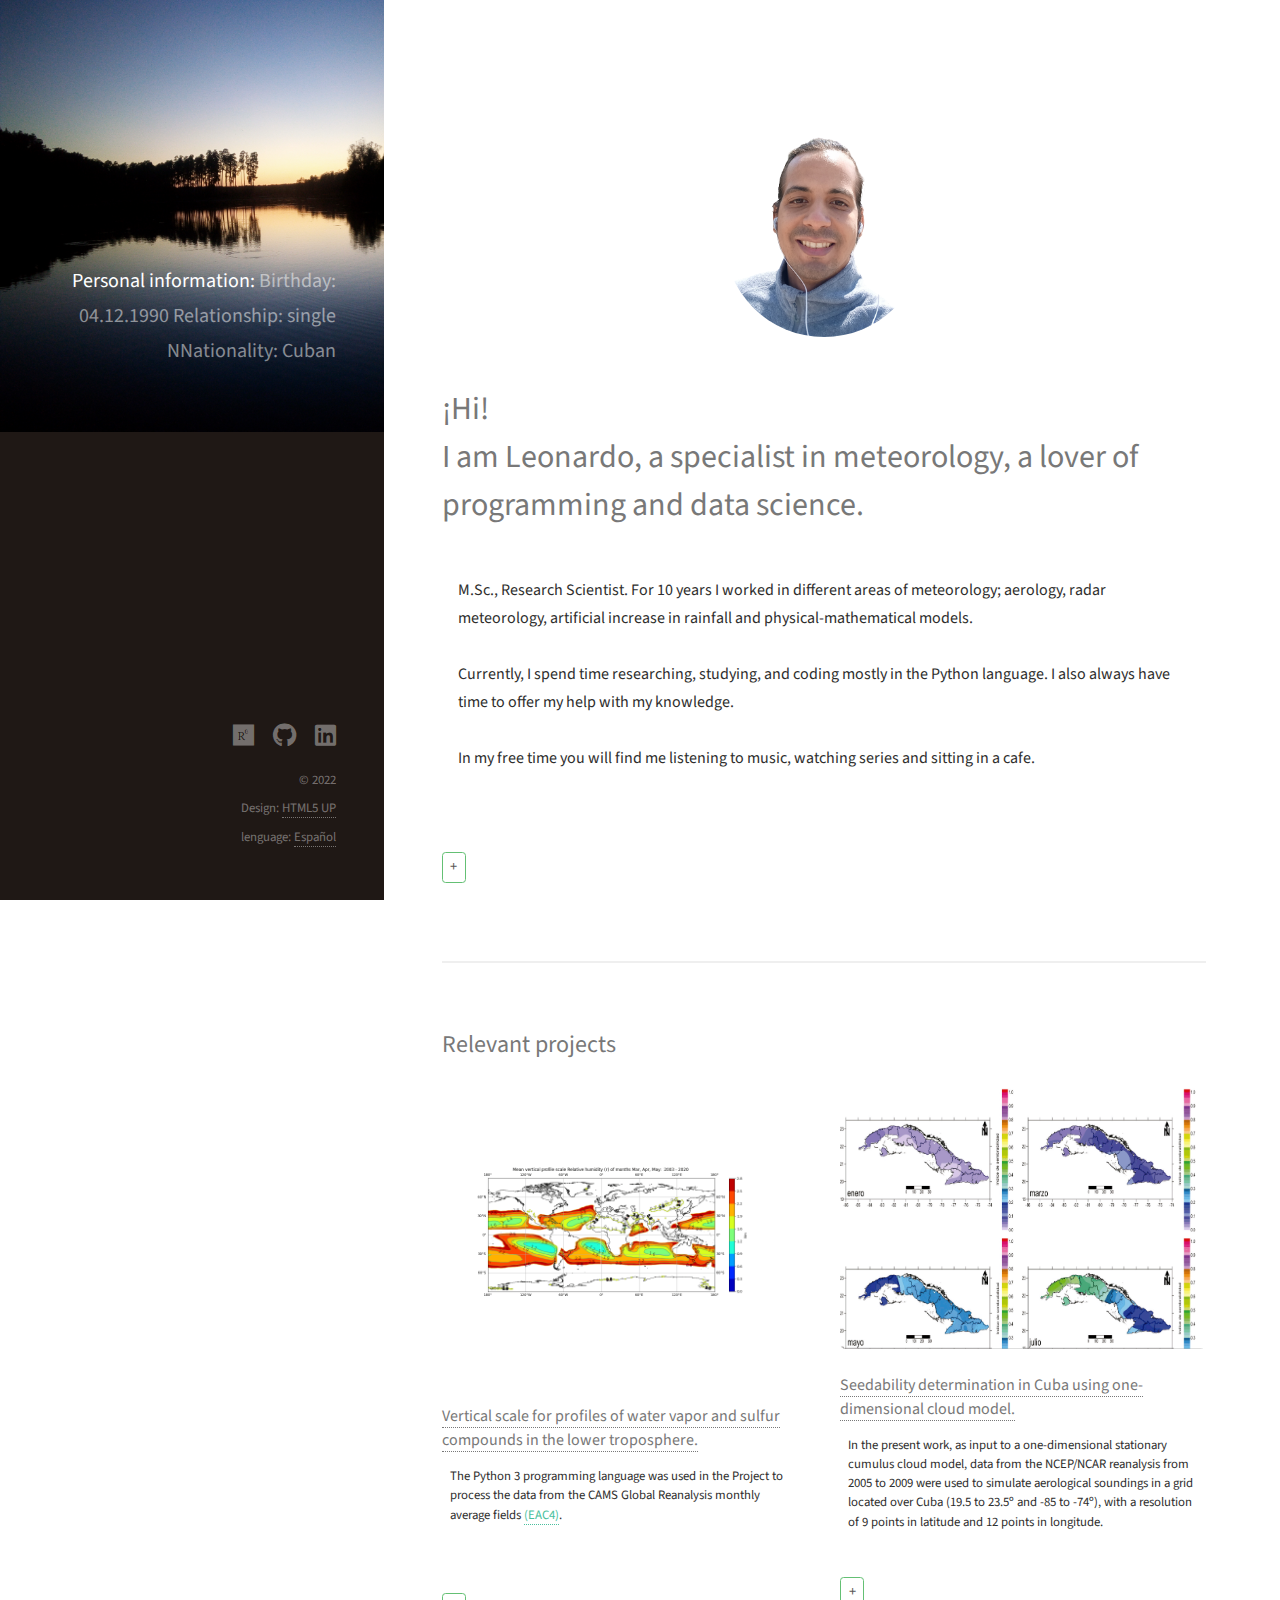
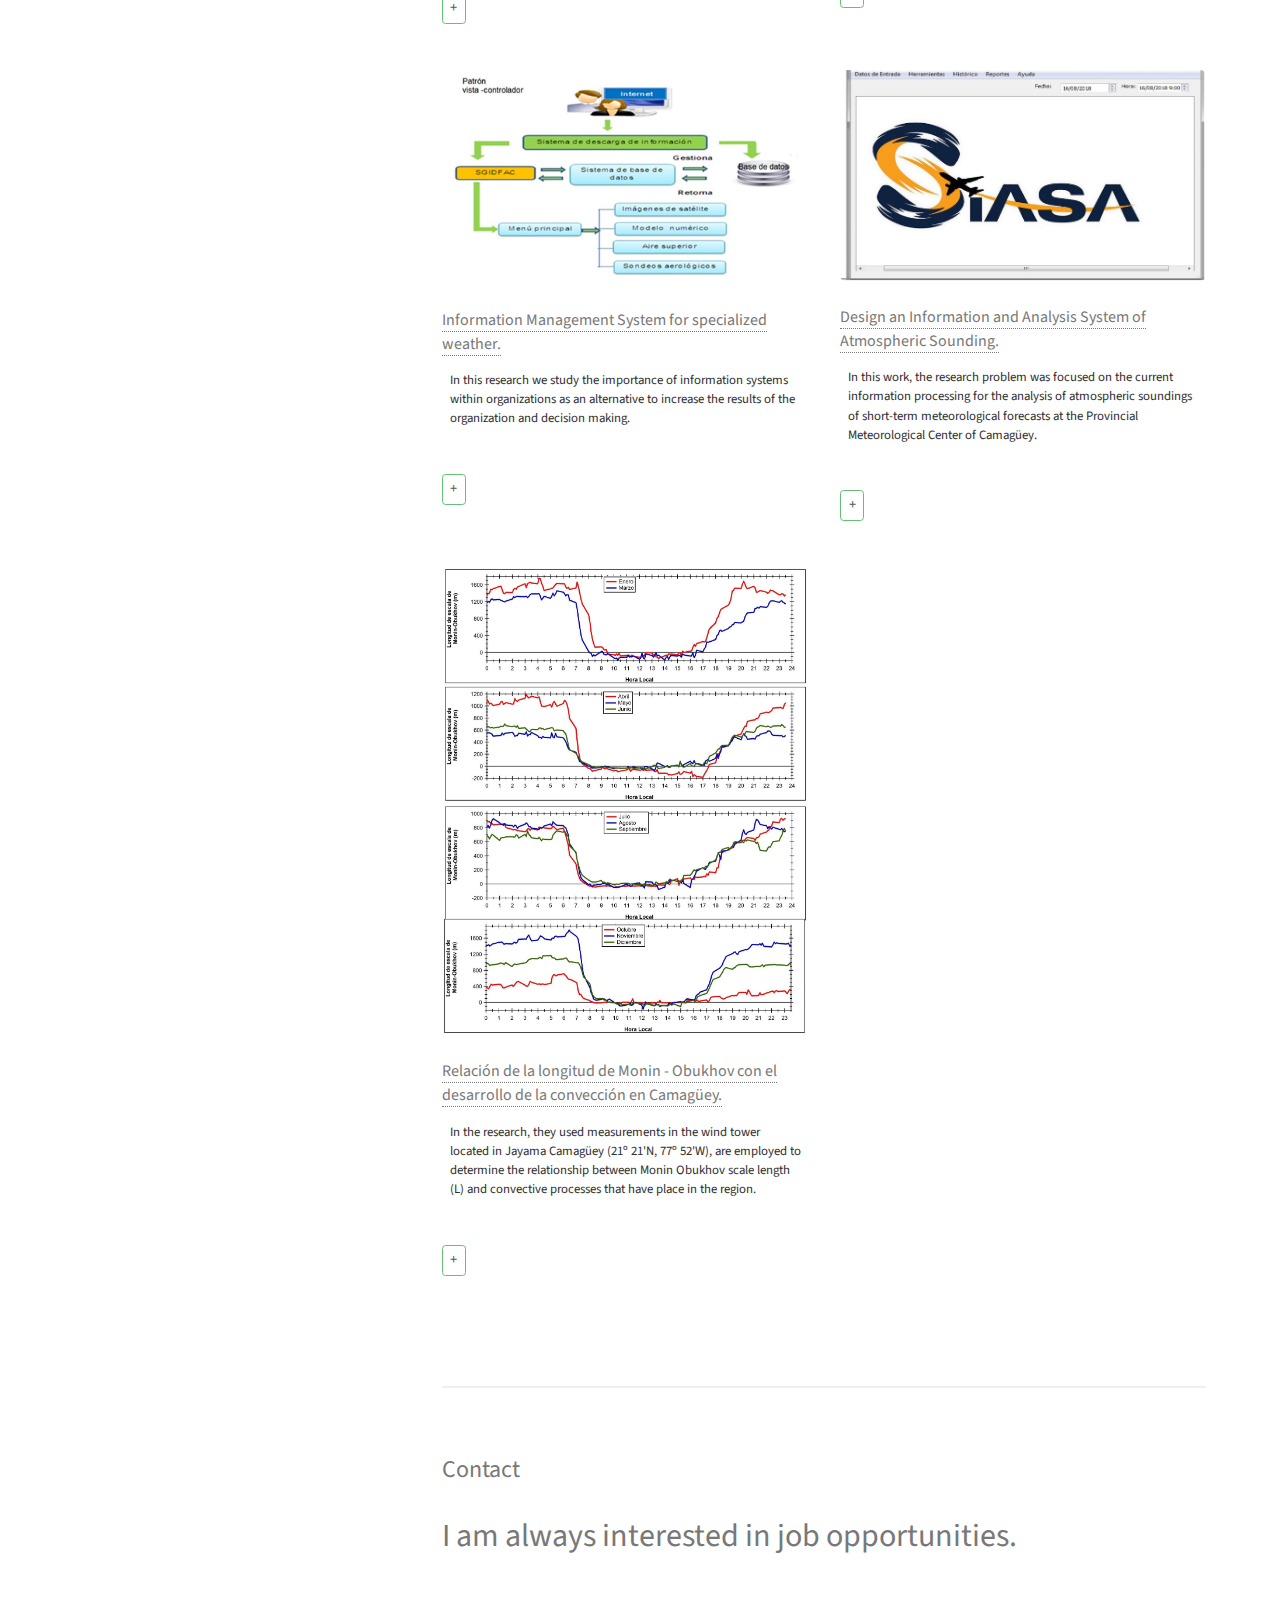
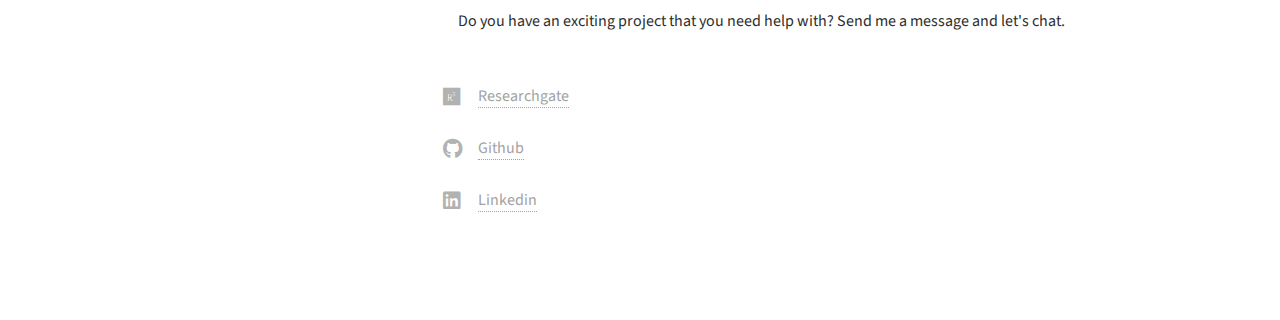
==== commit ebba65b3: "actualizar informacion personal persentacion" ====
--- a/index_en.html
+++ b/index_en.html
@@ -37,9 +37,10 @@
 		<div class="inner">
 			<!--<a href="#" class="image avatar"><img src="images/avatar.jpg" alt="" /></a>-->
 			<br /><br><br><br><br><br>
-			<h1>My passion,<strong> meteorology,<br />
-					programming <br />
-					and data science.<strong></h1>
+			<h1><strong>Personal information: </strong><br />
+				Birthday: 04.12.1990 <br />
+				Relationship: single <br />
+				NNationality: Cuban </h1>
 		</div>
 	</header>
 
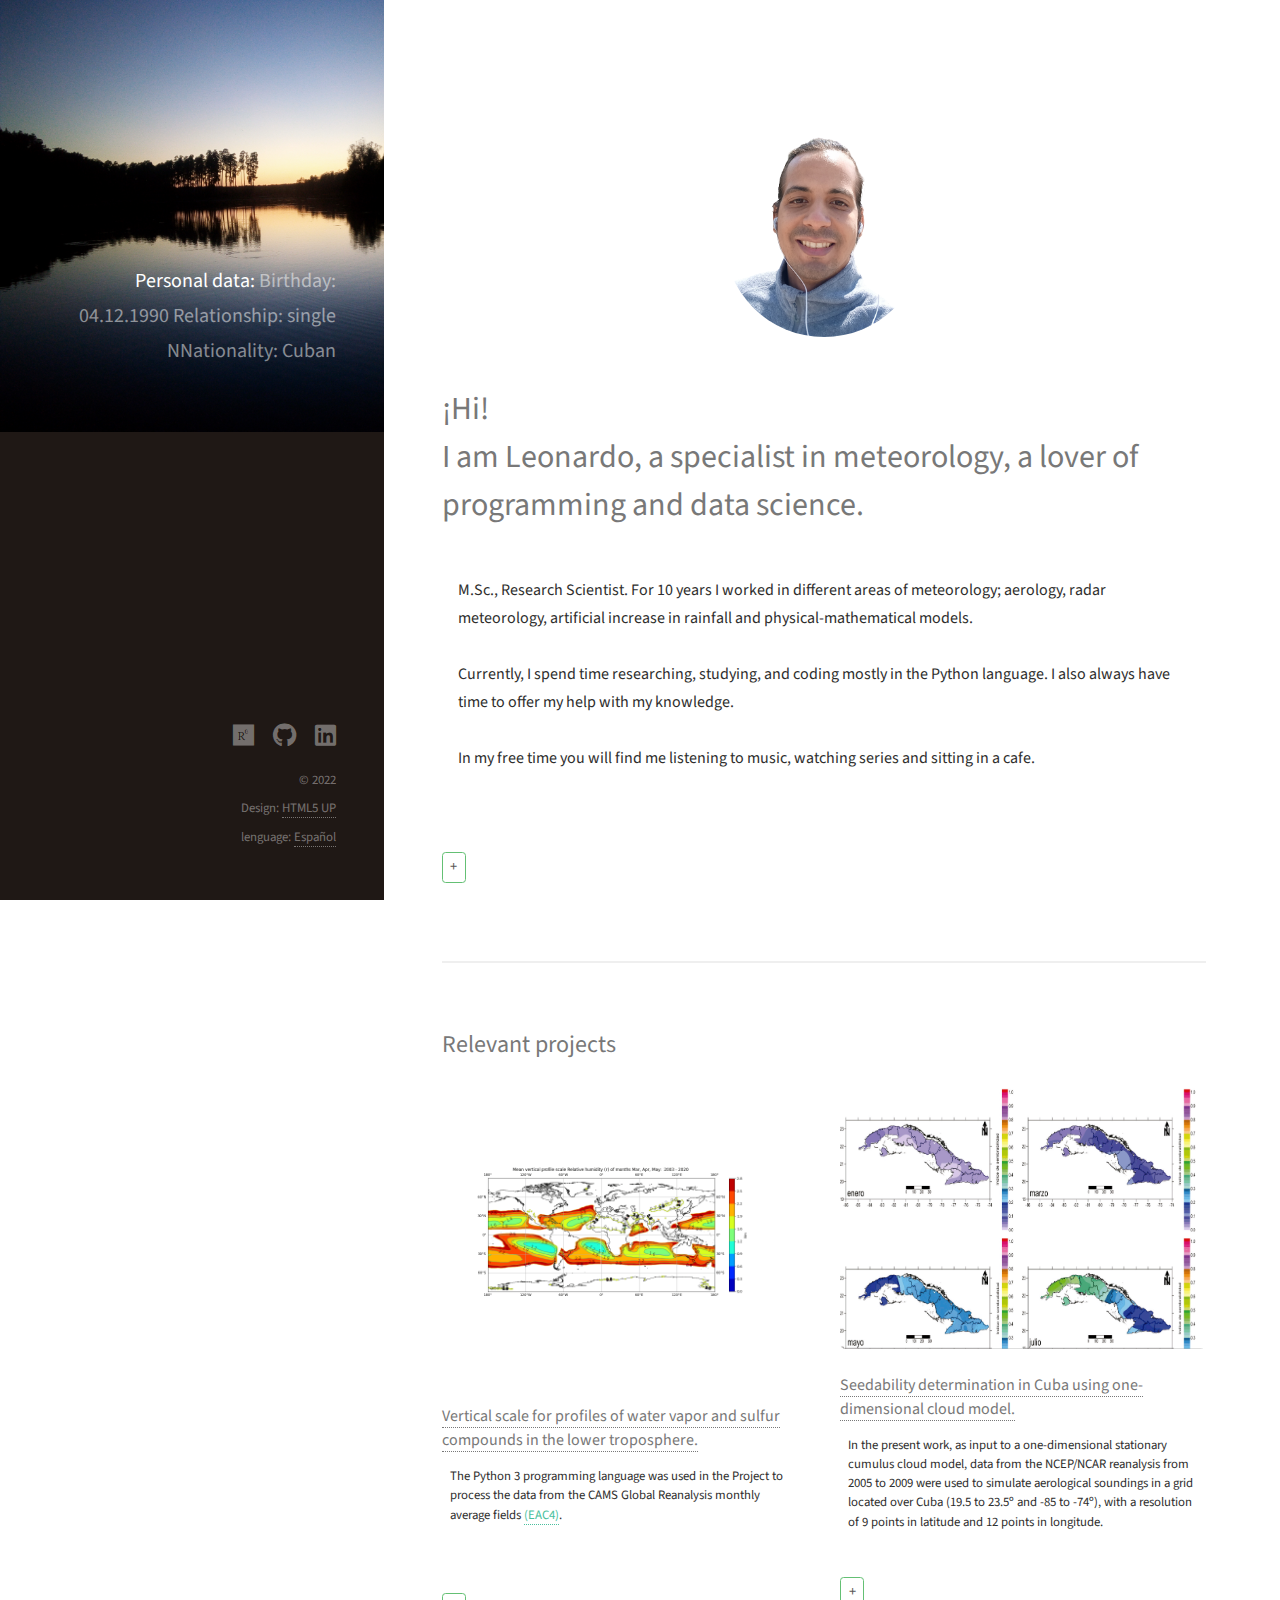
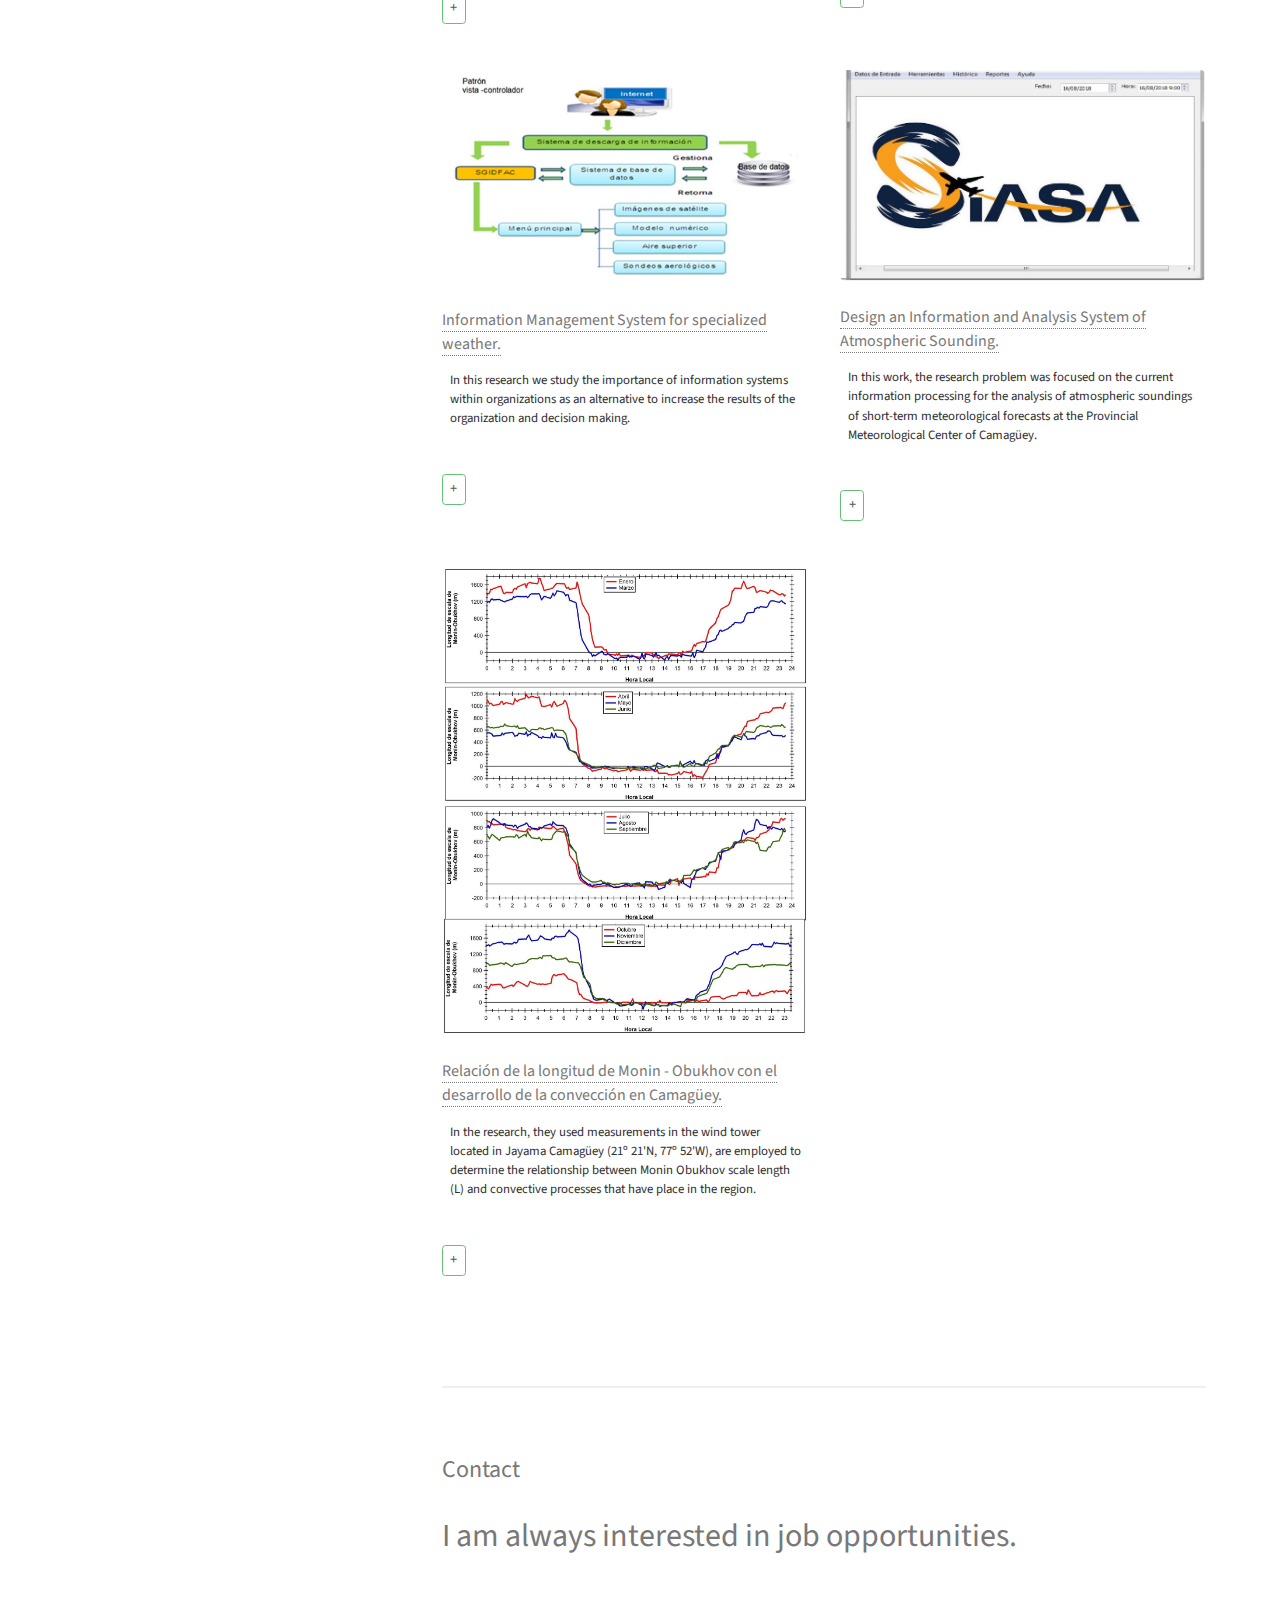
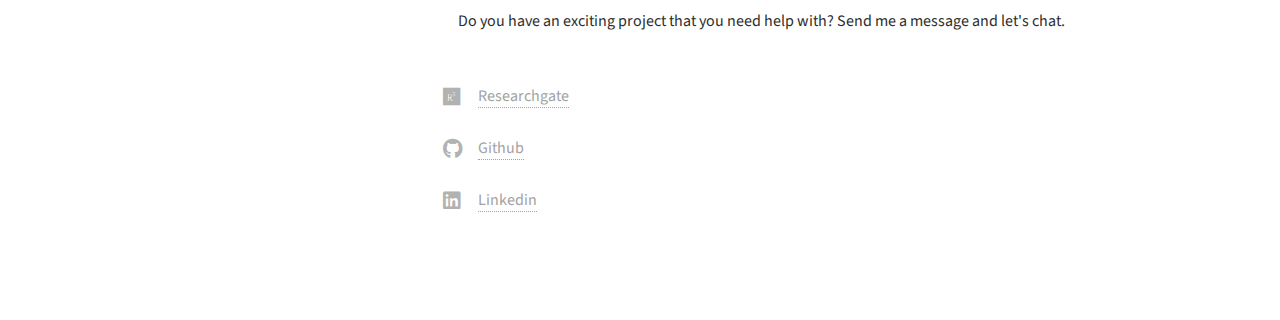
==== commit 99d620c1: "actualizar personal data pag en" ====
--- a/index_en.html
+++ b/index_en.html
@@ -37,7 +37,7 @@
 		<div class="inner">
 			<!--<a href="#" class="image avatar"><img src="images/avatar.jpg" alt="" /></a>-->
 			<br /><br><br><br><br><br>
-			<h1><strong>Personal information: </strong><br />
+			<h1><strong>Personal data: </strong><br />
 				Birthday: 04.12.1990 <br />
 				Relationship: single <br />
 				NNationality: Cuban </h1>
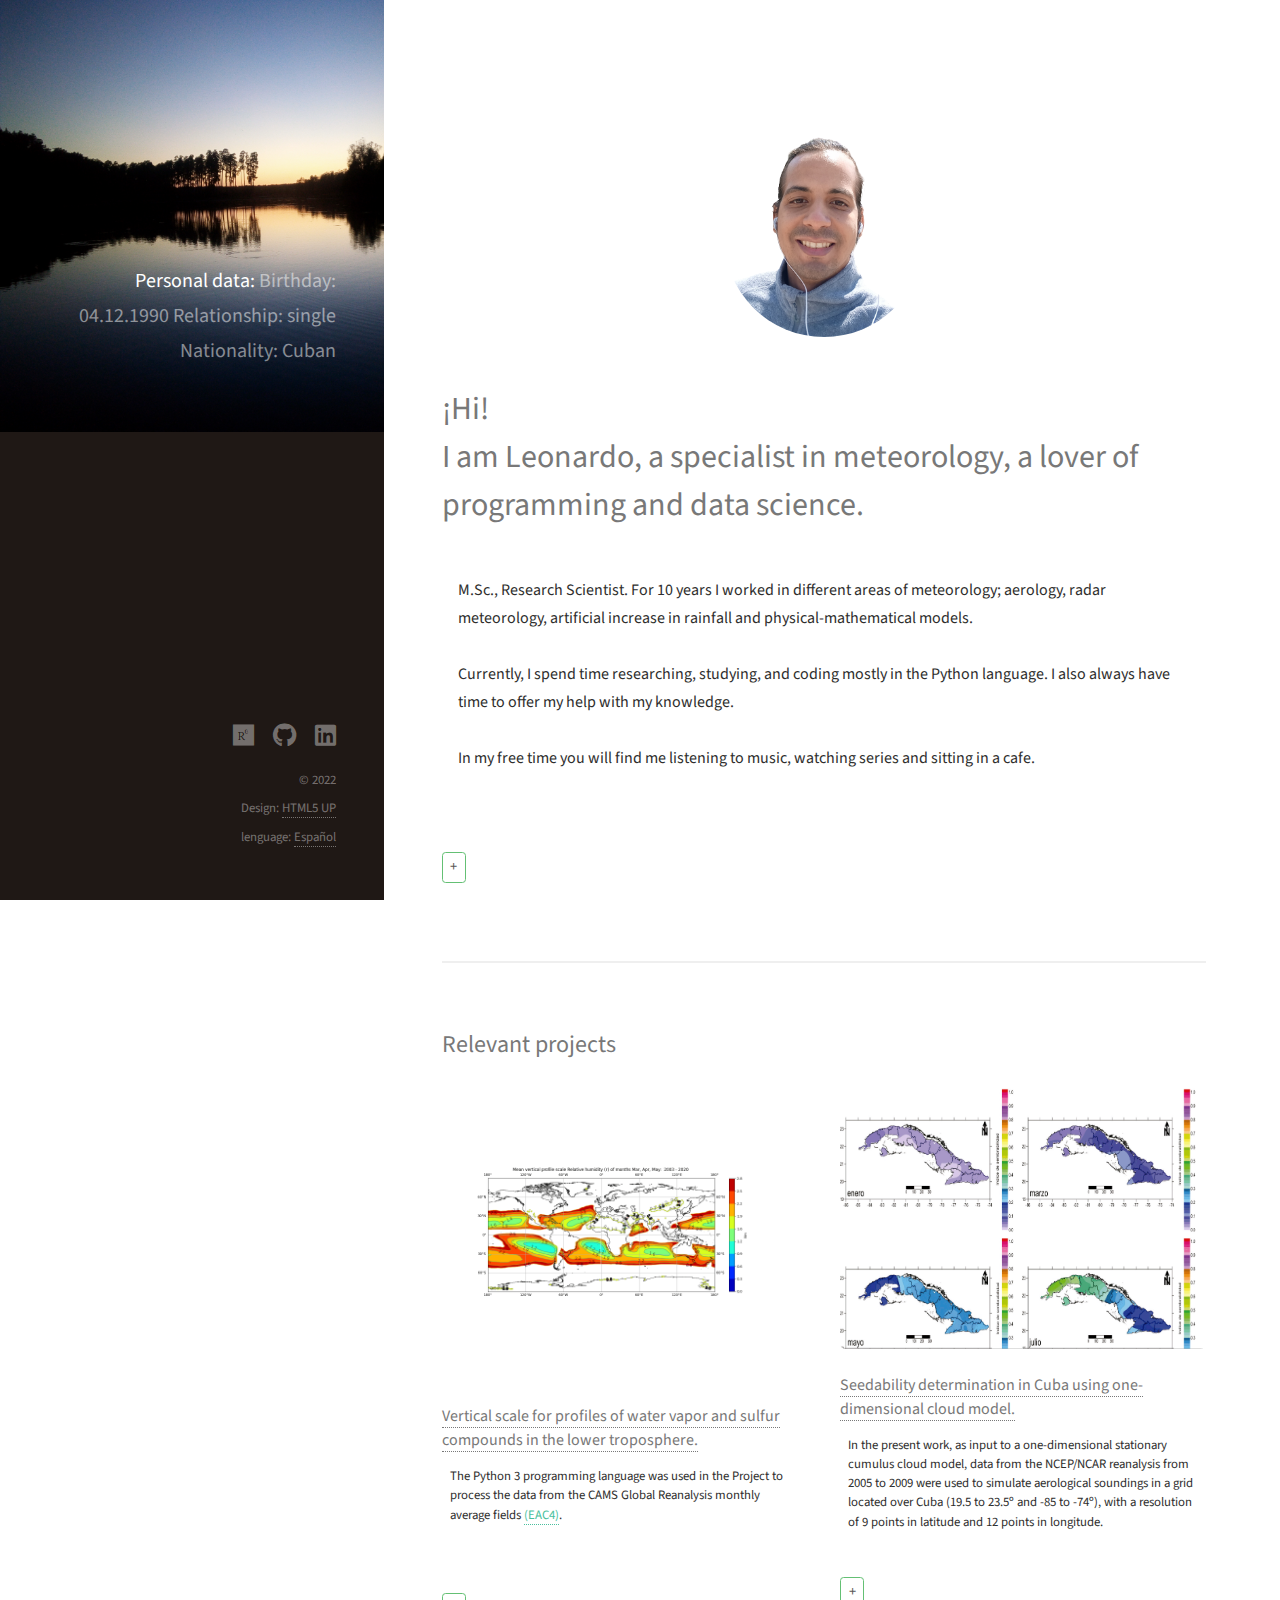
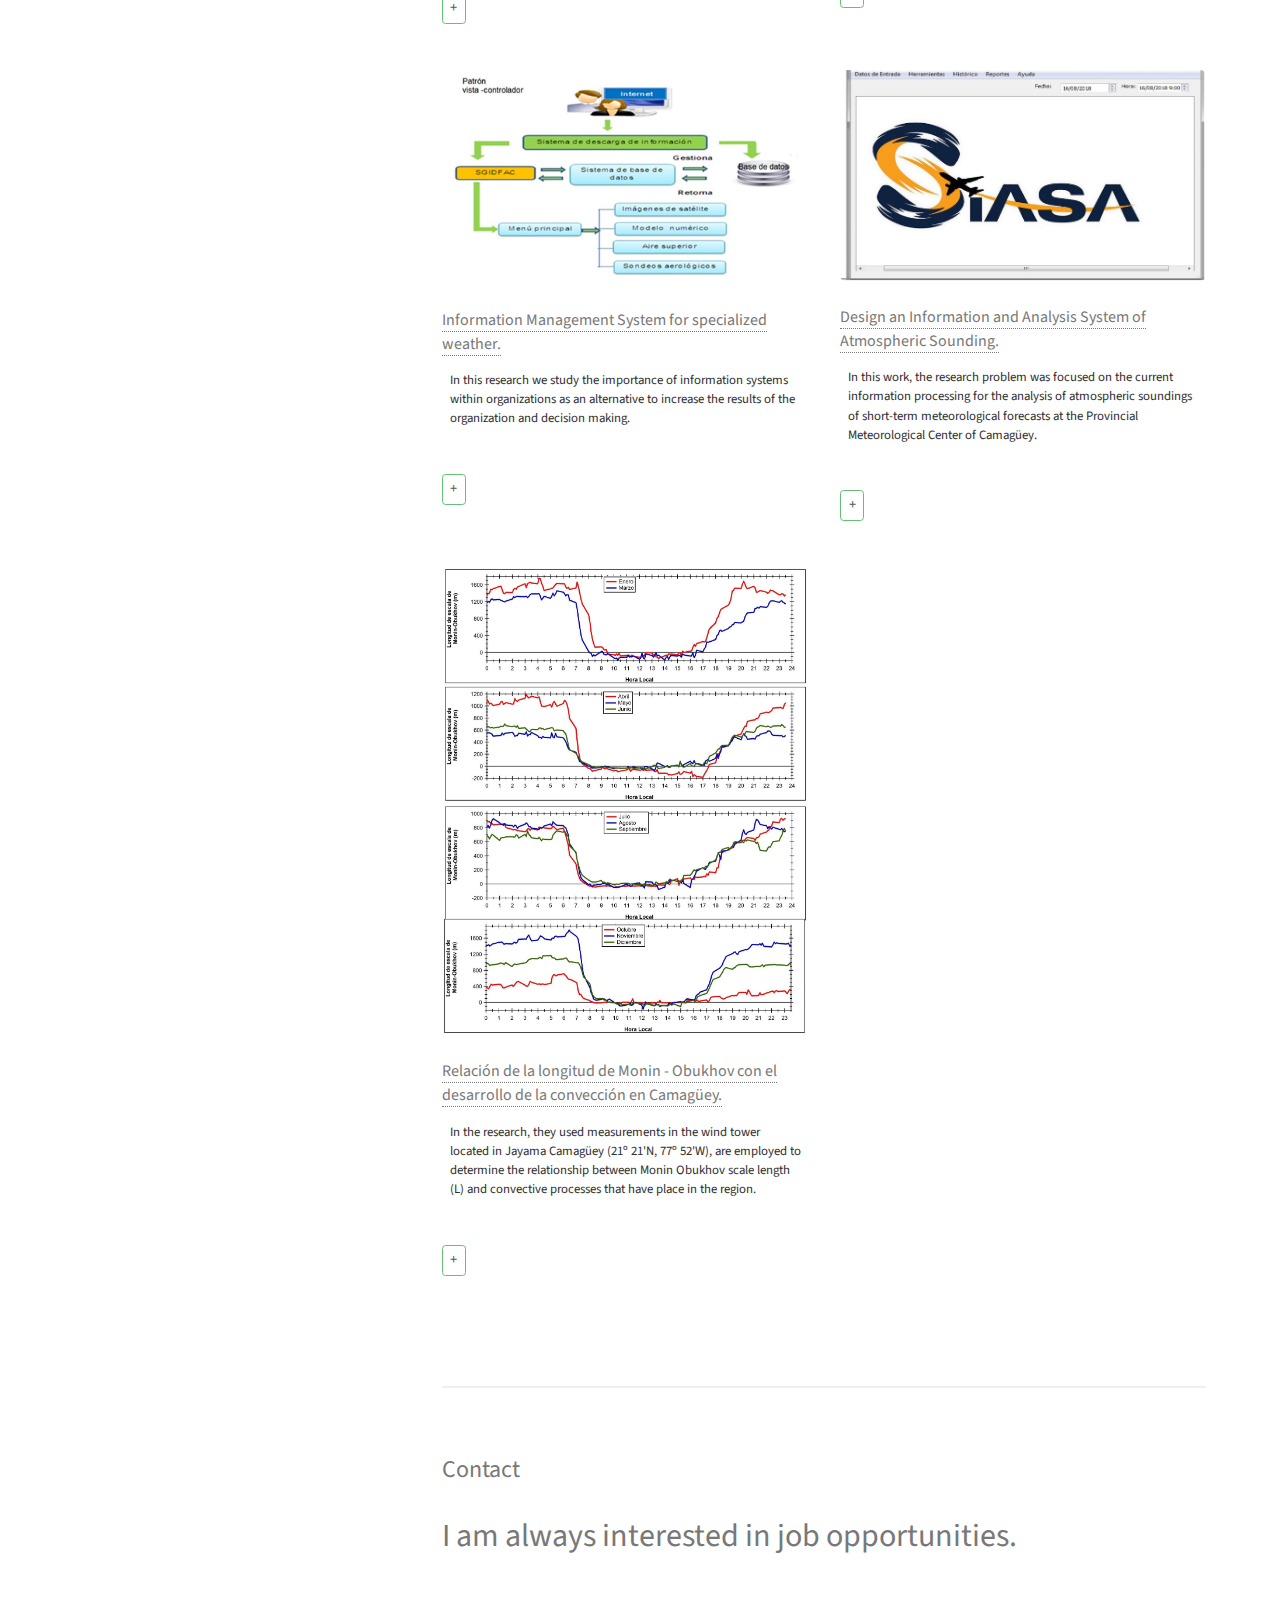
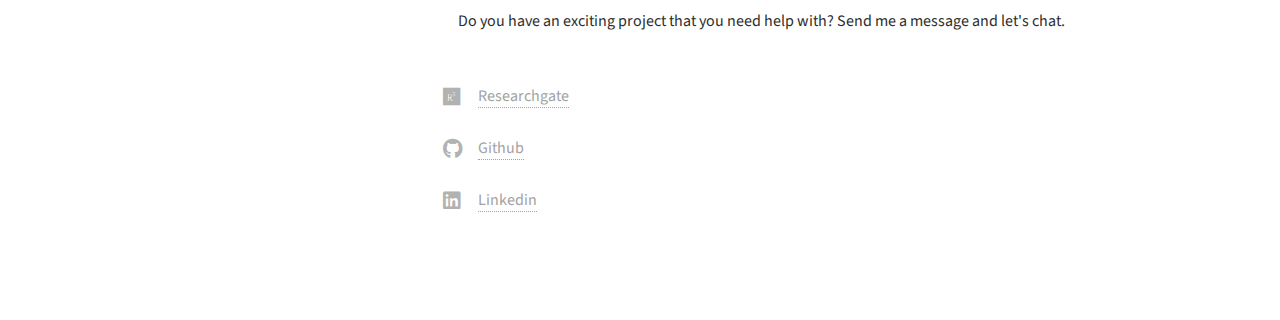
==== commit 5ca9260a: "actualizar nacionality pag en" ====
--- a/index_en.html
+++ b/index_en.html
@@ -40,7 +40,7 @@
 			<h1><strong>Personal data: </strong><br />
 				Birthday: 04.12.1990 <br />
 				Relationship: single <br />
-				NNationality: Cuban </h1>
+				Nationality: Cuban </h1>
 		</div>
 	</header>
 
